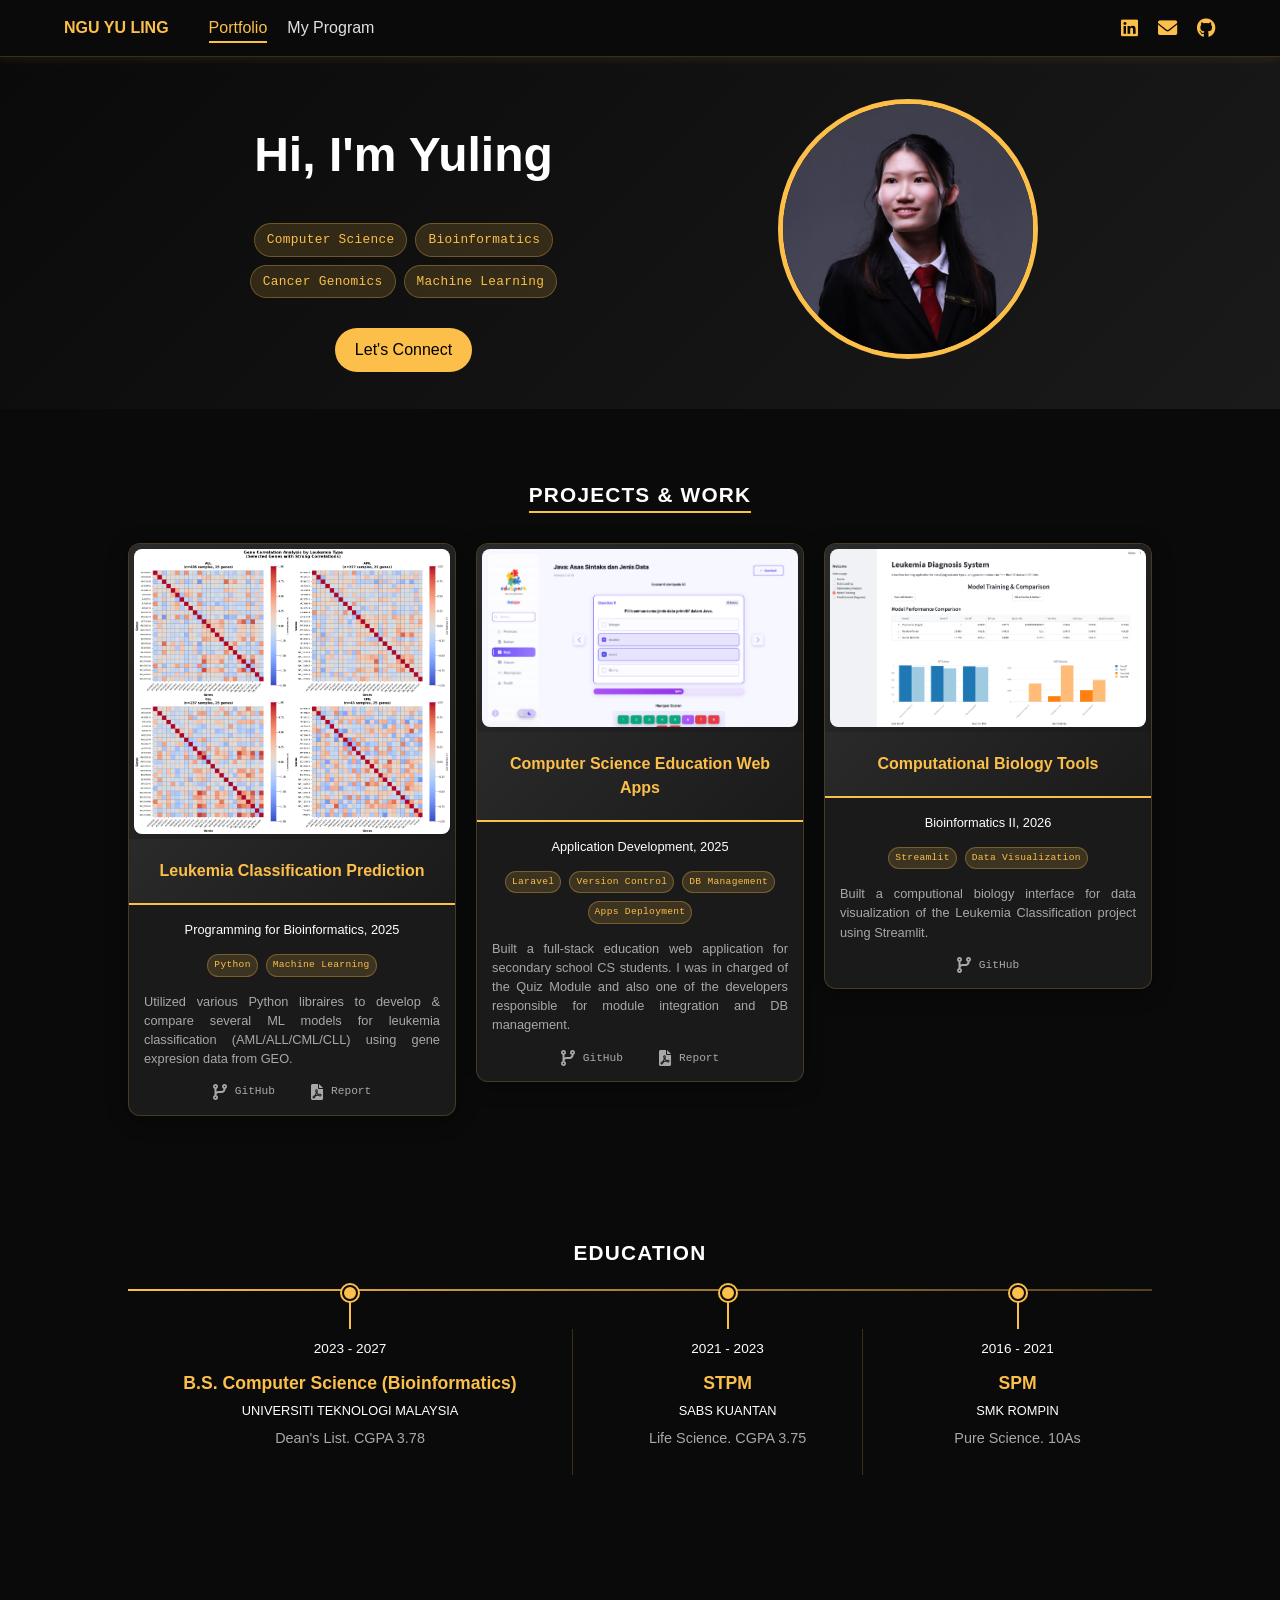
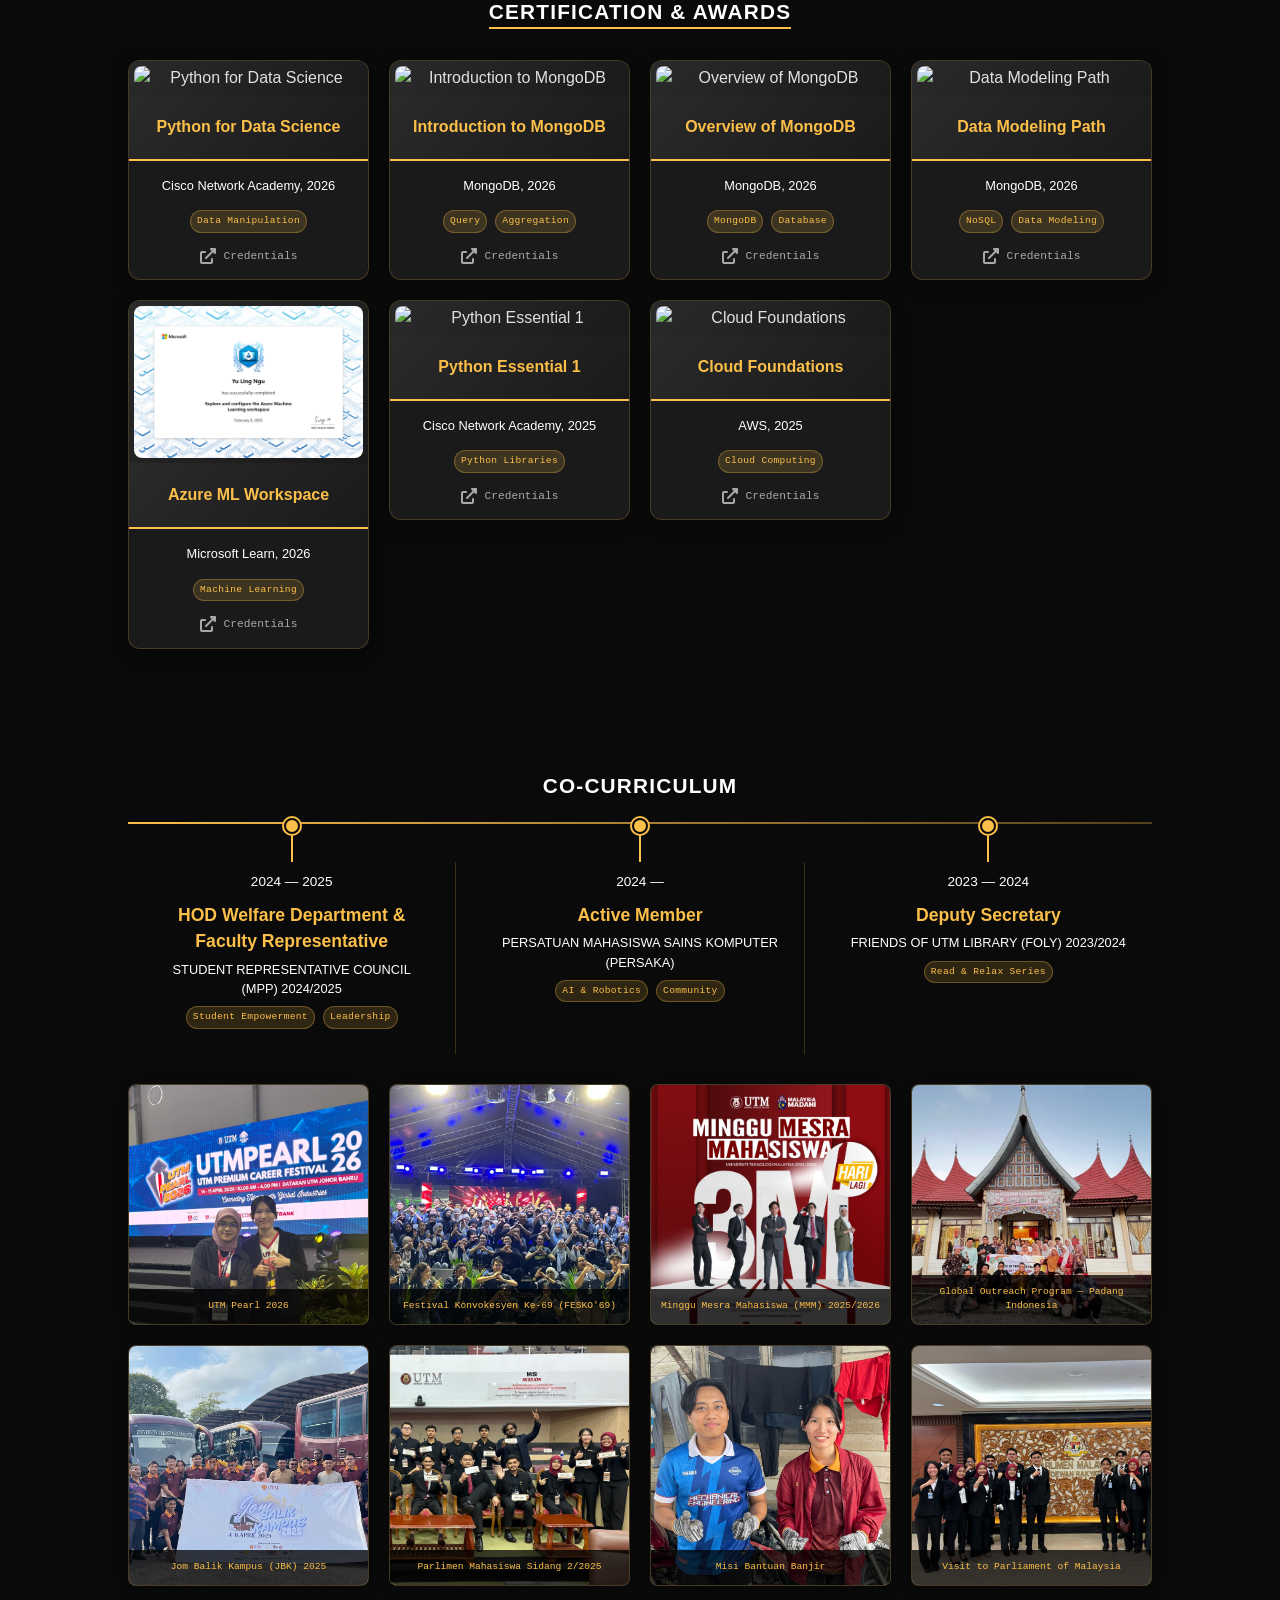
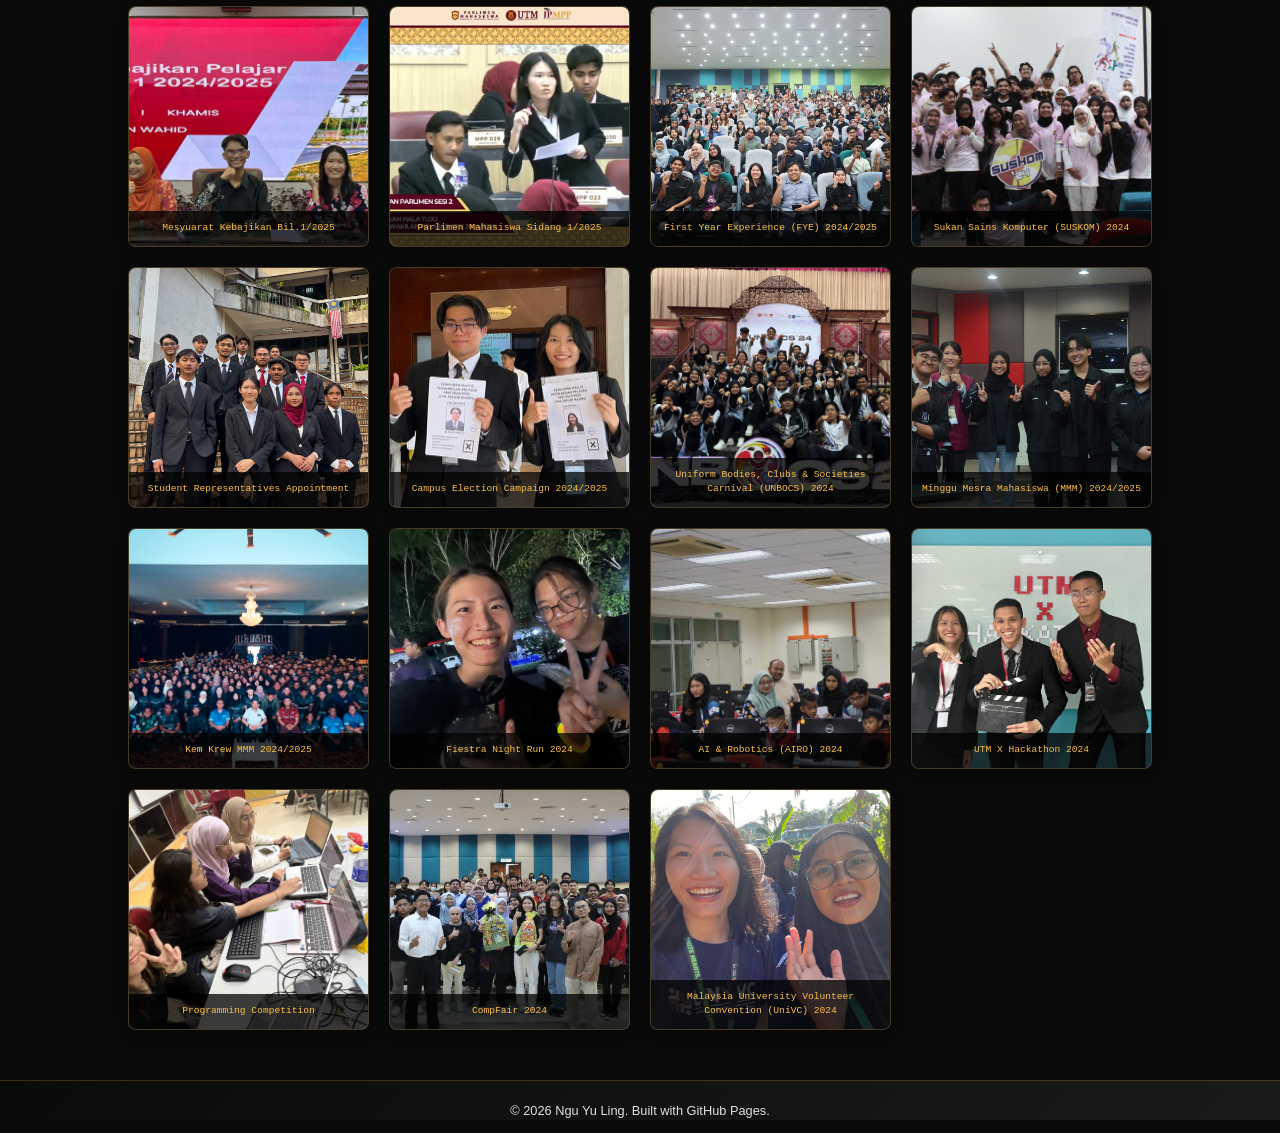
==== index.html @ 607b7ef8 "remove group program from nav" ====
<!DOCTYPE html>
<html lang="en">
<head>
    <meta charset="UTF-8">
    <meta name="viewport" content="width=device-width, initial-scale=1.0">
    <title>Yu Ling</title>
    <link rel="stylesheet" href="https://cdnjs.cloudflare.com/ajax/libs/font-awesome/6.0.0/css/all.min.css">
    <link rel="stylesheet" href="css/global.css">
    <link rel="stylesheet" href="css/navigation.css">
    <link rel="stylesheet" href="css/hero.css">
    <link rel="stylesheet" href="css/item.css">
    <link rel="stylesheet" href="css/card.css">
    <link rel="stylesheet" href="css/experience.css">
    <link rel="stylesheet" href="css/footer.css">
    <link rel="stylesheet" href="css/animation.css">
    <link rel="stylesheet" href="css/mobile.css">
    <script src="https://cdnjs.cloudflare.com/ajax/libs/masonry/4.2.2/masonry.pkgd.min.js"></script>
    <script src="https://cdnjs.cloudflare.com/ajax/libs/jquery.imagesloaded/4.1.4/imagesloaded.pkgd.min.js"></script>
</head>

<body>

<nav>
    <div class="logo">NGU YU LING</div>
    <div class="links">
        <a href="index.html" class="active">Portfolio</a>
        <a href="events.html">My Program</a>
    </div>
    <div class="social-links">
        <a href="https://www.linkedin.com/in/nguyuling/" target="_blank"><i class="fab fa-linkedin"></i></a>
        <a href="mailto:nguyuling@gmail.com"><i class="fas fa-envelope"></i></a>
        <a href="https://github.com/nguyuling" target="_blank"><i class="fab fa-github"></i></a>
    </div>
</nav>

<header class="hero">
    <div class="hero-text">
        <h1>Hi, I'm Yuling</h1>
        <div class="card-tags" style="margin-bottom: 30px;">
            <span class="card-tag">Computer Science</span>
            <span class="card-tag">Bioinformatics</span>
            <span class="card-tag">Cancer Genomics</span>
            <span class="card-tag">Machine Learning</span>
        </div>
        <a href="mailto:nguyuling@gmail.com" style="background: var(--yellow); color: black; padding: 10px 20px; text-decoration: none; border-radius: 30px;">Let's Connect</a>
    </div>
    <div class="hero-img">
        <img src="profile.jpg" alt="Ngu Yu Ling">
    </div>
</header>

<section id="projects">
    <h3 style="border-bottom: 2px solid var(--yellow)";>Projects & Work</h3>
    <div class="card-container">
        <div class="card">
            <div class="card-image">
                <img src="project/leukemia-classification.png" alt="Leukemia Classification Prediction">
            </div>
            <div class="card-header">
                <h4>Leukemia Classification Prediction</h4>
            </div>
            <div class="card-content">
                <div class="card-info">Programming for Bioinformatics, 2025</div>
                <div class="card-tags">
                    <span class="card-tag">Python</span>
                    <span class="card-tag">Machine Learning</span>
                </div>
                <div class="card-description">
                    Utilized various Python libraires to develop & compare several ML models for leukemia classification (AML/ALL/CML/CLL) using gene expresion data from GEO.
                </div>
            </div>
            <div class="card-footer">
                <a href="https://github.com/nguyuling/Leukemia-Diagnosis" class="card-link-button" target="_blank" rel="noopener noreferrer">
                    <i class="fas fa-code-branch"></i> GitHub
                </a>
                <a href="https://docs.google.com/document/d/1lsQDxMilVhyr74wi8-L8z0LFO2RKWmcNqZ0KKySc7UU/edit?usp=sharing" class="card-link-button" target="_blank" rel="noopener noreferrer">
                    <i class="fas fa-file-pdf"></i> Report
                </a>
            </div>
        </div>

        <div class="card">
            <div class="card-image">
                <img src="project/eduspark.png" alt="Computer Science Education Web Apps">
            </div>
            <div class="card-header">
                <h4>Computer Science Education Web Apps</h4>
            </div>
            <div class="card-content">
                <div class="card-info">Application Development, 2025</div>
                <div class="card-tags">
                    <span class="card-tag">Laravel</span>
                    <span class="card-tag">Version Control</span>
                    <span class="card-tag">DB Management</span>
                    <span class="card-tag">Apps Deployment</span>
                </div>
                <div class="card-description">
                    Built a full-stack education web application for secondary school CS students. I was in charged of the Quiz Module and also one of the developers responsible for module integration and DB management.
                </div>
            </div>
            <div class="card-footer">
                <a href="https://github.com/Aplex-Tech/EduSpark" class="card-link-button" target="_blank" rel="noopener noreferrer">
                    <i class="fas fa-code-branch"></i> GitHub
                </a>
                <a href="https://docs.google.com/document/d/1MLoAkz4dnY1n1fW2TwwLTPd924zLVeMF/edit?usp=sharing&ouid=111496140596058989797&rtpof=true&sd=true" class="card-link-button" target="_blank" rel="noopener noreferrer">
                    <i class="fas fa-file-pdf"></i> Report
                </a>
            </div>
        </div>

        <div class="card">
            <div class="card-image">
                <img src="project/bioinfo-streamlit.png" alt="Computational Biology Tools">
            </div>
            <div class="card-header">
                <h4>Computational Biology Tools</h4>
            </div>
            <div class="card-content">
                <div class="card-info">Bioinformatics II, 2026</div>
                <div class="card-tags">
                    <span class="card-tag">Streamlit</span>
                    <span class="card-tag">Data Visualization</span>
                </div>
                <div class="card-description">
                    Built a computional biology interface for data visualization of the Leukemia Classification project using Streamlit.
                </div>
            </div>
            <div class="card-footer">
                <a href="https://github.com/nguyuling/Bioinformatics" class="card-link-button" target="_blank" rel="noopener noreferrer">
                    <i class="fas fa-code-branch"></i> GitHub
                </a>
            </div>
        </div>
    </div>
</section>

<section id="education">
    <h3>Education</h3>
    <div class="items-container">
        <div class="item" style="flex: 1.8;">
            <div class="item-date">2023 - 2027</div>
            <div class="item-title">B.S. Computer Science (Bioinformatics)</div>
            <div class="item-institution">Universiti Teknologi Malaysia</div>
            <div class="item-description">Dean's List. CGPA 3.78</div>
        </div>
        <div class="item">
            <div class="item-date">2021 - 2023</div>
            <div class="item-title">STPM</div>
            <div class="item-institution">SABS Kuantan</div>
            <div class="item-description">Life Science. CGPA 3.75</div>
        </div>
        <div class="item">
            <div class="item-date">2016 - 2021</div>
            <div class="item-title">SPM</div>
            <div class="item-institution">SMK Rompin</div>
            <div class="item-description">Pure Science. 10As</div>
        </div>
    </div>
</section>

<section id="certification">
    <h3 style="border-bottom: 2px solid var(--yellow)";>Certification & Awards</h3>
    <div class="card-container">
        <div class="card">
            <div class="card-image">
                <img src="certification/python-essential-1.pdf" alt="Python for Data Science">
            </div>
            <div class="card-header">
                <h4>Python for Data Science</h4>
            </div>
            <div class="card-content">
                <div class="card-info">Cisco Network Academy, 2026</div>
                <div class="card-tags">
                    <span class="card-tag">Data Manipulation</span>
                </div>
            </div>
            <div class="card-footer">
                <a href="https://www.credly.com/badges/a997150e-7f26-4615-9a62-d79e4c4e8fd7" class="card-link-button" target="_blank" rel="noopener noreferrer">
                    <i class="fas fa-external-link-alt"></i> Credentials
                </a>
            </div>
        </div>

        <div class="card">
            <div class="card-image">
                <img src="certification/introduction-to-mongodb.pdf" alt="Introduction to MongoDB">
            </div>
            <div class="card-header">
                <h4>Introduction to MongoDB</h4>
            </div>
            <div class="card-content">
                <div class="card-info">MongoDB, 2026</div>
                <div class="card-tags">
                    <span class="card-tag">Query</span>
                    <span class="card-tag">Aggregation</span>
                </div>
            </div>
            <div class="card-footer">
                <a href="https://learn.mongodb.com/c/chg8CYPOS7iVPi7MHuerJw" class="card-link-button" target="_blank" rel="noopener noreferrer">
                    <i class="fas fa-external-link-alt"></i> Credentials
                </a>
            </div>
        </div>

        <div class="card">
            <div class="card-image">
                <img src="certification/overview-of-mongodb.pdf" alt="Overview of MongoDB">
            </div>
            <div class="card-header">
                <h4>Overview of MongoDB</h4>
            </div>
            <div class="card-content">
                <div class="card-info">MongoDB, 2026</div>
                <div class="card-tags">
                    <span class="card-tag">MongoDB</span>
                    <span class="card-tag">Database</span>
                </div>
            </div>
            <div class="card-footer">
                <a href="https://www.credly.com/badges/4f2ab076-d5aa-440d-bd3c-58b2b14e6c81/public_url" class="card-link-button" target="_blank" rel="noopener noreferrer">
                    <i class="fas fa-external-link-alt"></i> Credentials
                </a>
            </div>
        </div>

        <div class="card">
            <div class="card-image">
                <img src="certification/data-modeling.pdf" alt="Data Modeling Path">
            </div>
            <div class="card-header">
                <h4>Data Modeling Path</h4>
            </div>
            <div class="card-content">
                <div class="card-info">MongoDB, 2026</div>
                <div class="card-tags">
                    <span class="card-tag">NoSQL</span>
                    <span class="card-tag">Data Modeling</span>
                </div>
            </div>
            <div class="card-footer">
                <a href="https://learn.mongodb.com/c/zmOLSIahQ6-Y0gyMvw11GQ" class="card-link-button" target="_blank" rel="noopener noreferrer">
                    <i class="fas fa-external-link-alt"></i> Credentials
                </a>
            </div>
        </div>

        <div class="card">
            <div class="card-image">
                <img src="certification/ml-workspace.png" alt="Explore & Configure the ML Workspace">
            </div>
            <div class="card-header">
                <h4>Azure ML Workspace</h4>
            </div>
            <div class="card-content">
                <div class="card-info">Microsoft Learn, 2026</div>
                <div class="card-tags">
                    <span class="card-tag">Machine Learning</span>
                </div>
            </div>
            <div class="card-footer">
                <a href="https://learn.microsoft.com/en-us/users/yuling-5495/achievements/xel2at5y?ref=https%3A%2F%2Fwww.linkedin.com%2F" class="card-link-button" target="_blank" rel="noopener noreferrer">
                    <i class="fas fa-external-link-alt"></i> Credentials
                </a>
            </div>
        </div>

        <div class="card">
            <div class="card-image">
                <img src="certification/python-essential-1.pdf" alt="Python Essential 1">
            </div>
            <div class="card-header">
                <h4>Python Essential 1</h4>
            </div>
            <div class="card-content">
                <div class="card-info">Cisco Network Academy, 2025</div>
                <div class="card-tags">
                    <span class="card-tag">Python Libraries</span>
                </div>
            </div>
            <div class="card-footer">
                <a href="https://www.credly.com/badges/a997150e-7f26-4615-9a62-d79e4c4e8fd7" class="card-link-button" target="_blank" rel="noopener noreferrer">
                    <i class="fas fa-external-link-alt"></i> Credentials
                </a>
            </div>
        </div>

        <div class="card">
            <div class="card-image">
                <img src="certification/cloud-foundations.pdf" alt="Cloud Foundations">
            </div>
            <div class="card-header">
                <h4>Cloud Foundations</h4>
            </div>
            <div class="card-content">
                <div class="card-info">AWS, 2025</div>
                <div class="card-tags">
                    <span class="card-tag">Cloud Computing</span>
                </div>
            </div>
            <div class="card-footer">
                <a href="https://www.credly.com/badges/b1c3145a-2db8-4117-ab5a-2d8b26bb0892/public_url" class="card-link-button" target="_blank" rel="noopener noreferrer">
                    <i class="fas fa-external-link-alt"></i> Credentials
                </a>
            </div>
        </div>

    </div>
</section>

<section id="cocurriculum">
    <h3>Co-curriculum</h3>
    <div class="items-container">
        <div class="item">
            <div class="item-date">2024 — 2025</div>
            <div class="item-title">HOD Welfare Department & Faculty Representative</div>
            <div class="item-institution">Student Representative Council (MPP) 2024/2025</div>
            <div class="card-tags">
                <span class="card-tag">Student Empowerment</span>
                <span class="card-tag">Leadership</span>
            </div>
        </div>
        <div class="item">
            <div class="item-date">2024 — </div>
            <div class="item-title">Active Member</div>
            <div class="item-institution">Persatuan Mahasiswa Sains Komputer (PERSAKA)</div>
            <div class="card-tags">
                <span class="card-tag">AI & Robotics</span>
                <span class="card-tag">Community</span>
            </div>
        </div>
        <div class="item">
            <div class="item-date">2023 — 2024</div>
            <div class="item-title">Deputy Secretary</div>
            <div class="item-institution">Friends of UTM Library (FOLY) 2023/2024</div>
            <div class="card-tags">
                <span class="card-tag">Read & Relax Series</span>
            </div>
        </div>
    </div>
    <div class="experience-gallery">
        <div class="experience-item">
            <img src="experience/utmpearl.png" alt="UTM Pearl 2026">
        </div>
        <div class="experience-item">
            <img src="experience/fesko.jpg" alt="Festival Konvokesyen Ke-69 (FESKO'69)">
        </div>
        <div class="experience-item">
            <img src="experience/mmm25.jpg" alt="Minggu Mesra Mahasiswa (MMM) 2025/2026">
        </div>
        <div class="experience-item">
            <img src="experience/gop.jpeg" alt="Global Outreach Program — Padang Indonesia">
        </div>
        <div class="experience-item">
            <img src="experience/jbk.jpeg" alt="Jom Balik Kampus (JBK) 2025">
        </div>
        <div class="experience-item">
            <img src="experience/parlimen-2.jpg" alt="Parlimen Mahasiswa Sidang 2/2025">
        </div>
        <div class="experience-item">
            <img src="experience/misi-banjir.png" alt="Misi Bantuan Banjir">
        </div>
        <div class="experience-item">
            <img src="experience/parlimen.jpg" alt="Visit to Parliament of Malaysia">
        </div>
        <div class="experience-item">
            <img src="experience/mesy-kebajikan.png" alt="Mesyuarat Kebajikan Bil.1/2025">
        </div>
        <div class="experience-item">
            <img src="experience/parlimen-1.jpg" alt="Parlimen Mahasiswa Sidang 1/2025">
        </div>
        <div class="experience-item">
            <img src="experience/fye.jpeg" alt="First Year Experience (FYE) 2024/2025">
        </div>
        <div class="experience-item">
            <img src="experience/suskom.jpg" alt="Sukan Sains Komputer (SUSKOM) 2024">
        </div>
        <div class="experience-item">
            <img src="experience/pelantikan-mpp.jpg" alt="Student Representatives Appointment">
        </div>
        <div class="experience-item">
            <img src="experience/pmpp.jpeg" alt="Campus Election Campaign 2024/2025">
        </div>
        <div class="experience-item">
            <img src="experience/unbocs.jpeg" alt="Uniform Bodies, Clubs & Societies Carnival (UNBOCS) 2024">
        </div>
        <div class="experience-item">
            <img src="experience/mmm24.jpg" alt="Minggu Mesra Mahasiswa (MMM) 2024/2025">
        </div>
        <div class="experience-item">
            <img src="experience/kem-mmm.jpg" alt="Kem Krew MMM 2024/2025">
        </div>
        <div class="experience-item">
            <img src="experience/fiestra-run.jpeg" alt="Fiestra Night Run 2024">
        </div>
        <div class="experience-item">
            <img src="experience/airo.jpg" alt="AI & Robotics (AIRO) 2024">
        </div>
        <div class="experience-item">
            <img src="experience/utmxhackathon.jpeg" alt="UTM X Hackathon 2024">
        </div>
        <div class="experience-item">
            <img src="experience/programming-competition.jpeg" alt="Programming Competition">
        </div>
        <div class="experience-item">
            <img src="experience/compfair.jpg" alt="CompFair 2024">
        </div>
        <div class="experience-item">
            <img src="experience/univc.jpeg" alt="Malaysia University Volunteer Convention (UniVC) 2024">
        </div>
    </div>
</section>

<footer>
    <p style="font-size: 0.8rem; margin-top: 20px;">&copy; 2026 Ngu Yu Ling. Built with GitHub Pages.</p>
</footer>

<script>
    document.addEventListener('DOMContentLoaded', function() {
        var gallery = document.querySelector('.experience-gallery');
        var items = gallery.querySelectorAll('.experience-item');
        
        // Add alt labels to each item
        items.forEach(function(item) {
            var img = item.querySelector('img');
            if (img && img.alt) {
                var label = document.createElement('div');
                label.className = 'alt-label';
                label.textContent = img.alt;
                item.appendChild(label);
            }
        });
        // Gallery uses CSS Grid - no Masonry needed
    });
</script>

</body>
</html>
---- css/global.css ----
:root {
    --yellow: #FCBF49;
    --dark-bg: #0a0a0a;
    --card-bg: #1a1a1a;
    --text-light: #e0e0e0;
    --text-light-gray: #a8a8a8;
    --white: #ffffff;
    --accent: #FCBF49;
}

body {
    font-family:'Trebuchet MS', 'Lucida Sans Unicode', 'Lucida Grande', 'Lucida Sans', Arial, sans-serif;
    line-height: 1.5;
    color: var(--text-light);
    margin: 0;
    background-color: var(--dark-bg);
}

/* Section */
section { 
    padding: 50px 10%; 
    background: var(--dark-bg);
    text-align: center;
}

h3 {
    text-transform: uppercase;
    display: inline-block; 
    transition: all 0.3s ease;
    cursor: default;
    color: var(--white);
    font-size: 1.3rem;
    letter-spacing: 1.2px;
}

h3:hover {
    border-bottom-width: 4px;
    padding-bottom: 5px;
}
---- css/navigation.css ----
/* Navigation */
nav {
    background: var(--dark-bg);
    padding: 1rem 5%;
    display: flex;
    justify-content: center;
    align-items: center;
    gap: 40px;
    box-shadow: 0 2px 10px rgba(252, 191, 73, 0.1);
    position: sticky;
    top: 0;
    z-index: 1000;
    border-bottom: 0.5px solid rgba(252, 191, 73, 0.2);
}

.logo {
    font-weight: bold;
    font-size: 1rem;
    color: var(--yellow);
    transition: all 0.3s ease;
    cursor: pointer;
}

.logo:hover {
    transform: scale(1.1);
}

.links {
    display: flex;
    gap: 20px;
}

nav a {
    text-decoration: none;
    color: var(--text-light);
    margin-left: 0;
    font-weight: 500;
    transition: all 0.3s ease;
    position: relative;
}

nav a:hover {
    color: var(--yellow);
}

nav a::after {
    content: '';
    position: absolute;
    bottom: -3px;
    left: 0;
    width: 0;
    height: 2px;
    background: var(--yellow);
    transition: width 0.3s ease;
}

nav a:hover::after {
    width: 100%;
}

nav a.active {
    color: var(--yellow);
}

nav a.active::after {
    width: 100%;
}

nav .social-links {
    margin-left: auto;
    display: flex;
    gap: 20px;
}

nav .social-links a {
    color: var(--yellow);
    font-size: 1.2rem;
    margin-left: 0;
    transition: all 0.3s ease;
    display: inline-flex;
    align-items: center;
    text-decoration: none;
}

nav .social-links a:hover {
    transform: scale(1.3);
    filter: brightness(1.2);
}
---- css/hero.css ----
/* Hero Section */
.hero {
    display: flex;
    align-items: center;
    padding: 30px 15%;
    background: linear-gradient(135deg, #0a0a0a 0%, #1a1a1a 100%);
}

.hero-text { flex: 1; text-align: center; }

.hero-img { flex: 1; margin-right: 50px; text-align: right; }

.hero-img img {
    width: 250px;
    height: 250px;
    border-radius: 50%;
    border: 5px solid var(--yellow);
    object-fit: cover;
    transition: all 0.3s ease;
}

.hero-img img:hover {
    transform: scale(1.08) rotate(5deg);
    box-shadow: 0 10px 30px rgba(252, 191, 73, 0.3);
}

.hero h1 { 
    font-size: 3rem; 
    color: var(--white);
}

.hero .card-tag {
    font-size: 0.8rem;
    padding: 6px 12px;
}

.hero a {
    display: inline-block;
    transition: all 0.3s ease;
    position: relative;
    overflow: hidden;
}

.hero a::before {
    content: '';
    position: absolute;
    top: 0;
    left: -100%;
    width: 100%;
    height: 100%;
    background: rgba(0, 0, 0, 0.1);
    transition: left 0.3s ease;
    z-index: -1;
    border-radius: 5px;
}

.hero a:hover::before {
    left: 0;
}

.hero a:hover {
    transform: translateY(-3px);
    box-shadow: 0 10px 25px rgba(252, 191, 73, 0.3);
}
---- css/item.css ----
/* Education & Co-curriculum Sections */
.items-container {
    display: flex;
    gap: 20px;
    flex-direction: row;
    position: relative;
    padding-top: 40px;
}

.items-container::before {
    content: '';
    position: absolute;
    top: 0;
    left: 0;
    right: 0;
    height: 2px;
    background: linear-gradient(90deg, var(--yellow) 0%, rgba(252, 191, 73, 0.3) 100%);
}

.item { 
    margin-bottom: 0;
    transition: all 0.3s ease;
    padding: 25px;
    padding-left: 25px;
    border-radius: 0;
    background: transparent;
    border: none;
    border-right: 1px solid rgba(252, 191, 73, 0.2);
    box-shadow: none;
    position: relative;
    flex: 1;
    text-align: center;
}

.item::before, .item::after {
    left: 50%;
    transform: translateX(-50%);
    content: '';
    position: absolute;
    background: var(--yellow);
}

.item::before {
    top: -40px;
    width: 2px;
    height: 40px;
}

.item::after {
    top: -44px;
    width: 12px;
    height: 12px;
    border-radius: 50%;
    border: 2px solid var(--dark-bg);
    box-shadow: 0 0 0 2px var(--yellow);
}

.item:last-child {
    border-right: none;
}

.item:hover {
    transform: translateY(-15px);
}

.item-date { 
    font-size: 0.85rem; 
    color: var(--text-light-gray);
    margin-top: -15px;
    margin-bottom: 10px;
    font-weight: 500;
    color: #FFFFFF;
}

.item-title { 
    font-weight: 700; 
    color: var(--yellow); 
    font-size: 1.1rem;
    margin-bottom: 5px;
}

.item-description { 
    font-size: 0.9rem; 
    color: var(--text-light-gray); 
}

.item-institution { 
    font-size: 0.8rem; 
    color: var(--white);
    margin-bottom: 8px;
    text-transform: uppercase;
}

.item:hover .item-institution {
    color: var(--yellow);
}
---- css/card.css ----
/* Projects & Certification Section */
.card-container {
    display: grid;
    gap: 20px;
    margin-top: 10px;
    opacity: 0;
    animation: scaleIn 0.6s ease-out forwards;
}

#projects .card-container {
    grid-template-columns: repeat(3, 1fr);
}

#certification .card-container {
    grid-template-columns: repeat(4, 1fr);
}

.card {
    background: var(--card-bg);
    border-radius: 12px;
    overflow: hidden;
    box-shadow: 0 4px 20px rgba(0,0,0,0.4);
    transition: all 0.3s ease;
    cursor: pointer;
    border: 1px solid rgba(252, 191, 73, 0.2);
    display: flex;
    flex-direction: column;
    height: fit-content;
}

.card:hover {
    transform: translateY(-15px);
    box-shadow: 0 15px 40px rgba(252, 191, 73, 0.25);
    border-color: var(--yellow);
}

.card:hover .card-header {
    background: linear-gradient(135deg, #3a3a3a 0%, #2a2a2a 100%);
}

.card-header {
    background: linear-gradient(135deg, #2a2a2a 0%, #1a1a1a 100%);
    padding: 20px;
    border-bottom: 2px solid var(--yellow);
    display: flex;
    align-items: center;
    justify-content: center;
}

.card-header h4 {
    color: var(--yellow);
    font-size: 0.8rem;
    font-weight: 700;
    margin: 0;
    text-align: center;
    font-size: 1rem;
}

.card-content {
    padding: 15px;
    text-align: justify;
    flex-direction: column;
    display: flex;
}

.card-tags {
    display: flex;
    flex-wrap: wrap;
    gap: 8px;
    justify-content: center;
}

.card-tag {
    background: rgba(252, 191, 73, 0.15);
    color: var(--yellow);
    padding: 3px 6px;
    border-radius: 20px;
    font-size: 0.6rem;
    border: 1px solid rgba(252, 191, 73, 0.3);
    letter-spacing: 0.3px;
    white-space: nowrap;
    display: inline-block;
    font-family: JetBrains Mono, monospace;
}

.card-info {
    font-size: 0.8rem;
    color: var(--white);
    text-align: center;
    margin-bottom: 15px;
}

.card-description {
    color: var(--text-light-gray);
    line-height: 1.5;
    font-size: 0.8rem;
    margin-top: 15px;
}

.card-image {
    background: linear-gradient(135deg, #2a2a2a 0%, #1a1a1a 100%);
    display: flex;
    align-items: center;
    justify-content: center;
    padding: 5px;
    overflow: hidden;
}

.card-image img {
    width: 100%;
    height: auto;
    object-fit: contain;
    border-radius: 8px;
    transition: transform 0.3s ease;
}

.card:hover .card-image img {
    transform: scale(1.08);
}

.card-footer {
    display: flex;
    gap: 8px;
    padding-bottom: 15px;
    justify-content: center;
    flex-wrap: wrap;
}

.card-link-button {
    display: inline-flex;
    align-items: center;
    gap: 8px;
    padding: 0px 14px;
    background: transparent;
    color: var(--text-light-gray);
    transition: all 0.3s ease;
    font-size: 0.7rem;
    font-family: JetBrains Mono, monospace;
    text-decoration: none;
}

.card-link-button:hover {
    border-color: #FFD700;
    color: #FFD700;
}

.card-link-button i {
    font-size: 1rem;
}
---- css/experience.css ----
/* Experience Gallery */
.experience-gallery {
    display: grid;
    grid-template-columns: repeat(4, 1fr);
    grid-auto-rows: auto;
    gap: 20px;
    margin-top: 30px;
    width: 100%;
}

.experience-item {
    box-sizing: border-box;
    border-radius: 8px;
    overflow: hidden;
    cursor: pointer;
    transition: all 0.3s ease;
    background: var(--card-bg);
    border: 1px solid rgba(252, 191, 73, 0.2);
    box-shadow: 0 4px 15px rgba(0, 0, 0, 0.3);
    position: relative;
    aspect-ratio: 1 / 1;
}

.experience-item .alt-label {
    position: absolute;
    bottom: 0;
    left: 0;
    right: 0;
    background: rgba(0, 0, 0, 0.75);
    color: var(--yellow);
    padding: 10px;
    font-size: 0.6rem;
    text-align: center;
    opacity: 1;
    transition: opacity 0.3s ease;
    font-family: JetBrains Mono, monospace;
    z-index: 2;
}

.experience-item:hover .alt-label {
    opacity: 0;
}

.experience-item img {
    width: 100%;
    height: 100%;
    display: block;
    object-fit: cover;
    transition: transform 0.3s ease;
}

.experience-item:hover {
    transform: translateY(-10px);
    box-shadow: 0 10px 30px rgba(252, 191, 73, 0.2);
    border-color: var(--yellow);
}

.experience-item:hover img {
    transform: scale(1.05);
}
---- css/footer.css ----
footer {
    background: linear-gradient(135deg, #0a0a0a 0%, #1a1a1a 100%);
    color: var(--text-light);
    text-align: center;
    transition: all 0.3s ease;
    border-top: 1px solid rgba(252, 191, 73, 0.2);
}

footer p {
    color: var(--text-light);
}
---- css/animation.css ----
/* On Load Animations */
html {
    scroll-behavior: smooth;
}

@keyframes pageLoad {
    from {
        opacity: 0;
    }
    to {
        opacity: 1;
    }
}

@keyframes heroSlideInLeft {
    from {
        opacity: 0;
        transform: translateX(-50px);
    }
    to {
        opacity: 1;
        transform: translateX(0);
    }
}

@keyframes heroSlideInRight {
    from {
        opacity: 0;
        transform: translateX(50px);
    }
    to {
        opacity: 1;
        transform: translateX(0);
    }
}

@keyframes fadeInUp {
    from {
        opacity: 0;
        transform: translateY(30px);
    }
    to {
        opacity: 1;
        transform: translateY(0);
    }
}

@keyframes scaleIn {
    from {
        opacity: 0;
        transform: scale(0.95);
    }
    to {
        opacity: 1;
        transform: scale(1);
    }
}

@keyframes slideUp {
    from {
        opacity: 0;
        transform: translateY(50px);
    }
    to {
        opacity: 1;
        transform: translateY(0);
    }
}

@keyframes fadeIn {
    from {
        opacity: 0;
    }
    to {
        opacity: 1;
    }
}

body {
    animation: pageLoad 0.5s ease-out forwards;
}

nav {
    animation: fadeInUp 0.6s ease-out forwards;
}

.hero {
    animation: pageLoad 0.8s ease-out 0.2s both;
}

.hero-text {
    animation: heroSlideInLeft 0.8s ease-out 0.3s both;
}

.hero-img {
    animation: heroSlideInRight 0.8s ease-out 0.4s both;
}

.hero-img img {
    animation: scaleIn 0.8s ease-out 0.5s both;
}

section {
    animation: fadeInUp 0.8s ease-out forwards;
    opacity: 0;
}

section:nth-child(2) {
    animation-delay: 0.1s;
}
section:nth-child(3) {
    animation-delay: 0.2s;
}
section:nth-child(4) {
    animation-delay: 0.3s;
}
section:nth-child(5) {
    animation-delay: 0.4s;
}

section:nth-child(6) {
    animation-delay: 0.5s;
}

.card {
    opacity: 0;
    animation: scaleIn 0.6s ease-out forwards;
    cursor: pointer;
}

.item {
    opacity: 0;
    animation: fadeInUp 0.6s ease-out forwards;
}

.items-container > .item:nth-child(1) { animation-delay: 0.3s; }
.items-container > .item:nth-child(2) { animation-delay: 0.4s; }
.items-container > .item:nth-child(3) { animation-delay: 0.5s; }

footer {
    animation: fadeInUp 0.8s ease-out 0.5s both;
}
---- css/mobile.css ----
/* Mobile Responsiveness */
/* Tablet: 768px and below */
@media (max-width: 768px) {
    nav {
        flex-wrap: wrap;
        gap: 1rem;
        padding: 1rem 3%;
        justify-content: center;
    }

    .logo {
        margin-bottom: 0.5rem;
        font-size: 1.2rem;
        flex-basis: 100%;
        text-align: center;
    }

    .links {
        flex-basis: 100%;
        justify-content: center;
    }

    nav a {
        margin-left: 0;
        font-size: 0.9rem;
    }

    nav .social-links {
        flex-basis: 100%;
        margin-left: 0;
        justify-content: center;
    }

    nav .social-links a { font-size: 1rem; }

    .hero {
        flex-direction: column-reverse;
        padding: 40px 5%;
    }

    .hero-img { margin-right: 0px; }


    .hero-img img {
        width: 200px;
        height: 200px;
    }

    section { padding: 40px 5%; }

    h3 {
        font-size: 1.3rem;
        letter-spacing: 0.8px;
    }

    .card-container {
        grid-template-columns: repeat(3, 1fr);
        gap: 15px;
    }

    .experience-gallery {
        grid-template-columns: repeat(3, 1fr);
        gap: 15px;
    }

    #education .items-container,
    #cocurriculum .items-container {
        flex-direction: column;
        padding-top: 0;
    }

    #education .items-container::before,
    #cocurriculum .items-container::before {
        display: none;
    }

    #education .item,
    #cocurriculum .item {
        border-right: none;
        border-bottom: 1px solid rgba(252, 191, 73, 0.2);
        padding: 20px;
        text-align: left;
    }

    #education .item:last-child,
    #cocurriculum .item:last-child {
        border-bottom: none;
    }

    #education .item::before,
    #education .item::after,
    #cocurriculum .item::before,
    #cocurriculum .item::after {
        display: none;
    }

    .card-description { font-size: 0.75rem; }

    .social-links a {
        font-size: 1.2rem;
        margin: 0 5px;
    }

    footer { padding: 30px 20px; }
}

/* Mobile: 480px and below */
@media (max-width: 480px) {
    body {
        font-size: 14px;
    }

    nav {
        padding: 0.8rem 2%;
        gap: 0.5rem;
        flex-wrap: wrap;
    }

    .logo {
        font-size: 1rem;
        margin-bottom: 0.5rem;
        flex-basis: 100%;
        text-align: center;
    }

    .links {
        flex-basis: 100%;
        justify-content: center;
        gap: 10px;
    }

    nav a {
        margin-left: 0;
        font-size: 0.85rem;
    }

    nav .social-links {
        flex-basis: 100%;
        margin-left: 0;
        justify-content: center;
        gap: 8px;
    }

    nav .social-links a {
        font-size: 0.9rem;
    }

    .hero {
        padding: 30px 4%;
    }

    .hero p {
        font-size: 0.85rem;
    }

    .hero a {
        font-size: 0.8rem;
        padding: 8px 16px;
    }

    .hero-img { margin-right: 0px; }

    .hero-img img {
        width: 150px;
        height: 150px;
        border-width: 3px;
    }

    section {
        padding: 30px 4%;
    }

    h3 {
        font-size: 1rem;
        letter-spacing: 0.5px;
    }

    #projects .card-container {
        grid-template-columns: 1fr;
        gap: 12px;
    }

    #certification .card-container {
        grid-template-columns: repeat(2, 1fr);
        gap: 12px;
    }

    .experience-gallery {
        grid-template-columns: repeat(2, 1fr);
        gap: 12px;
    }

    .experience-item {
        aspect-ratio: 16 / 9;
    }

    .card-info {
        font-size: 0.7rem;
        margin-bottom: 10px;
    }

    .card-tag {
        font-size: 0.5rem;
        padding: 4px 8px;
    }

    .card-description {
        font-size: 0.7rem;
    }

    .item {
        padding: 15px;
        margin-bottom: 15px;
    }

    .item-title {
        font-size: 1rem;
    }

    .item-institution {
        font-size: 0.7rem;
    }

    .item-date {
        font-size: 0.75rem;
        margin-top: -10px;
        margin-bottom: 8px;
    }

    .project-modal-body {
        gap: 10px;
    }

    .project-modal-image {
        max-height: 200px;
    }

    .card-link-button {
        padding: 10px 20px;
        font-size: 0.65rem;
        gap: 5px;
    }

    .card-link-button i {
        font-size: 0.8rem;
    }

    .social-links a {
        font-size: 1rem;
        margin: 0 3px;
    }

    footer {
        padding: 20px 15px;
    }

    footer p {
        font-size: 0.75rem;
    }

    .alt-label {
        font-size: 0.5rem;
        padding: 5px;
    }
}

/* Landscape mobile: 480px width, 800px height (usually landscape phone) */
@media (max-width: 800px) and (max-height: 500px) {
    .hero {
        padding: 20px 4%;
    }

    .hero-img {
        display: none;
    }

    section {
        padding: 25px 4%;
    }

    h3 {
        font-size: 0.95rem;
    }
}
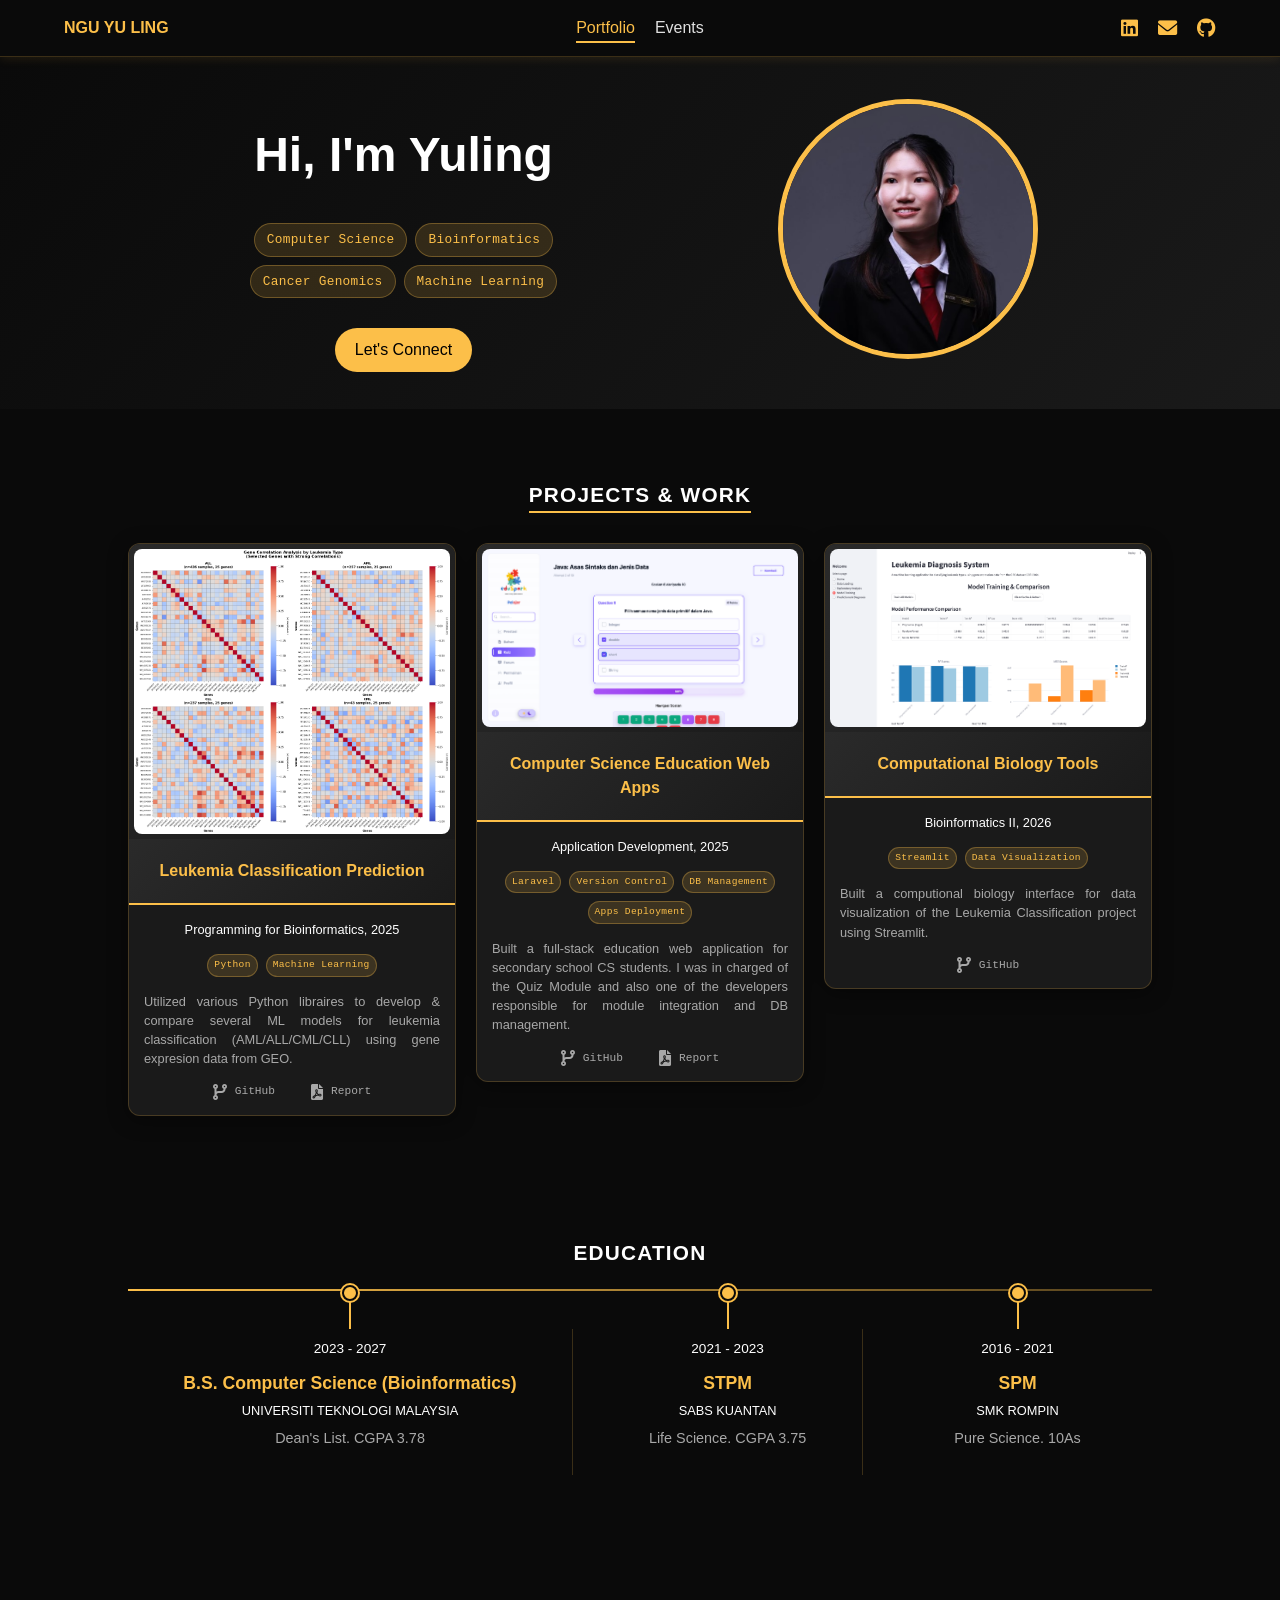
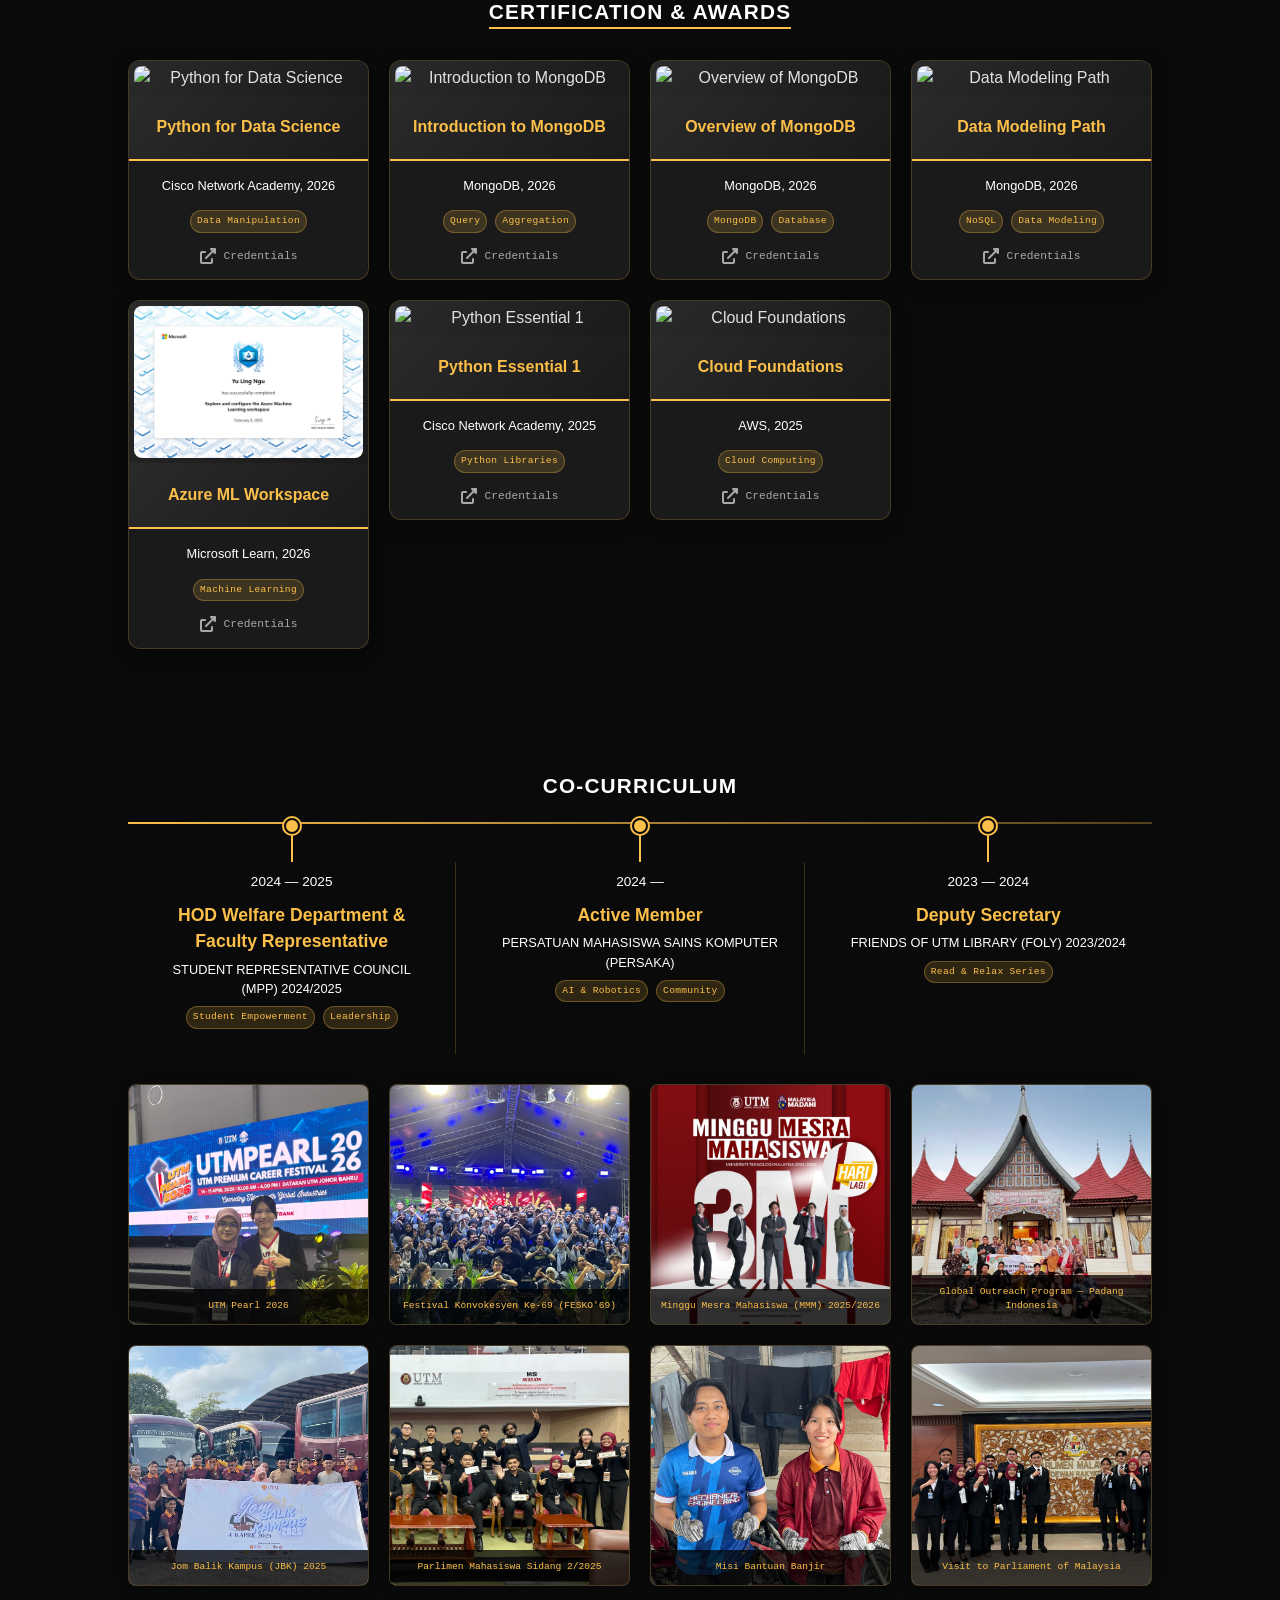
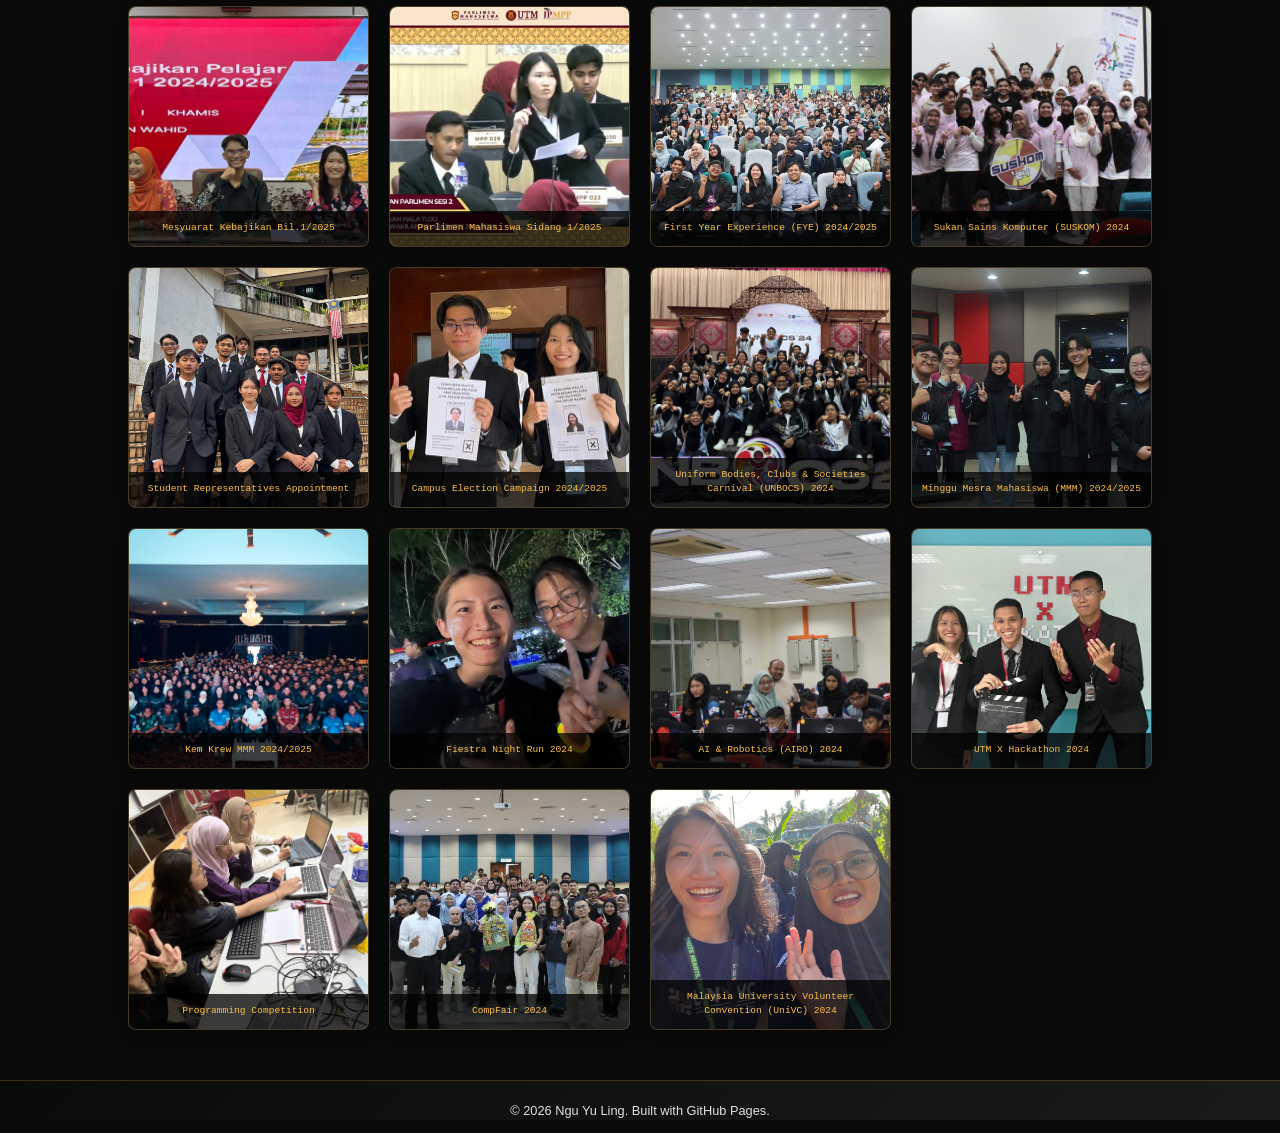
==== commit 37521585: "rename page from my program to events" ====
--- a/index.html
+++ b/index.html
@@ -24,7 +24,7 @@
     <div class="logo">NGU YU LING</div>
     <div class="links">
         <a href="index.html" class="active">Portfolio</a>
-        <a href="events.html">My Program</a>
+        <a href="events.html">Events</a>
     </div>
     <div class="social-links">
         <a href="https://www.linkedin.com/in/nguyuling/" target="_blank"><i class="fab fa-linkedin"></i></a>
--- a/css/navigation.css
+++ b/css/navigation.css
@@ -2,8 +2,8 @@
 nav {
     background: var(--dark-bg);
     padding: 1rem 5%;
-    display: flex;
-    justify-content: center;
+    display: grid;
+    grid-template-columns: 1fr 1fr 1fr;
     align-items: center;
     gap: 40px;
     box-shadow: 0 2px 10px rgba(252, 191, 73, 0.1);
@@ -19,6 +19,7 @@
     color: var(--yellow);
     transition: all 0.3s ease;
     cursor: pointer;
+    justify-self: start;
 }
 
 .logo:hover {
@@ -28,6 +29,7 @@
 .links {
     display: flex;
     gap: 20px;
+    justify-self: center;
 }
 
 nav a {
@@ -67,9 +69,9 @@
 }
 
 nav .social-links {
-    margin-left: auto;
     display: flex;
     gap: 20px;
+    justify-self: end;
 }
 
 nav .social-links a {
--- a/css/mobile.css
+++ b/css/mobile.css
@@ -2,22 +2,24 @@
 /* Tablet: 768px and below */
 @media (max-width: 768px) {
     nav {
-        flex-wrap: wrap;
+        grid-template-columns: 1fr 1fr;
+        grid-template-rows: auto auto;
         gap: 1rem;
         padding: 1rem 3%;
-        justify-content: center;
+        justify-content: start;
     }
 
     .logo {
-        margin-bottom: 0.5rem;
         font-size: 1.2rem;
-        flex-basis: 100%;
-        text-align: center;
+        grid-column: 1;
+        grid-row: 1;
+        justify-self: start;
     }
 
     .links {
-        flex-basis: 100%;
-        justify-content: center;
+        grid-column: 1 / -1;
+        grid-row: 2;
+        justify-self: center;
     }
 
     nav a {
@@ -26,9 +28,10 @@
     }
 
     nav .social-links {
-        flex-basis: 100%;
-        margin-left: 0;
-        justify-content: center;
+        gap: 10px;
+        grid-column: 2;
+        grid-row: 1;
+        justify-self: end;
     }
 
     nav .social-links a { font-size: 1rem; }
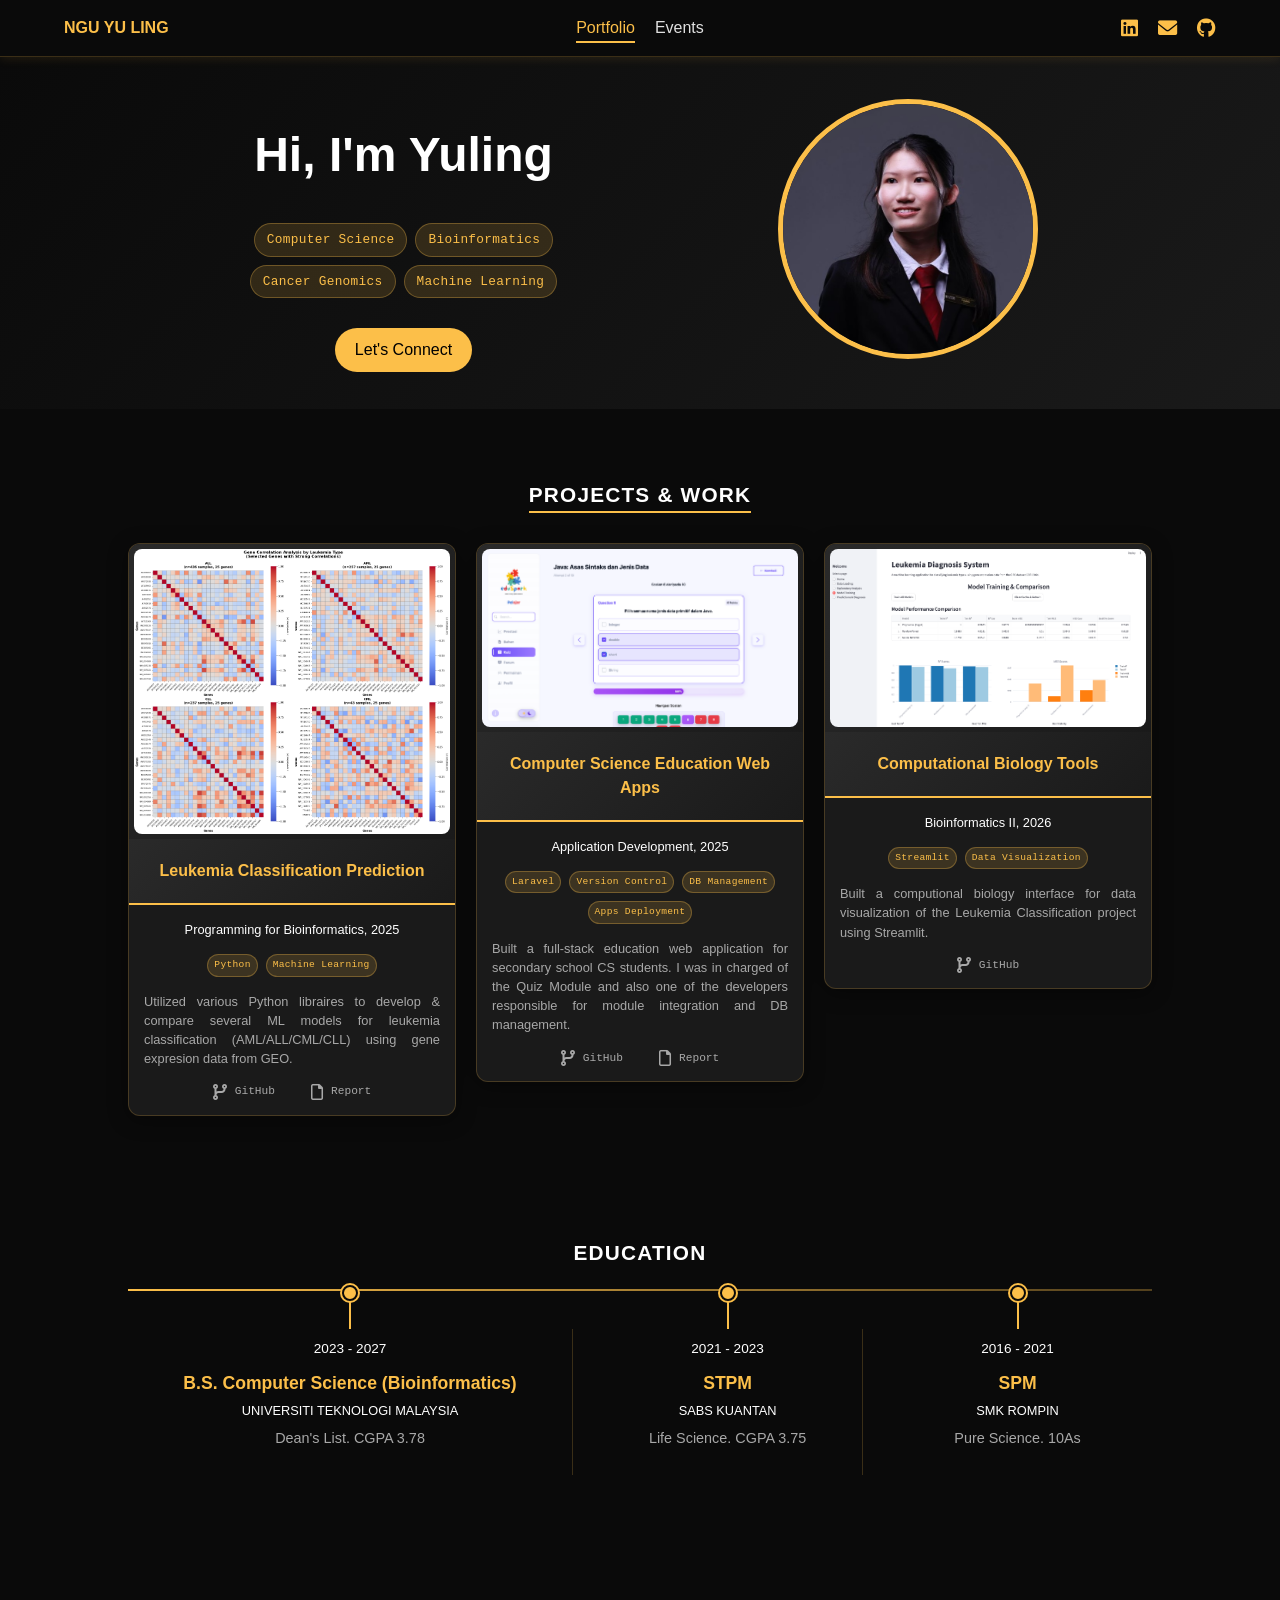
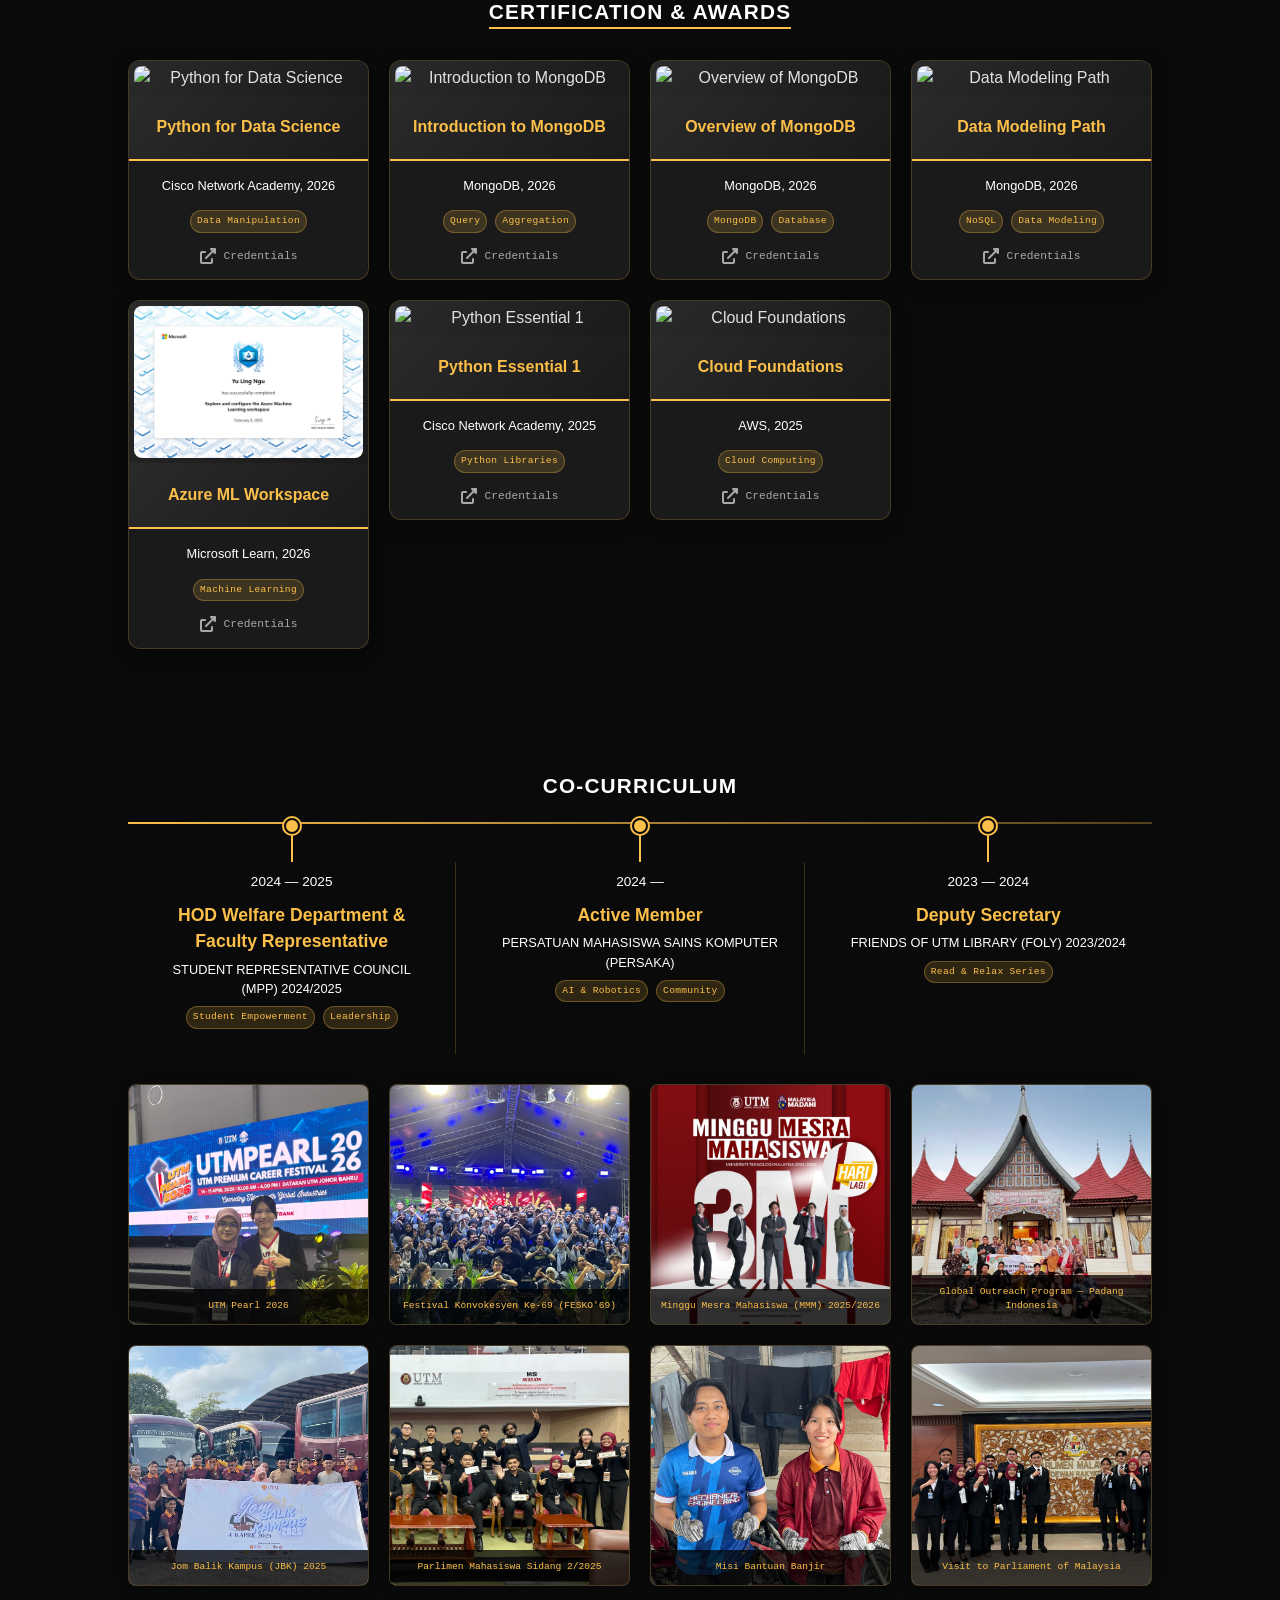
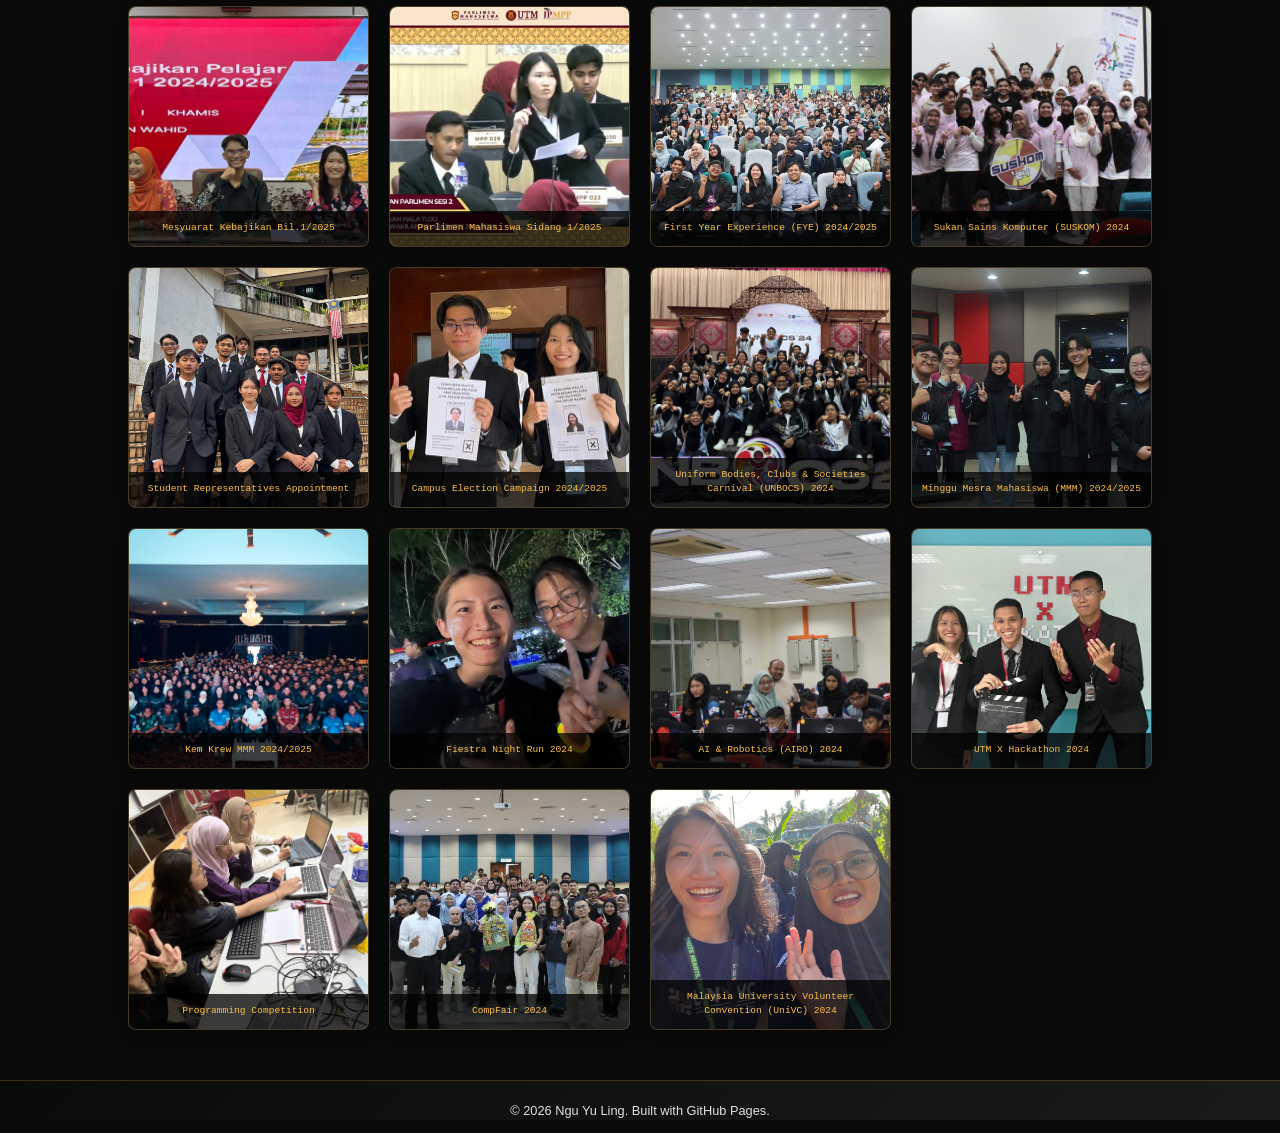
==== commit 6b54f891: "change icon for porject report" ====
--- a/index.html
+++ b/index.html
@@ -74,7 +74,7 @@
                     <i class="fas fa-code-branch"></i> GitHub
                 </a>
                 <a href="https://docs.google.com/document/d/1lsQDxMilVhyr74wi8-L8z0LFO2RKWmcNqZ0KKySc7UU/edit?usp=sharing" class="card-link-button" target="_blank" rel="noopener noreferrer">
-                    <i class="fas fa-file-pdf"></i> Report
+                    <i class="far fa-file"></i> Report
                 </a>
             </div>
         </div>
@@ -103,7 +103,7 @@
                     <i class="fas fa-code-branch"></i> GitHub
                 </a>
                 <a href="https://docs.google.com/document/d/1MLoAkz4dnY1n1fW2TwwLTPd924zLVeMF/edit?usp=sharing&ouid=111496140596058989797&rtpof=true&sd=true" class="card-link-button" target="_blank" rel="noopener noreferrer">
-                    <i class="fas fa-file-pdf"></i> Report
+                    <i class="far fa-file"></i> Report
                 </a>
             </div>
         </div>
--- a/css/mobile.css
+++ b/css/mobile.css
@@ -10,7 +10,8 @@
     }
 
     .logo {
-        font-size: 1.2rem;
+        font-size: 1rem;
+        padding: 5px;
         grid-column: 1;
         grid-row: 1;
         justify-self: start;
@@ -54,6 +55,7 @@
     h3 {
         font-size: 1.3rem;
         letter-spacing: 0.8px;
+        border-bottom: 2px solid var(--yellow)
     }
 
     .card-container {
@@ -66,34 +68,28 @@
         gap: 15px;
     }
 
-    #education .items-container,
-    #cocurriculum .items-container {
+    .items-container {
         flex-direction: column;
         padding-top: 0;
     }
 
-    #education .items-container::before,
-    #cocurriculum .items-container::before {
+    .items-container::before {
         display: none;
     }
 
-    #education .item,
-    #cocurriculum .item {
+    .item {
         border-right: none;
         border-bottom: 1px solid rgba(252, 191, 73, 0.2);
         padding: 20px;
-        text-align: left;
-    }
-
-    #education .item:last-child,
-    #cocurriculum .item:last-child {
+        text-align: center;
+    }
+
+    .item:last-child {
         border-bottom: none;
     }
 
-    #education .item::before,
-    #education .item::after,
-    #cocurriculum .item::before,
-    #cocurriculum .item::after {
+   .item::before,
+    .item::after {
         display: none;
     }
 
@@ -121,7 +117,6 @@
 
     .logo {
         font-size: 1rem;
-        margin-bottom: 0.5rem;
         flex-basis: 100%;
         text-align: center;
     }
@@ -176,6 +171,7 @@
     h3 {
         font-size: 1rem;
         letter-spacing: 0.5px;
+        border-bottom: 2px solid var(--yellow)
     }
 
     #projects .card-container {
@@ -213,7 +209,7 @@
 
     .item {
         padding: 15px;
-        margin-bottom: 15px;
+        text-align: center;
     }
 
     .item-title {
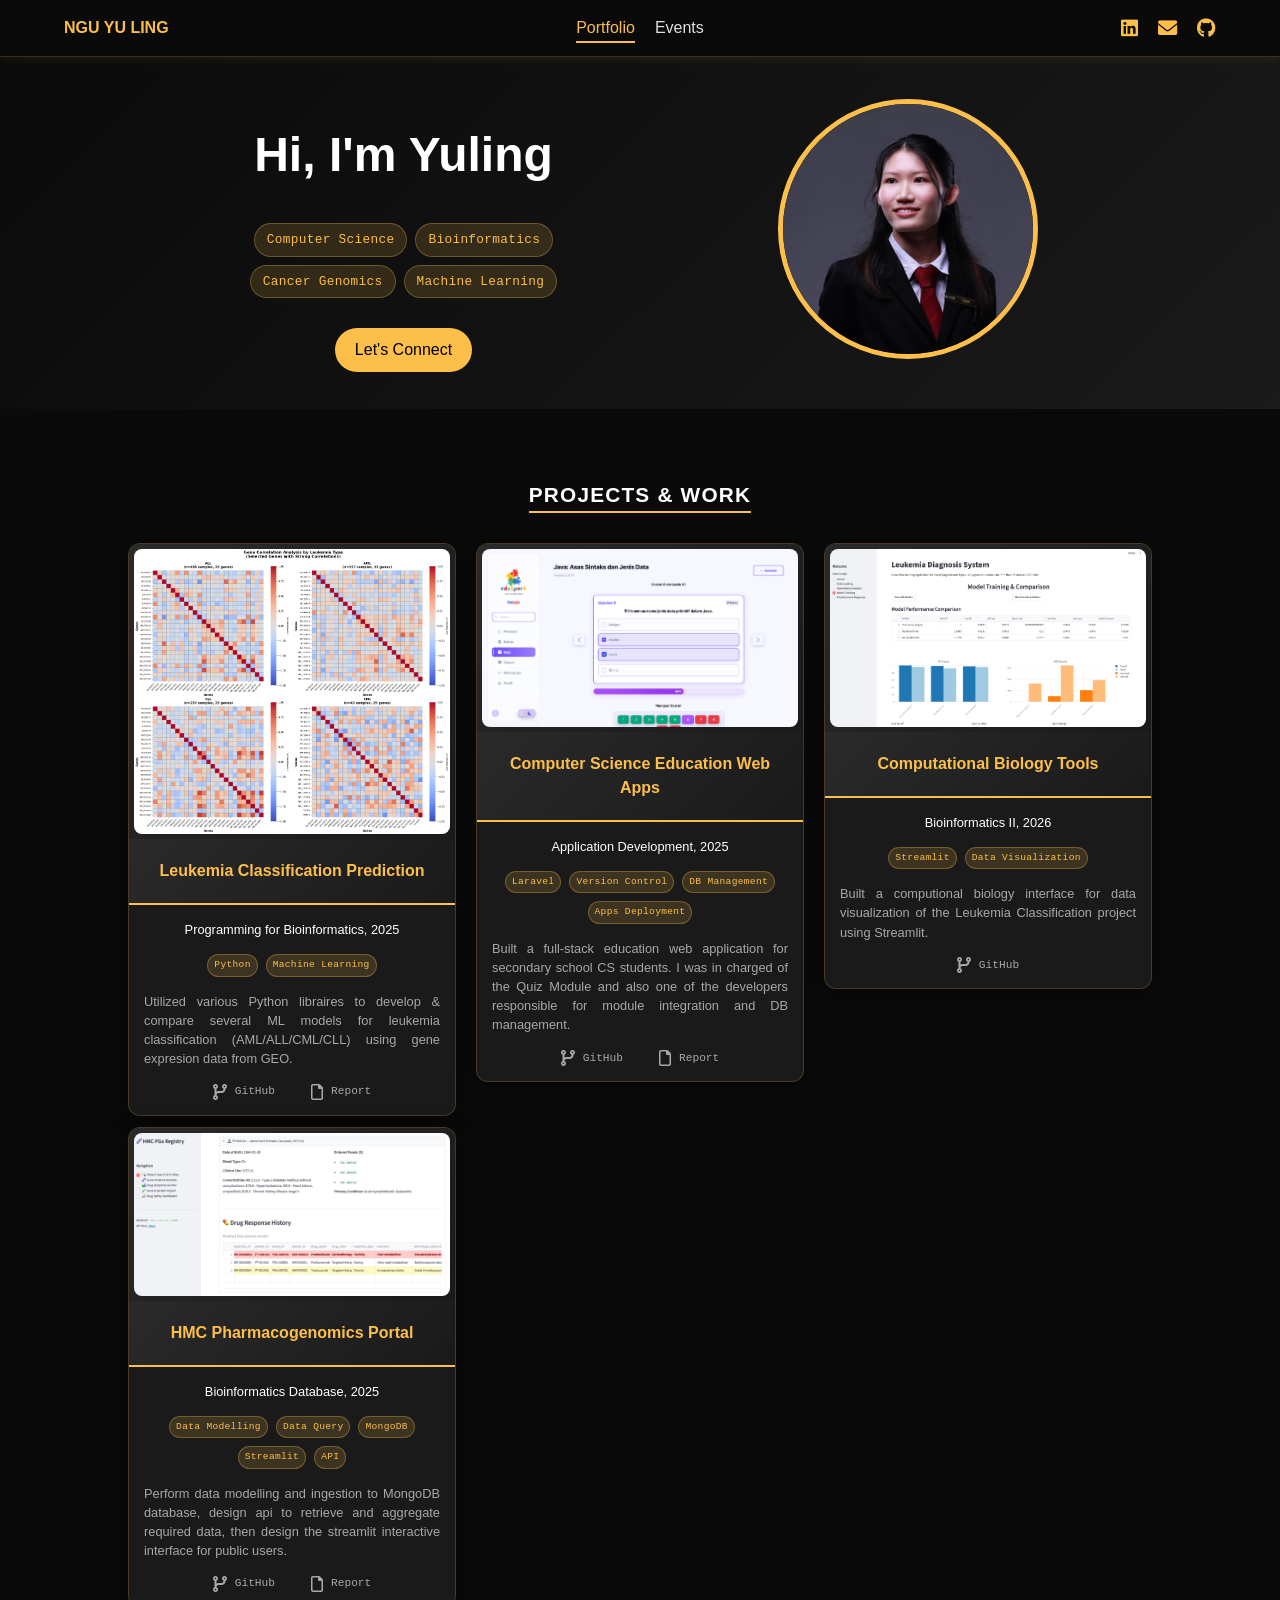
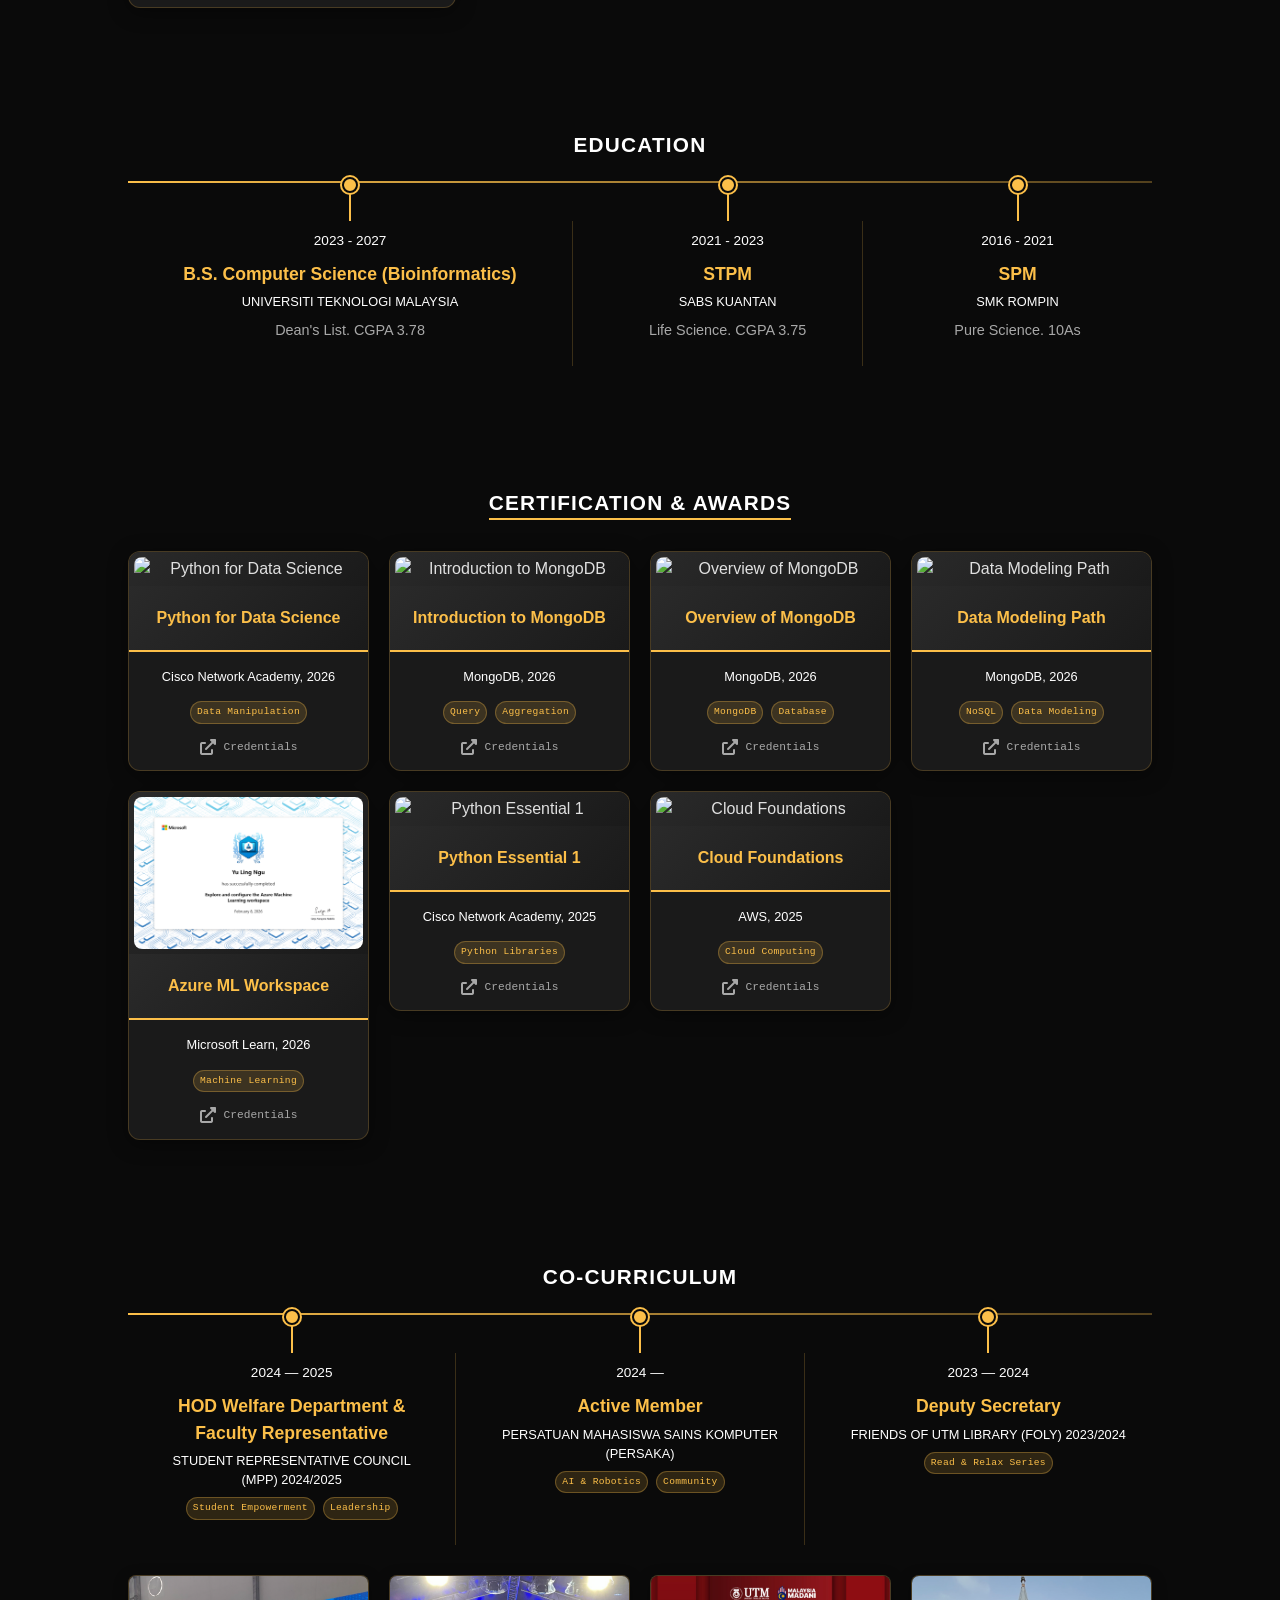
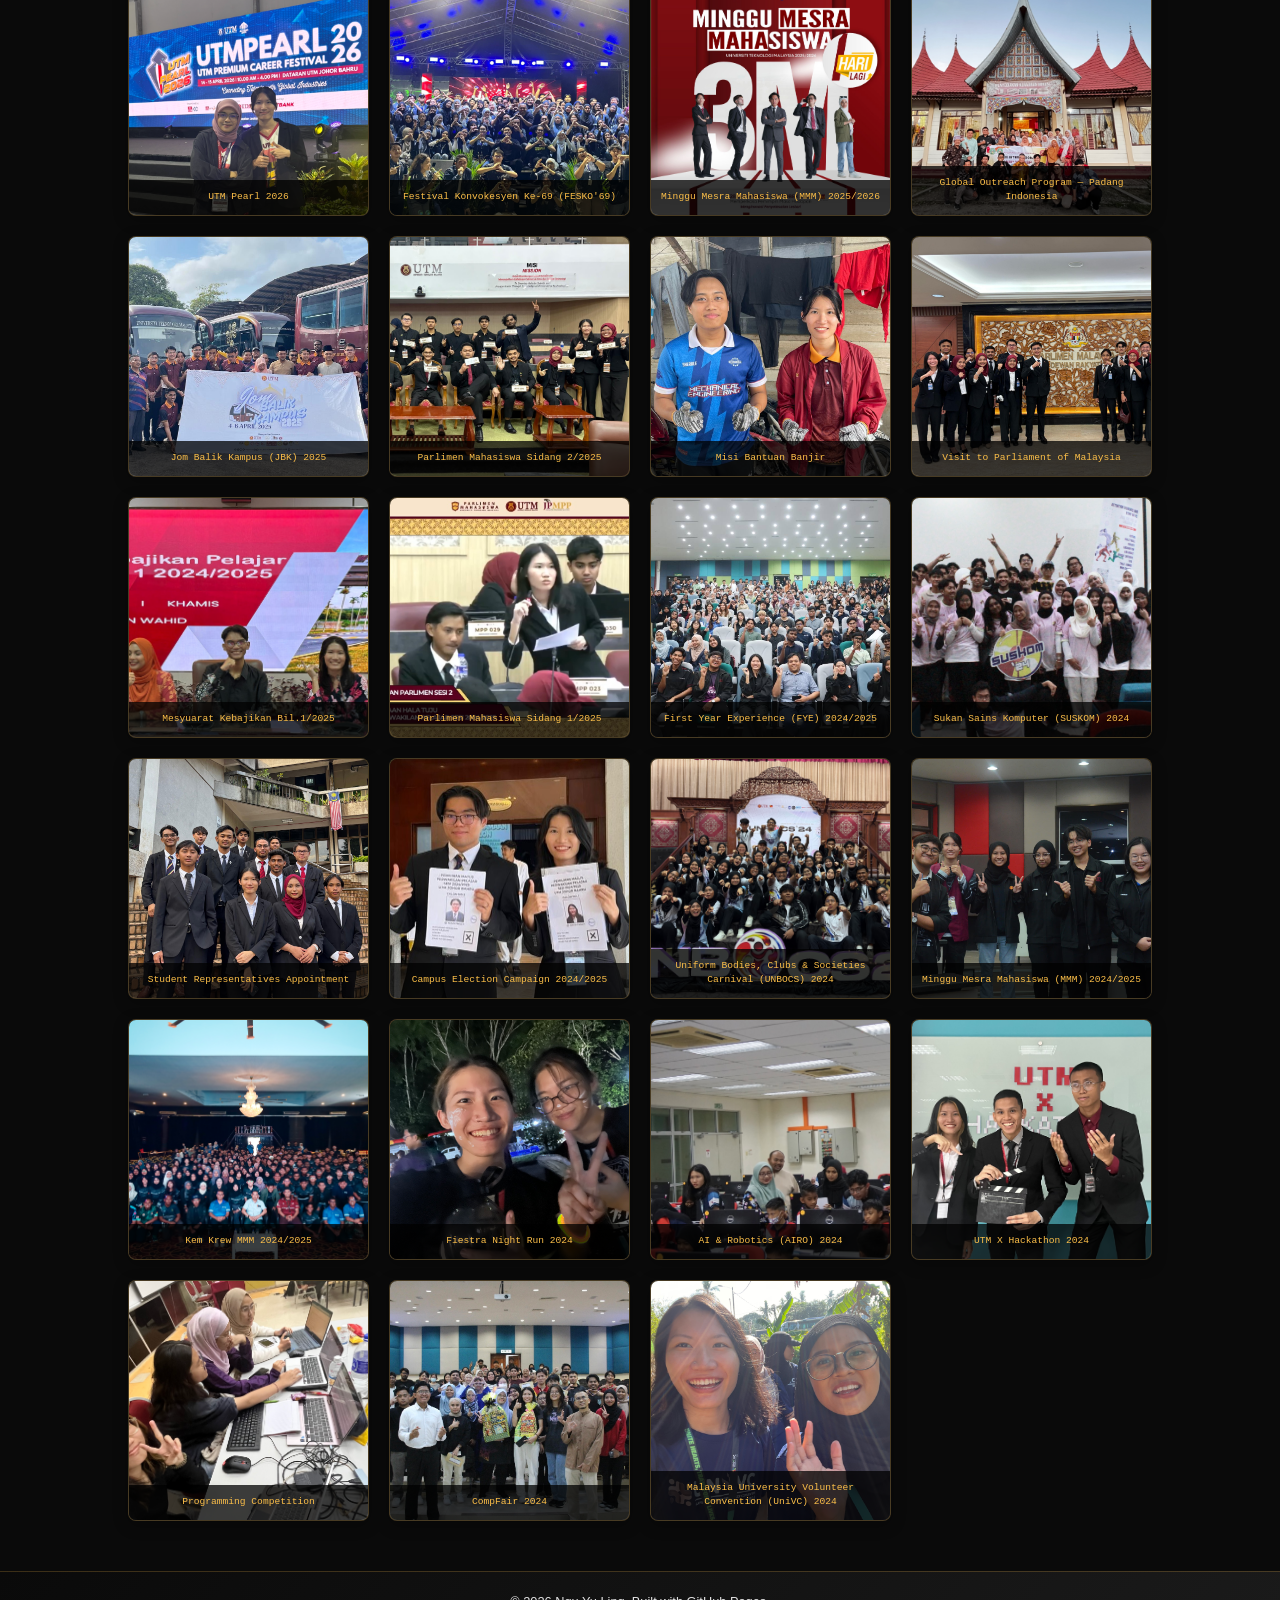
==== commit 8d46b9a0: "add hmc pgx project" ====
--- a/index.html
+++ b/index.html
@@ -132,6 +132,37 @@
             </div>
         </div>
     </div>
+        <div class="card-container">
+        <div class="card">
+            <div class="card-image">
+                <img src="project/hmc.png" alt="HMC Pharmacogenomics Portal">
+            </div>
+            <div class="card-header">
+                <h4>HMC Pharmacogenomics Portal</h4>
+            </div>
+            <div class="card-content">
+                <div class="card-info">Bioinformatics Database, 2025</div>
+                <div class="card-tags">
+                    <span class="card-tag">Data Modelling</span>
+                    <span class="card-tag">Data Query</span>
+                    <span class="card-tag">MongoDB</span>
+                    <span class="card-tag">Streamlit</span>
+                    <span class="card-tag">API</span>
+                </div>
+                <div class="card-description">
+                    Perform data modelling and ingestion to MongoDB database, design api to retrieve and aggregate required data, then design the streamlit interactive interface for public users.
+                </div>
+            </div>
+            <div class="card-footer">
+                <a href="https://github.com/nguyuling/HMC-Pharmacogenomics.git" class="card-link-button" target="_blank" rel="noopener noreferrer">
+                    <i class="fas fa-code-branch"></i> GitHub
+                </a>
+                <a href="https://github.com/nguyuling/HMC-Pharmacogenomics/tree/main/D7_report" class="card-link-button" target="_blank" rel="noopener noreferrer">
+                    <i class="far fa-file"></i> Report
+                </a>
+            </div>
+        </div>
+    </div>
 </section>
 
 <section id="education">
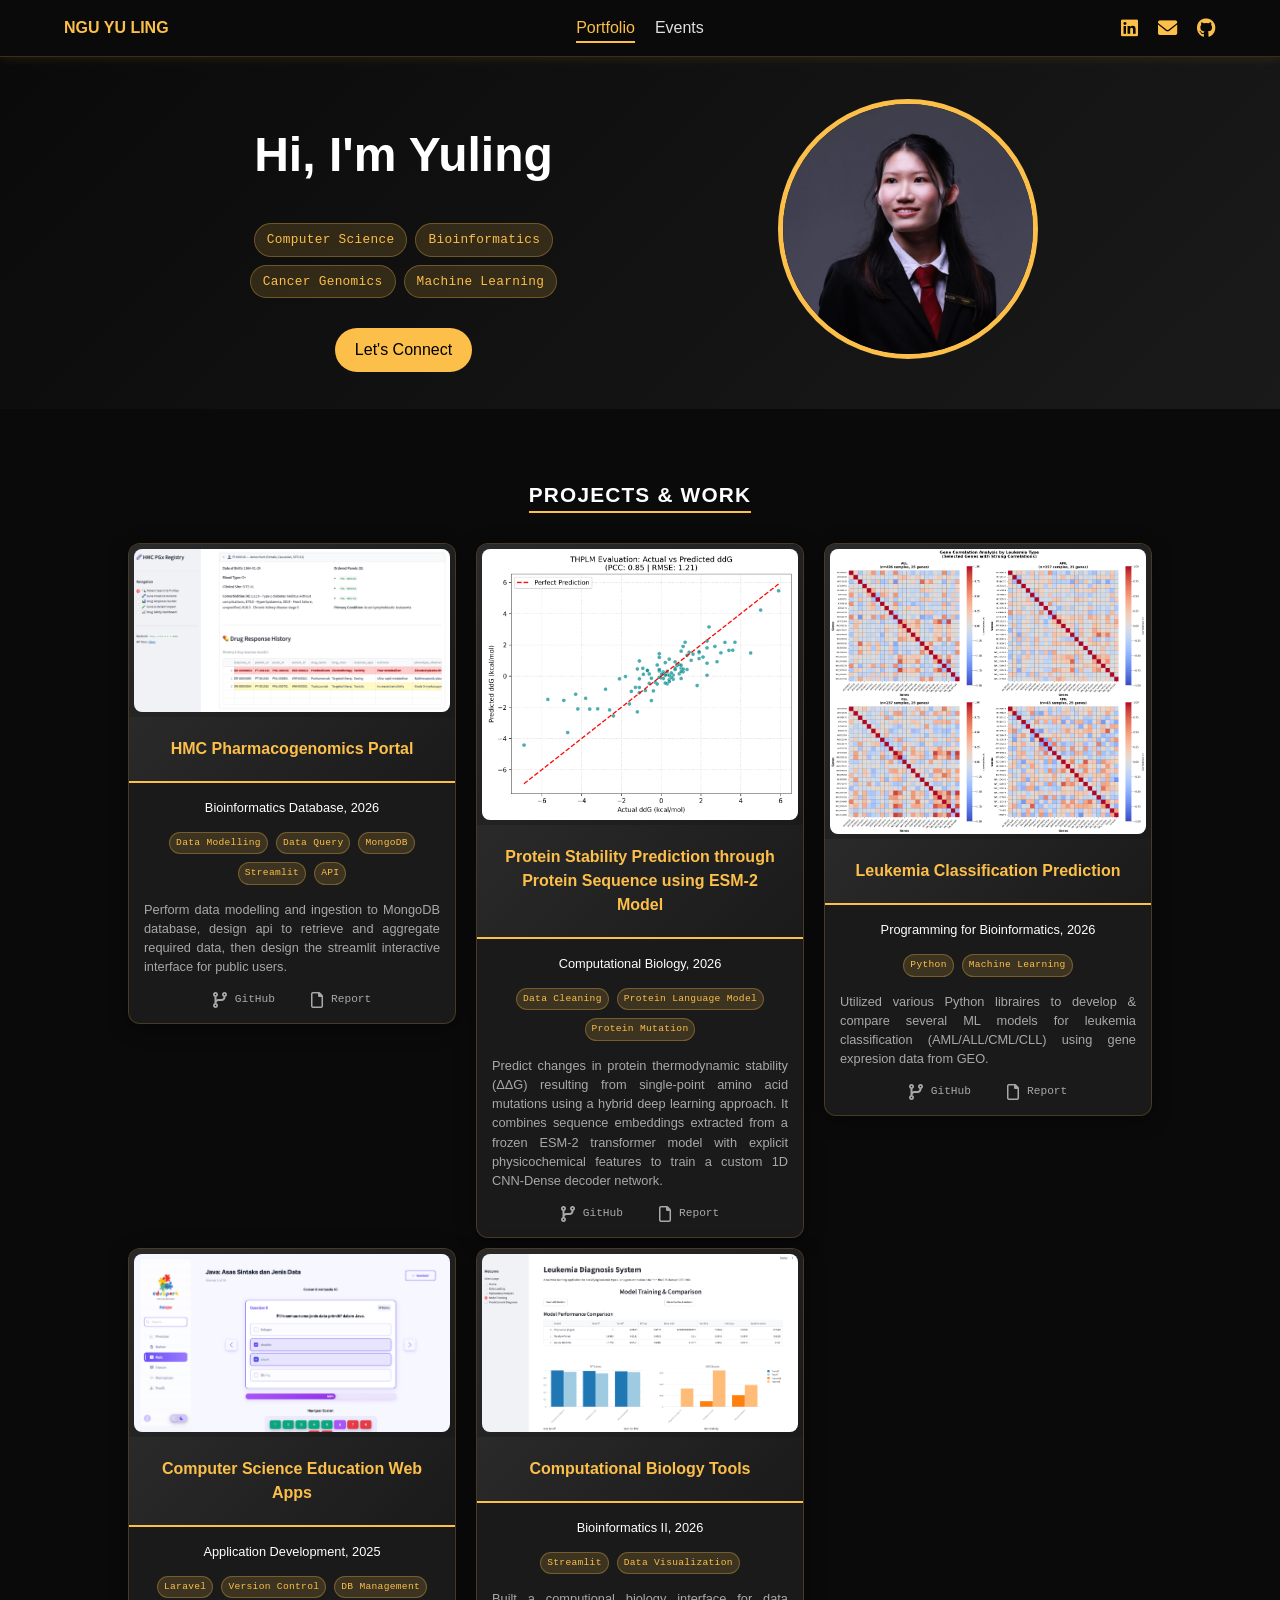
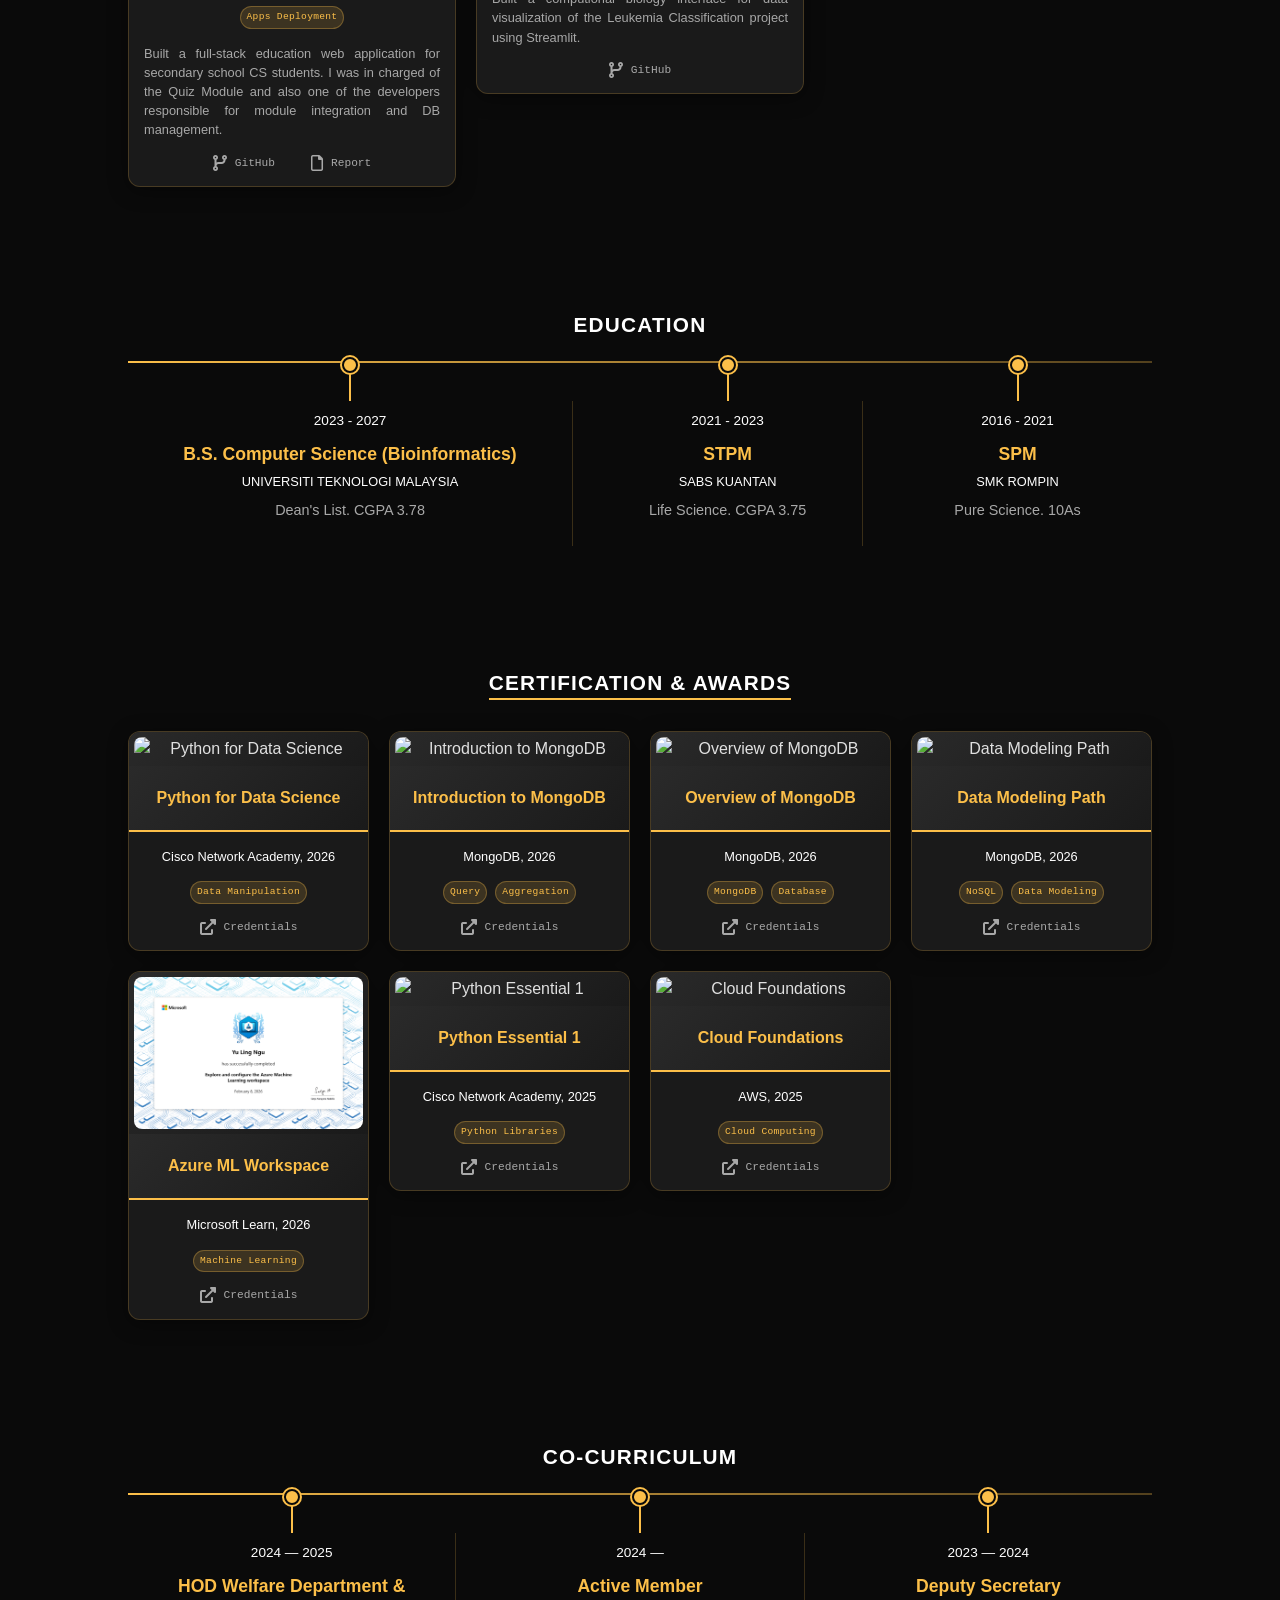
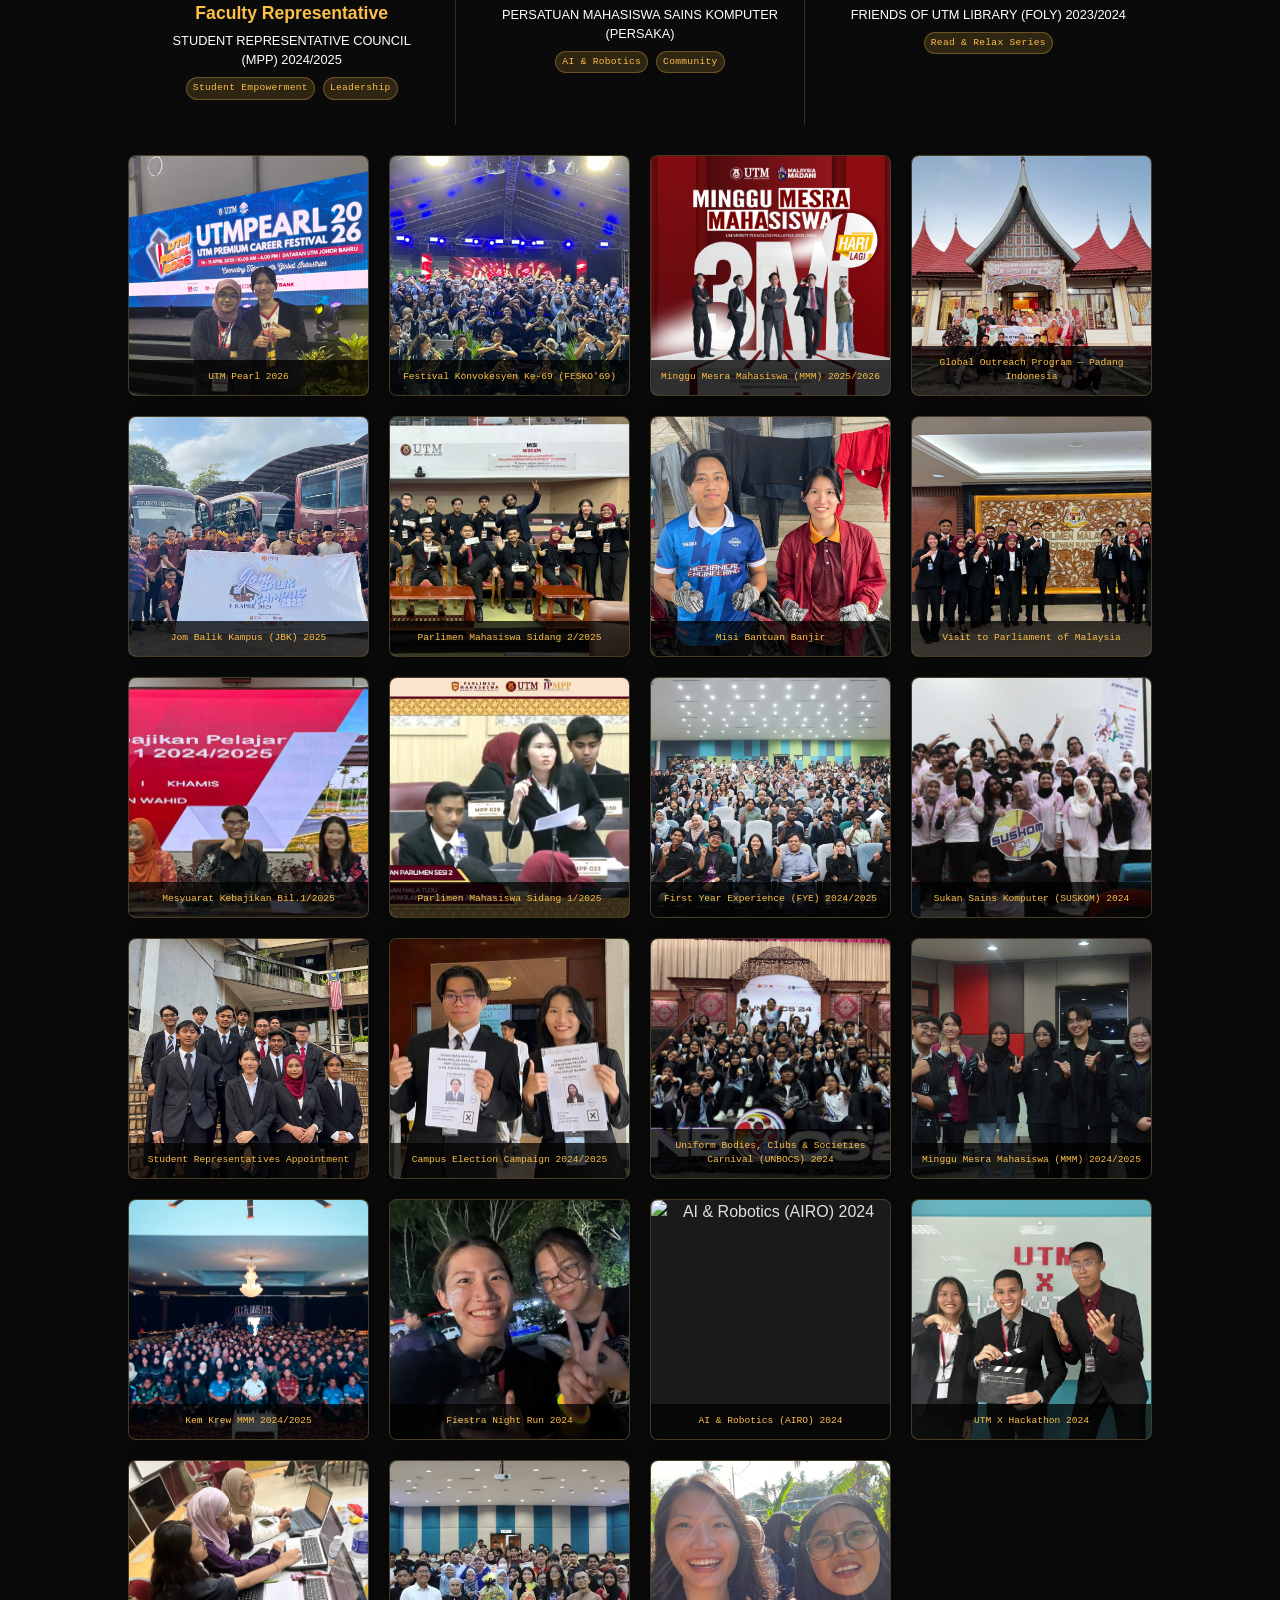
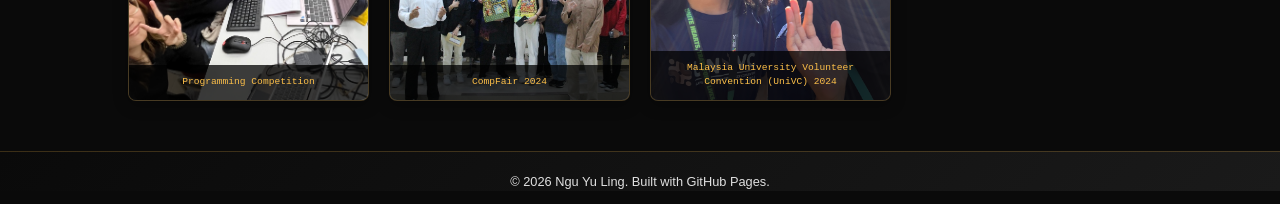
==== commit 40e23082: "add project" ====
--- a/index.html
+++ b/index.html
@@ -54,94 +54,13 @@
     <div class="card-container">
         <div class="card">
             <div class="card-image">
-                <img src="project/leukemia-classification.png" alt="Leukemia Classification Prediction">
-            </div>
-            <div class="card-header">
-                <h4>Leukemia Classification Prediction</h4>
-            </div>
-            <div class="card-content">
-                <div class="card-info">Programming for Bioinformatics, 2025</div>
-                <div class="card-tags">
-                    <span class="card-tag">Python</span>
-                    <span class="card-tag">Machine Learning</span>
-                </div>
-                <div class="card-description">
-                    Utilized various Python libraires to develop & compare several ML models for leukemia classification (AML/ALL/CML/CLL) using gene expresion data from GEO.
-                </div>
-            </div>
-            <div class="card-footer">
-                <a href="https://github.com/nguyuling/Leukemia-Diagnosis" class="card-link-button" target="_blank" rel="noopener noreferrer">
-                    <i class="fas fa-code-branch"></i> GitHub
-                </a>
-                <a href="https://docs.google.com/document/d/1lsQDxMilVhyr74wi8-L8z0LFO2RKWmcNqZ0KKySc7UU/edit?usp=sharing" class="card-link-button" target="_blank" rel="noopener noreferrer">
-                    <i class="far fa-file"></i> Report
-                </a>
-            </div>
-        </div>
-
-        <div class="card">
-            <div class="card-image">
-                <img src="project/eduspark.png" alt="Computer Science Education Web Apps">
-            </div>
-            <div class="card-header">
-                <h4>Computer Science Education Web Apps</h4>
-            </div>
-            <div class="card-content">
-                <div class="card-info">Application Development, 2025</div>
-                <div class="card-tags">
-                    <span class="card-tag">Laravel</span>
-                    <span class="card-tag">Version Control</span>
-                    <span class="card-tag">DB Management</span>
-                    <span class="card-tag">Apps Deployment</span>
-                </div>
-                <div class="card-description">
-                    Built a full-stack education web application for secondary school CS students. I was in charged of the Quiz Module and also one of the developers responsible for module integration and DB management.
-                </div>
-            </div>
-            <div class="card-footer">
-                <a href="https://github.com/Aplex-Tech/EduSpark" class="card-link-button" target="_blank" rel="noopener noreferrer">
-                    <i class="fas fa-code-branch"></i> GitHub
-                </a>
-                <a href="https://docs.google.com/document/d/1MLoAkz4dnY1n1fW2TwwLTPd924zLVeMF/edit?usp=sharing&ouid=111496140596058989797&rtpof=true&sd=true" class="card-link-button" target="_blank" rel="noopener noreferrer">
-                    <i class="far fa-file"></i> Report
-                </a>
-            </div>
-        </div>
-
-        <div class="card">
-            <div class="card-image">
-                <img src="project/bioinfo-streamlit.png" alt="Computational Biology Tools">
-            </div>
-            <div class="card-header">
-                <h4>Computational Biology Tools</h4>
-            </div>
-            <div class="card-content">
-                <div class="card-info">Bioinformatics II, 2026</div>
-                <div class="card-tags">
-                    <span class="card-tag">Streamlit</span>
-                    <span class="card-tag">Data Visualization</span>
-                </div>
-                <div class="card-description">
-                    Built a computional biology interface for data visualization of the Leukemia Classification project using Streamlit.
-                </div>
-            </div>
-            <div class="card-footer">
-                <a href="https://github.com/nguyuling/Bioinformatics" class="card-link-button" target="_blank" rel="noopener noreferrer">
-                    <i class="fas fa-code-branch"></i> GitHub
-                </a>
-            </div>
-        </div>
-    </div>
-        <div class="card-container">
-        <div class="card">
-            <div class="card-image">
                 <img src="project/hmc.png" alt="HMC Pharmacogenomics Portal">
             </div>
             <div class="card-header">
                 <h4>HMC Pharmacogenomics Portal</h4>
             </div>
             <div class="card-content">
-                <div class="card-info">Bioinformatics Database, 2025</div>
+                <div class="card-info">Bioinformatics Database, 2026</div>
                 <div class="card-tags">
                     <span class="card-tag">Data Modelling</span>
                     <span class="card-tag">Data Query</span>
@@ -162,6 +81,116 @@
                 </a>
             </div>
         </div>
+        
+        <div class="card">
+            <div class="card-image">
+                <img src="project/prostab_seq.png" alt="ProStabPrediction">
+            </div>
+            <div class="card-header">
+                <h4>Protein Stability Prediction through Protein Sequence using ESM-2 Model</h4>
+            </div>
+            <div class="card-content">
+                <div class="card-info">Computational Biology, 2026</div>
+                <div class="card-tags">
+                    <span class="card-tag">Data Cleaning</span>
+                    <span class="card-tag">Protein Language Model</span>
+                    <span class="card-tag">Protein Mutation</span>
+                </div>
+                <div class="card-description">
+                    Predict changes in protein thermodynamic stability (ΔΔG) resulting from single-point amino acid mutations using a hybrid deep learning approach. It combines sequence embeddings extracted from a frozen ESM-2 transformer model with explicit physicochemical features to train a custom 1D CNN-Dense decoder network.
+                </div>
+            </div>
+            <div class="card-footer">
+                <a href="https://github.com/nguyuling/Protein-Stability-Prediction.git" class="card-link-button" target="_blank" rel="noopener noreferrer">
+                    <i class="fas fa-code-branch"></i> GitHub
+                </a>
+                <a href="https://github.com/nguyuling/Protein-Stability-Prediction/blob/main/Report.pdf" class="card-link-button" target="_blank" rel="noopener noreferrer">
+                    <i class="far fa-file"></i> Report
+                </a>
+            </div>
+        </div>
+
+        <div class="card">
+            <div class="card-image">
+                <img src="project/leukemia-classification.png" alt="Leukemia Classification Prediction">
+            </div>
+            <div class="card-header">
+                <h4>Leukemia Classification Prediction</h4>
+            </div>
+            <div class="card-content">
+                <div class="card-info">Programming for Bioinformatics, 2026</div>
+                <div class="card-tags">
+                    <span class="card-tag">Python</span>
+                    <span class="card-tag">Machine Learning</span>
+                </div>
+                <div class="card-description">
+                    Utilized various Python libraires to develop & compare several ML models for leukemia classification (AML/ALL/CML/CLL) using gene expresion data from GEO.
+                </div>
+            </div>
+            <div class="card-footer">
+                <a href="https://github.com/nguyuling/Leukemia-Diagnosis" class="card-link-button" target="_blank" rel="noopener noreferrer">
+                    <i class="fas fa-code-branch"></i> GitHub
+                </a>
+                <a href="https://docs.google.com/document/d/1lsQDxMilVhyr74wi8-L8z0LFO2RKWmcNqZ0KKySc7UU/edit?usp=sharing" class="card-link-button" target="_blank" rel="noopener noreferrer">
+                    <i class="far fa-file"></i> Report
+                </a>
+            </div>
+        </div>
+    </div>
+
+    <div class="card-container">
+        <div class="card">
+            <div class="card-image">
+                <img src="project/eduspark.png" alt="Computer Science Education Web Apps">
+            </div>
+            <div class="card-header">
+                <h4>Computer Science Education Web Apps</h4>
+            </div>
+            <div class="card-content">
+                <div class="card-info">Application Development, 2025</div>
+                <div class="card-tags">
+                    <span class="card-tag">Laravel</span>
+                    <span class="card-tag">Version Control</span>
+                    <span class="card-tag">DB Management</span>
+                    <span class="card-tag">Apps Deployment</span>
+                </div>
+                <div class="card-description">
+                    Built a full-stack education web application for secondary school CS students. I was in charged of the Quiz Module and also one of the developers responsible for module integration and DB management.
+                </div>
+            </div>
+            <div class="card-footer">
+                <a href="https://github.com/Aplex-Tech/EduSpark" class="card-link-button" target="_blank" rel="noopener noreferrer">
+                    <i class="fas fa-code-branch"></i> GitHub
+                </a>
+                <a href="https://docs.google.com/document/d/1MLoAkz4dnY1n1fW2TwwLTPd924zLVeMF/edit?usp=sharing&ouid=111496140596058989797&rtpof=true&sd=true" class="card-link-button" target="_blank" rel="noopener noreferrer">
+                    <i class="far fa-file"></i> Report
+                </a>
+            </div>
+        </div>
+
+        <div class="card">
+            <div class="card-image">
+                <img src="project/bioinfo-streamlit.png" alt="Computational Biology Tools">
+            </div>
+            <div class="card-header">
+                <h4>Computational Biology Tools</h4>
+            </div>
+            <div class="card-content">
+                <div class="card-info">Bioinformatics II, 2026</div>
+                <div class="card-tags">
+                    <span class="card-tag">Streamlit</span>
+                    <span class="card-tag">Data Visualization</span>
+                </div>
+                <div class="card-description">
+                    Built a computional biology interface for data visualization of the Leukemia Classification project using Streamlit.
+                </div>
+            </div>
+            <div class="card-footer">
+                <a href="https://github.com/nguyuling/Bioinformatics" class="card-link-button" target="_blank" rel="noopener noreferrer">
+                    <i class="fas fa-code-branch"></i> GitHub
+                </a>
+            </div>
+        </div>        
     </div>
 </section>
 
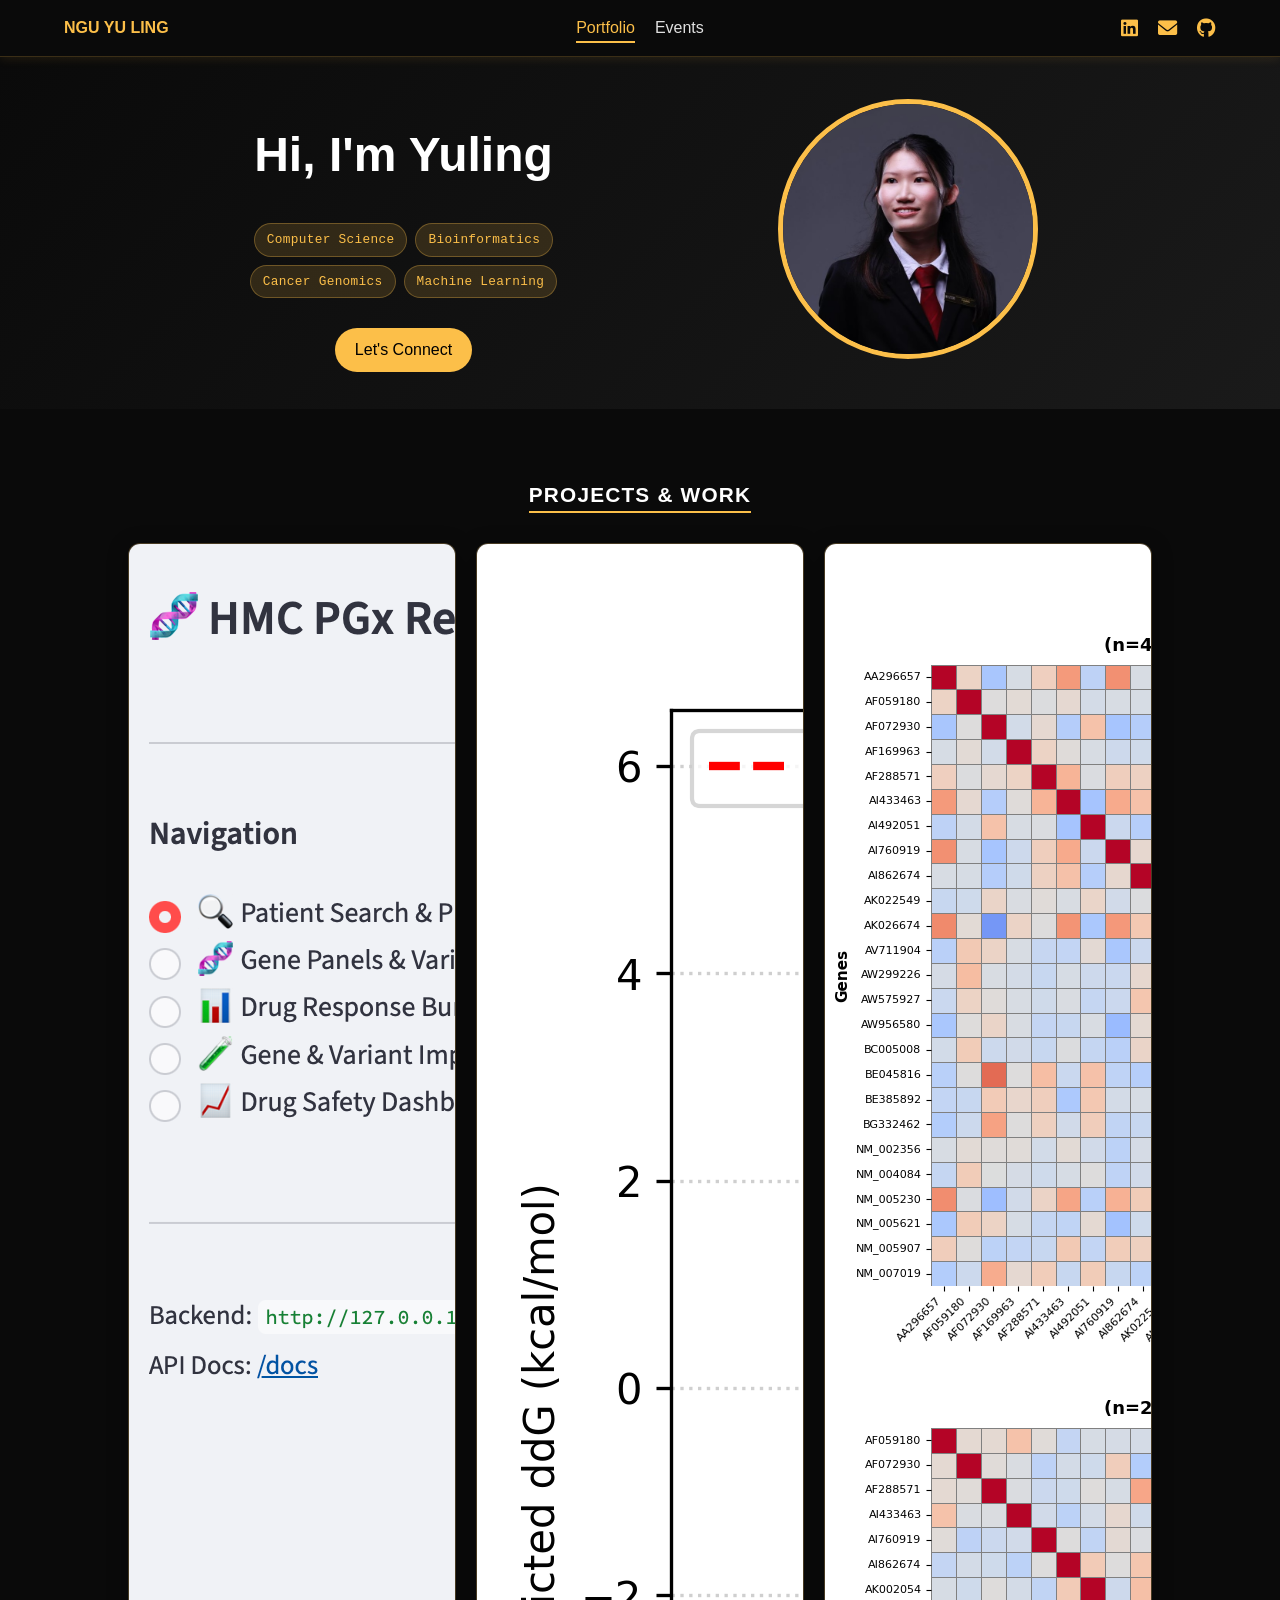
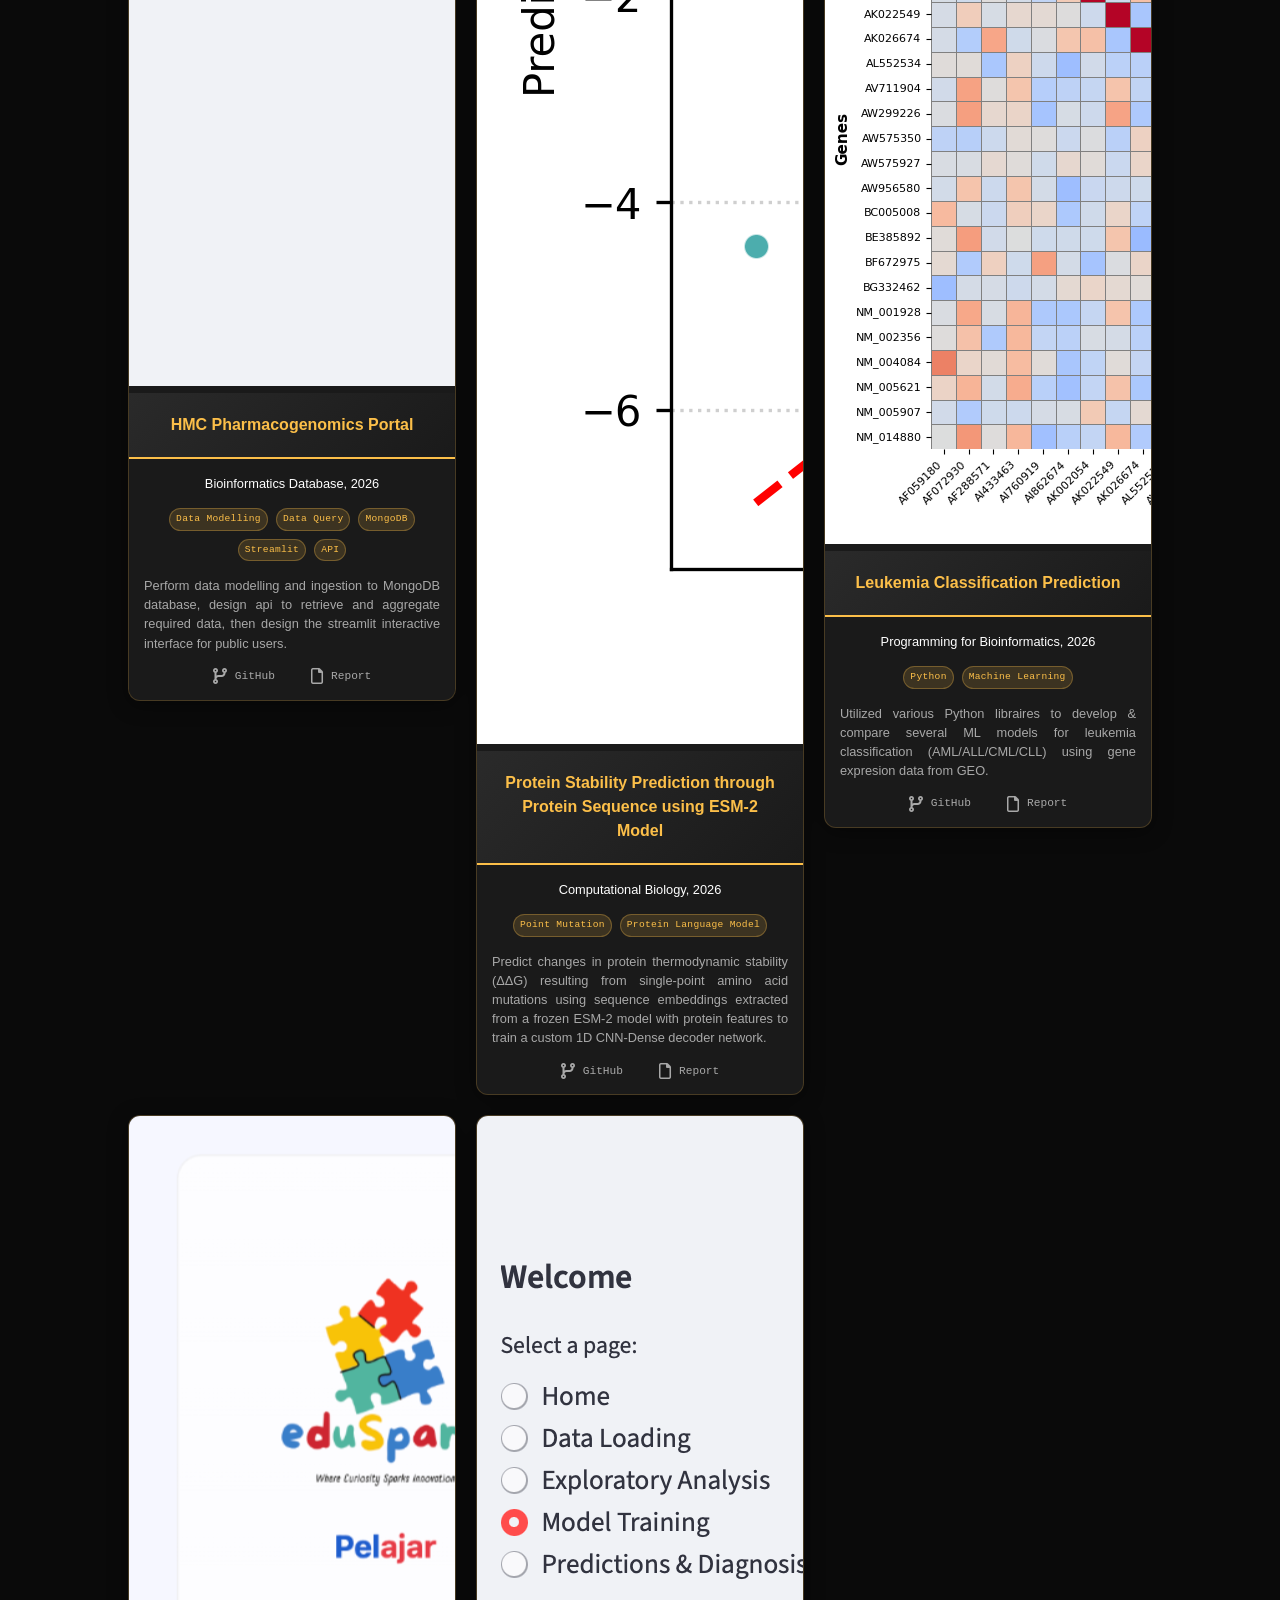
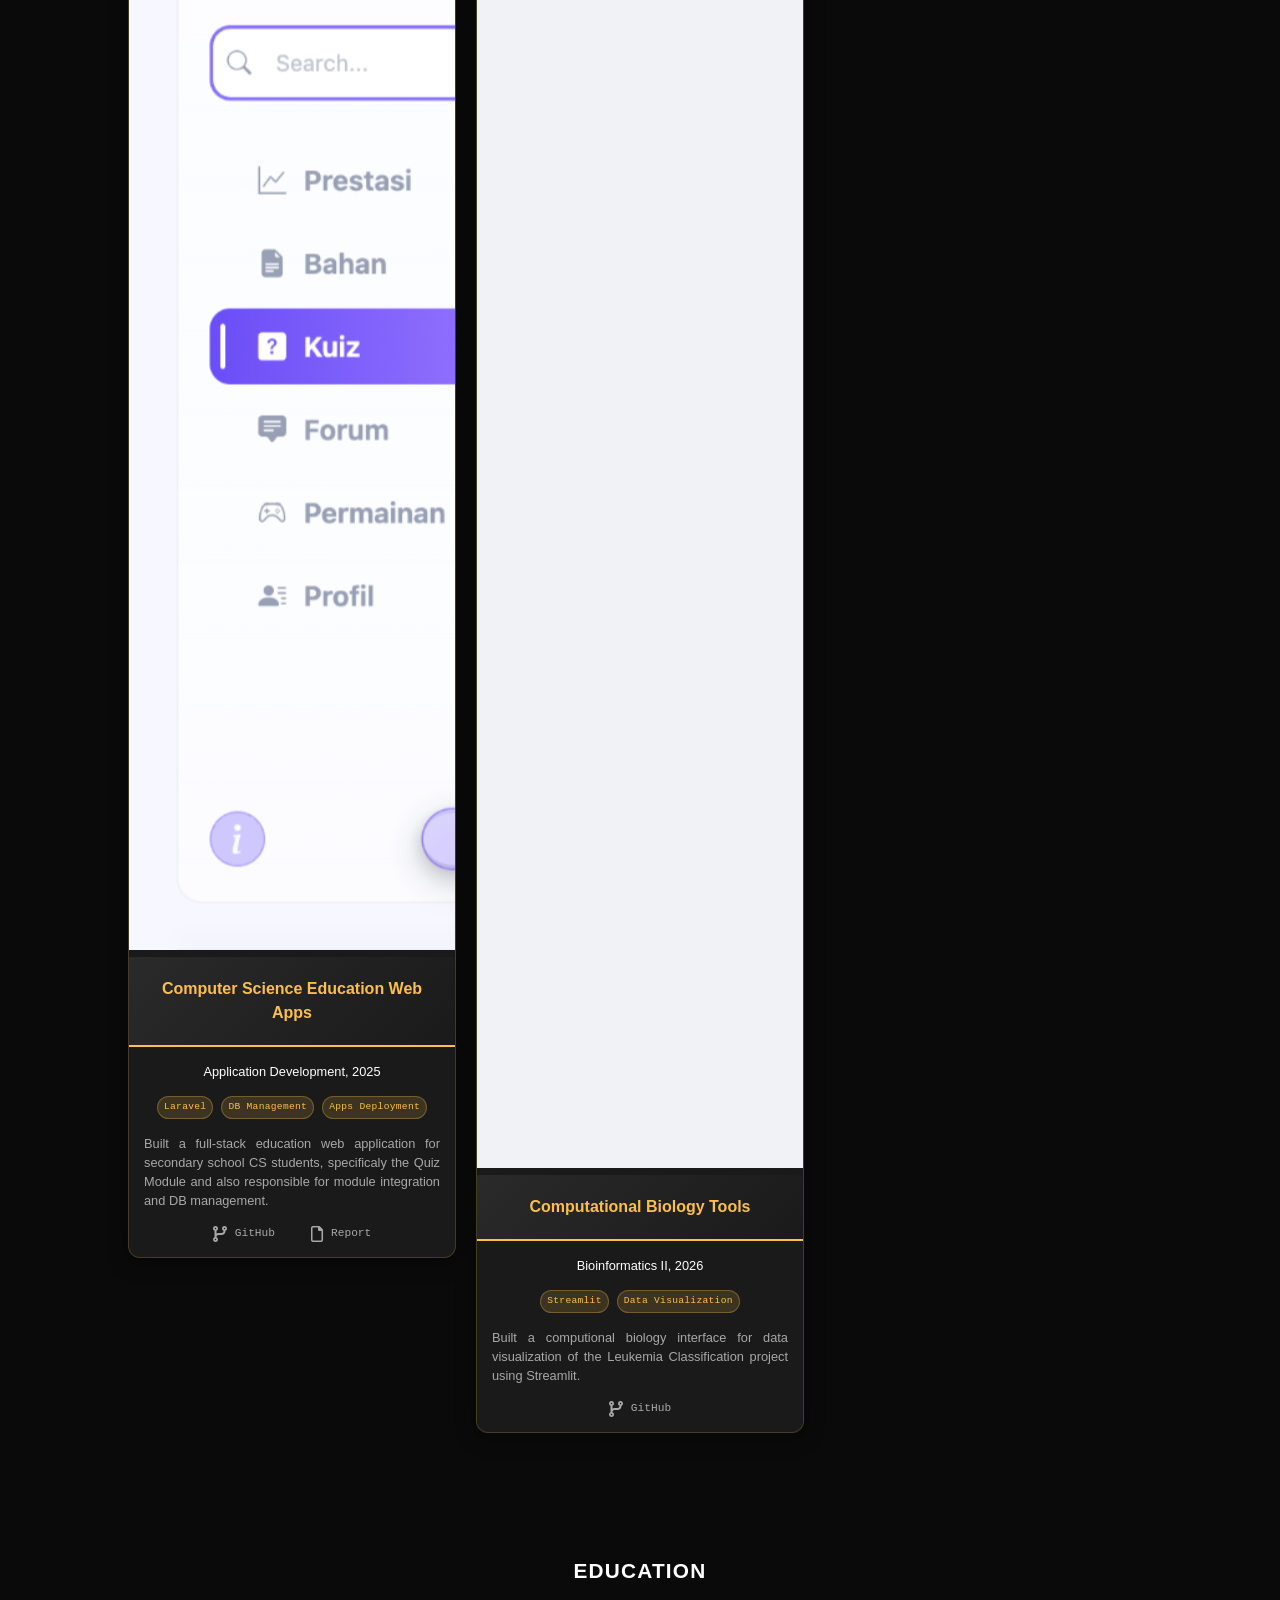
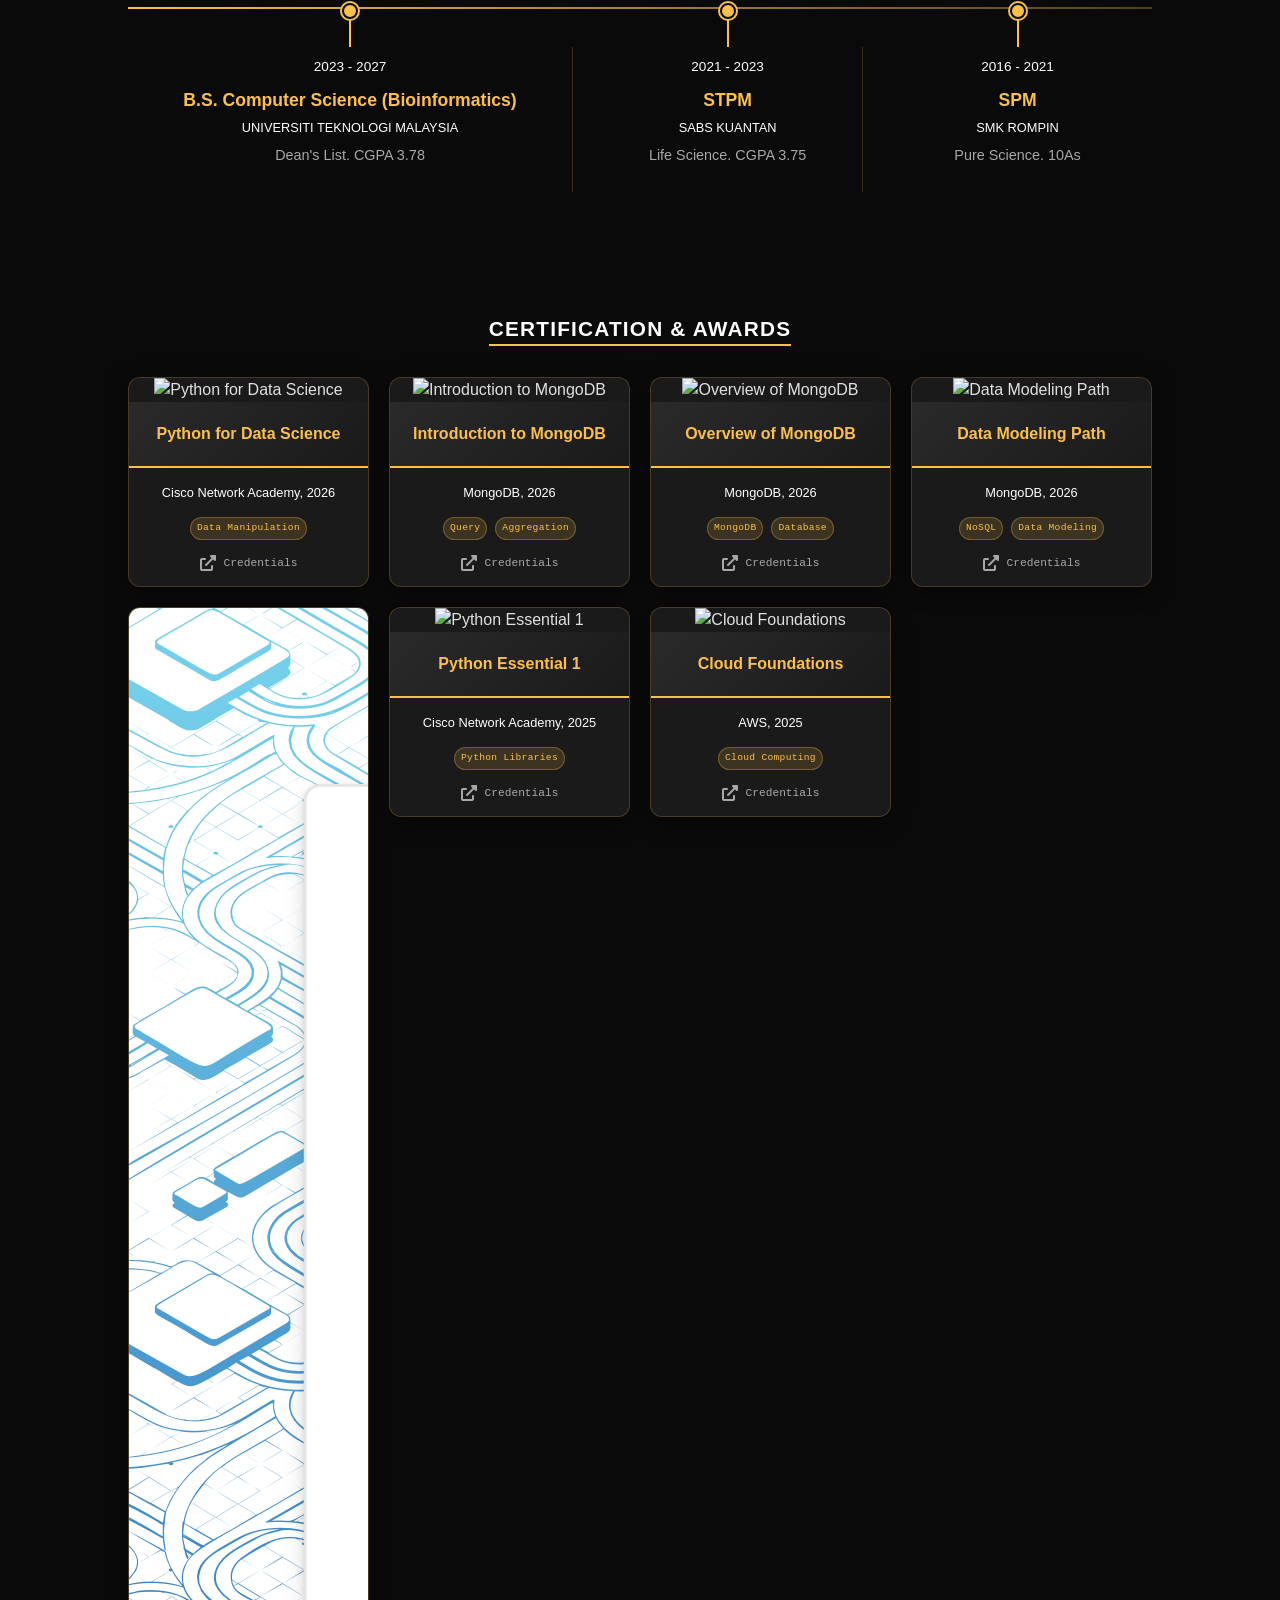
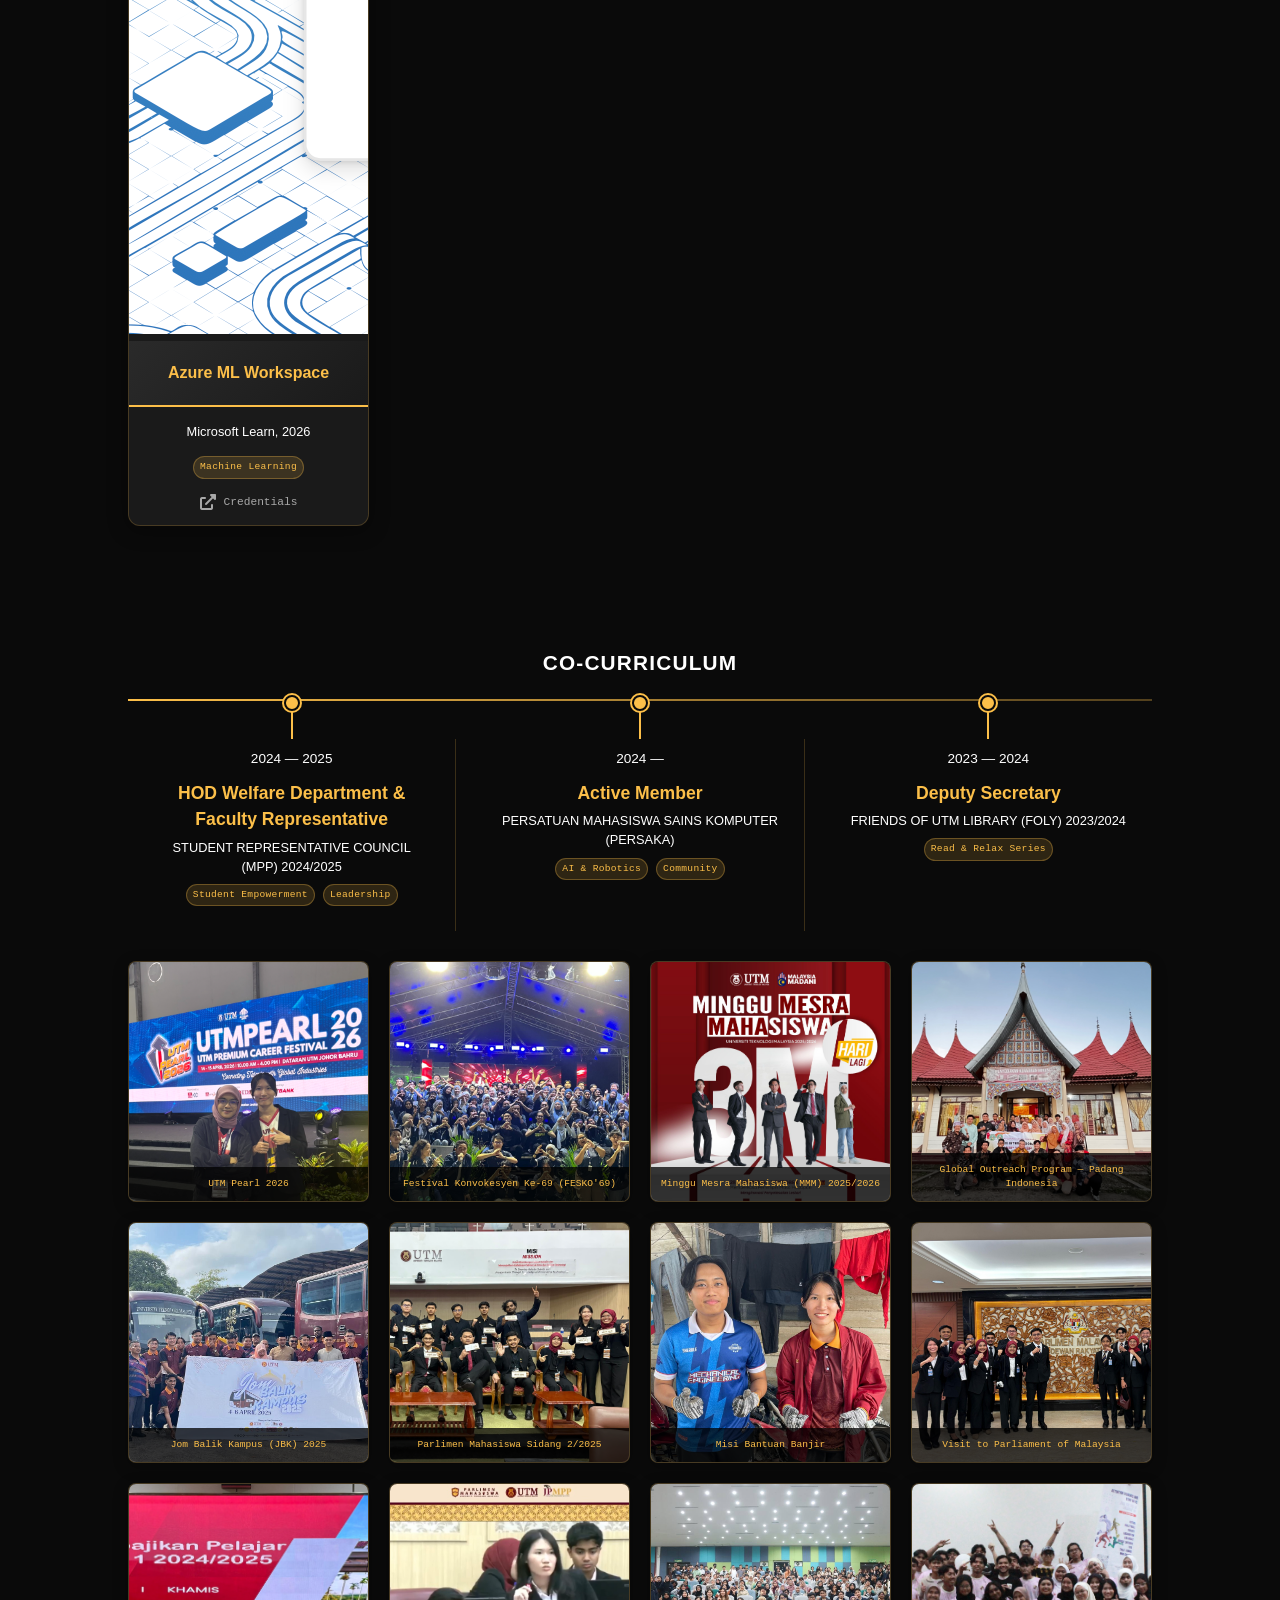
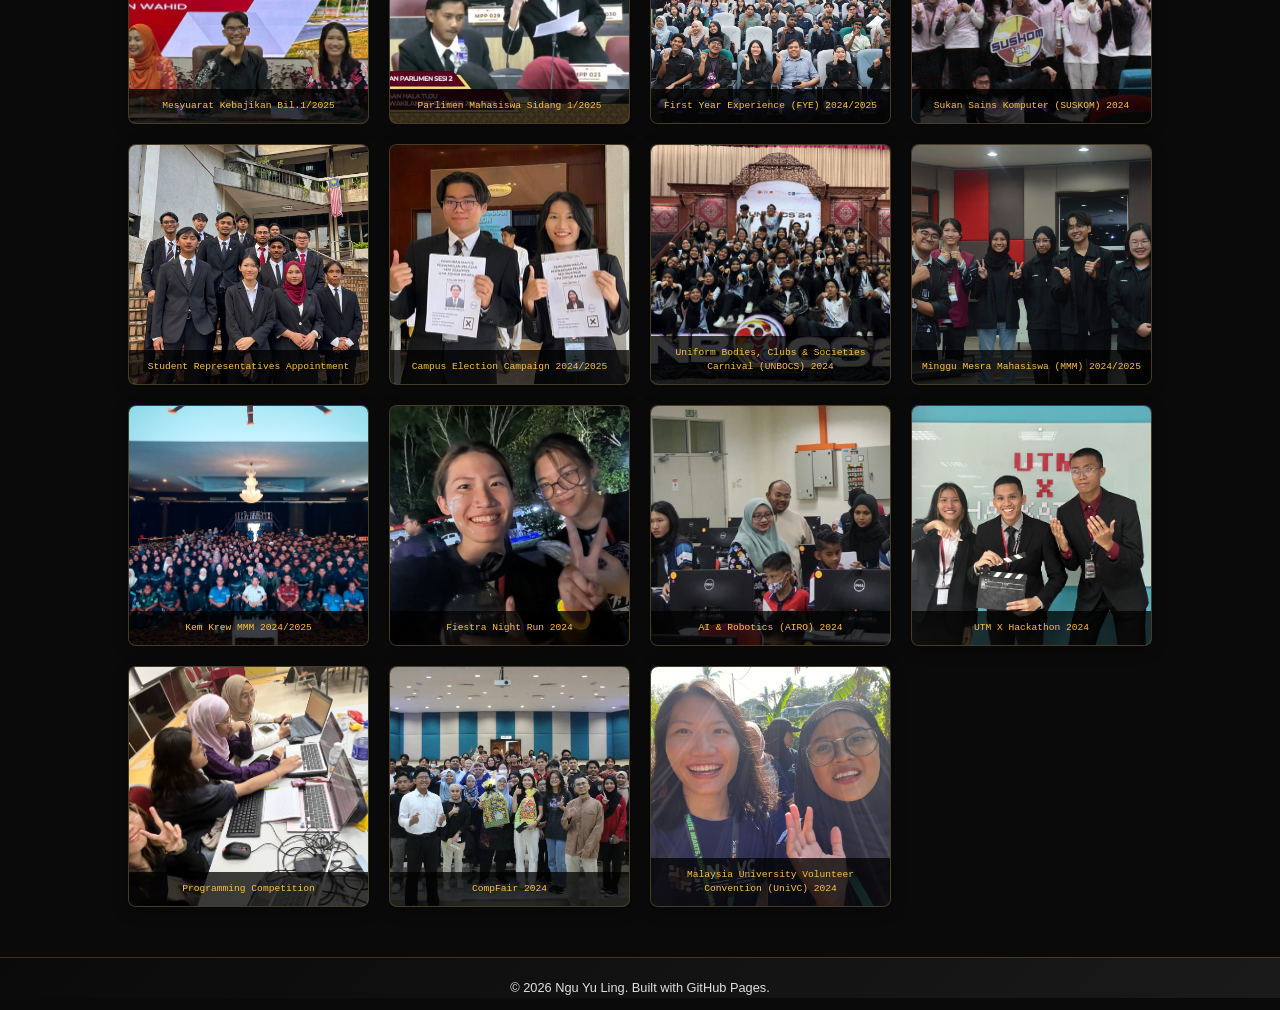
==== commit 474493a1: "separate each section to their own files for scalability" ====
--- a/index.html
+++ b/index.html
@@ -49,447 +49,46 @@
     </div>
 </header>
 
-<section id="projects">
-    <h3 style="border-bottom: 2px solid var(--yellow)";>Projects & Work</h3>
-    <div class="card-container">
-        <div class="card">
-            <div class="card-image">
-                <img src="project/hmc.png" alt="HMC Pharmacogenomics Portal">
-            </div>
-            <div class="card-header">
-                <h4>HMC Pharmacogenomics Portal</h4>
-            </div>
-            <div class="card-content">
-                <div class="card-info">Bioinformatics Database, 2026</div>
-                <div class="card-tags">
-                    <span class="card-tag">Data Modelling</span>
-                    <span class="card-tag">Data Query</span>
-                    <span class="card-tag">MongoDB</span>
-                    <span class="card-tag">Streamlit</span>
-                    <span class="card-tag">API</span>
-                </div>
-                <div class="card-description">
-                    Perform data modelling and ingestion to MongoDB database, design api to retrieve and aggregate required data, then design the streamlit interactive interface for public users.
-                </div>
-            </div>
-            <div class="card-footer">
-                <a href="https://github.com/nguyuling/HMC-Pharmacogenomics.git" class="card-link-button" target="_blank" rel="noopener noreferrer">
-                    <i class="fas fa-code-branch"></i> GitHub
-                </a>
-                <a href="https://github.com/nguyuling/HMC-Pharmacogenomics/tree/main/D7_report" class="card-link-button" target="_blank" rel="noopener noreferrer">
-                    <i class="far fa-file"></i> Report
-                </a>
-            </div>
-        </div>
-        
-        <div class="card">
-            <div class="card-image">
-                <img src="project/prostab_seq.png" alt="ProStabPrediction">
-            </div>
-            <div class="card-header">
-                <h4>Protein Stability Prediction through Protein Sequence using ESM-2 Model</h4>
-            </div>
-            <div class="card-content">
-                <div class="card-info">Computational Biology, 2026</div>
-                <div class="card-tags">
-                    <span class="card-tag">Data Cleaning</span>
-                    <span class="card-tag">Protein Language Model</span>
-                    <span class="card-tag">Protein Mutation</span>
-                </div>
-                <div class="card-description">
-                    Predict changes in protein thermodynamic stability (ΔΔG) resulting from single-point amino acid mutations using a hybrid deep learning approach. It combines sequence embeddings extracted from a frozen ESM-2 transformer model with explicit physicochemical features to train a custom 1D CNN-Dense decoder network.
-                </div>
-            </div>
-            <div class="card-footer">
-                <a href="https://github.com/nguyuling/Protein-Stability-Prediction.git" class="card-link-button" target="_blank" rel="noopener noreferrer">
-                    <i class="fas fa-code-branch"></i> GitHub
-                </a>
-                <a href="https://github.com/nguyuling/Protein-Stability-Prediction/blob/main/Report.pdf" class="card-link-button" target="_blank" rel="noopener noreferrer">
-                    <i class="far fa-file"></i> Report
-                </a>
-            </div>
-        </div>
-
-        <div class="card">
-            <div class="card-image">
-                <img src="project/leukemia-classification.png" alt="Leukemia Classification Prediction">
-            </div>
-            <div class="card-header">
-                <h4>Leukemia Classification Prediction</h4>
-            </div>
-            <div class="card-content">
-                <div class="card-info">Programming for Bioinformatics, 2026</div>
-                <div class="card-tags">
-                    <span class="card-tag">Python</span>
-                    <span class="card-tag">Machine Learning</span>
-                </div>
-                <div class="card-description">
-                    Utilized various Python libraires to develop & compare several ML models for leukemia classification (AML/ALL/CML/CLL) using gene expresion data from GEO.
-                </div>
-            </div>
-            <div class="card-footer">
-                <a href="https://github.com/nguyuling/Leukemia-Diagnosis" class="card-link-button" target="_blank" rel="noopener noreferrer">
-                    <i class="fas fa-code-branch"></i> GitHub
-                </a>
-                <a href="https://docs.google.com/document/d/1lsQDxMilVhyr74wi8-L8z0LFO2RKWmcNqZ0KKySc7UU/edit?usp=sharing" class="card-link-button" target="_blank" rel="noopener noreferrer">
-                    <i class="far fa-file"></i> Report
-                </a>
-            </div>
-        </div>
-    </div>
-
-    <div class="card-container">
-        <div class="card">
-            <div class="card-image">
-                <img src="project/eduspark.png" alt="Computer Science Education Web Apps">
-            </div>
-            <div class="card-header">
-                <h4>Computer Science Education Web Apps</h4>
-            </div>
-            <div class="card-content">
-                <div class="card-info">Application Development, 2025</div>
-                <div class="card-tags">
-                    <span class="card-tag">Laravel</span>
-                    <span class="card-tag">Version Control</span>
-                    <span class="card-tag">DB Management</span>
-                    <span class="card-tag">Apps Deployment</span>
-                </div>
-                <div class="card-description">
-                    Built a full-stack education web application for secondary school CS students. I was in charged of the Quiz Module and also one of the developers responsible for module integration and DB management.
-                </div>
-            </div>
-            <div class="card-footer">
-                <a href="https://github.com/Aplex-Tech/EduSpark" class="card-link-button" target="_blank" rel="noopener noreferrer">
-                    <i class="fas fa-code-branch"></i> GitHub
-                </a>
-                <a href="https://docs.google.com/document/d/1MLoAkz4dnY1n1fW2TwwLTPd924zLVeMF/edit?usp=sharing&ouid=111496140596058989797&rtpof=true&sd=true" class="card-link-button" target="_blank" rel="noopener noreferrer">
-                    <i class="far fa-file"></i> Report
-                </a>
-            </div>
-        </div>
-
-        <div class="card">
-            <div class="card-image">
-                <img src="project/bioinfo-streamlit.png" alt="Computational Biology Tools">
-            </div>
-            <div class="card-header">
-                <h4>Computational Biology Tools</h4>
-            </div>
-            <div class="card-content">
-                <div class="card-info">Bioinformatics II, 2026</div>
-                <div class="card-tags">
-                    <span class="card-tag">Streamlit</span>
-                    <span class="card-tag">Data Visualization</span>
-                </div>
-                <div class="card-description">
-                    Built a computional biology interface for data visualization of the Leukemia Classification project using Streamlit.
-                </div>
-            </div>
-            <div class="card-footer">
-                <a href="https://github.com/nguyuling/Bioinformatics" class="card-link-button" target="_blank" rel="noopener noreferrer">
-                    <i class="fas fa-code-branch"></i> GitHub
-                </a>
-            </div>
-        </div>        
-    </div>
-</section>
-
-<section id="education">
-    <h3>Education</h3>
-    <div class="items-container">
-        <div class="item" style="flex: 1.8;">
-            <div class="item-date">2023 - 2027</div>
-            <div class="item-title">B.S. Computer Science (Bioinformatics)</div>
-            <div class="item-institution">Universiti Teknologi Malaysia</div>
-            <div class="item-description">Dean's List. CGPA 3.78</div>
-        </div>
-        <div class="item">
-            <div class="item-date">2021 - 2023</div>
-            <div class="item-title">STPM</div>
-            <div class="item-institution">SABS Kuantan</div>
-            <div class="item-description">Life Science. CGPA 3.75</div>
-        </div>
-        <div class="item">
-            <div class="item-date">2016 - 2021</div>
-            <div class="item-title">SPM</div>
-            <div class="item-institution">SMK Rompin</div>
-            <div class="item-description">Pure Science. 10As</div>
-        </div>
-    </div>
-</section>
-
-<section id="certification">
-    <h3 style="border-bottom: 2px solid var(--yellow)";>Certification & Awards</h3>
-    <div class="card-container">
-        <div class="card">
-            <div class="card-image">
-                <img src="certification/python-essential-1.pdf" alt="Python for Data Science">
-            </div>
-            <div class="card-header">
-                <h4>Python for Data Science</h4>
-            </div>
-            <div class="card-content">
-                <div class="card-info">Cisco Network Academy, 2026</div>
-                <div class="card-tags">
-                    <span class="card-tag">Data Manipulation</span>
-                </div>
-            </div>
-            <div class="card-footer">
-                <a href="https://www.credly.com/badges/a997150e-7f26-4615-9a62-d79e4c4e8fd7" class="card-link-button" target="_blank" rel="noopener noreferrer">
-                    <i class="fas fa-external-link-alt"></i> Credentials
-                </a>
-            </div>
-        </div>
-
-        <div class="card">
-            <div class="card-image">
-                <img src="certification/introduction-to-mongodb.pdf" alt="Introduction to MongoDB">
-            </div>
-            <div class="card-header">
-                <h4>Introduction to MongoDB</h4>
-            </div>
-            <div class="card-content">
-                <div class="card-info">MongoDB, 2026</div>
-                <div class="card-tags">
-                    <span class="card-tag">Query</span>
-                    <span class="card-tag">Aggregation</span>
-                </div>
-            </div>
-            <div class="card-footer">
-                <a href="https://learn.mongodb.com/c/chg8CYPOS7iVPi7MHuerJw" class="card-link-button" target="_blank" rel="noopener noreferrer">
-                    <i class="fas fa-external-link-alt"></i> Credentials
-                </a>
-            </div>
-        </div>
-
-        <div class="card">
-            <div class="card-image">
-                <img src="certification/overview-of-mongodb.pdf" alt="Overview of MongoDB">
-            </div>
-            <div class="card-header">
-                <h4>Overview of MongoDB</h4>
-            </div>
-            <div class="card-content">
-                <div class="card-info">MongoDB, 2026</div>
-                <div class="card-tags">
-                    <span class="card-tag">MongoDB</span>
-                    <span class="card-tag">Database</span>
-                </div>
-            </div>
-            <div class="card-footer">
-                <a href="https://www.credly.com/badges/4f2ab076-d5aa-440d-bd3c-58b2b14e6c81/public_url" class="card-link-button" target="_blank" rel="noopener noreferrer">
-                    <i class="fas fa-external-link-alt"></i> Credentials
-                </a>
-            </div>
-        </div>
-
-        <div class="card">
-            <div class="card-image">
-                <img src="certification/data-modeling.pdf" alt="Data Modeling Path">
-            </div>
-            <div class="card-header">
-                <h4>Data Modeling Path</h4>
-            </div>
-            <div class="card-content">
-                <div class="card-info">MongoDB, 2026</div>
-                <div class="card-tags">
-                    <span class="card-tag">NoSQL</span>
-                    <span class="card-tag">Data Modeling</span>
-                </div>
-            </div>
-            <div class="card-footer">
-                <a href="https://learn.mongodb.com/c/zmOLSIahQ6-Y0gyMvw11GQ" class="card-link-button" target="_blank" rel="noopener noreferrer">
-                    <i class="fas fa-external-link-alt"></i> Credentials
-                </a>
-            </div>
-        </div>
-
-        <div class="card">
-            <div class="card-image">
-                <img src="certification/ml-workspace.png" alt="Explore & Configure the ML Workspace">
-            </div>
-            <div class="card-header">
-                <h4>Azure ML Workspace</h4>
-            </div>
-            <div class="card-content">
-                <div class="card-info">Microsoft Learn, 2026</div>
-                <div class="card-tags">
-                    <span class="card-tag">Machine Learning</span>
-                </div>
-            </div>
-            <div class="card-footer">
-                <a href="https://learn.microsoft.com/en-us/users/yuling-5495/achievements/xel2at5y?ref=https%3A%2F%2Fwww.linkedin.com%2F" class="card-link-button" target="_blank" rel="noopener noreferrer">
-                    <i class="fas fa-external-link-alt"></i> Credentials
-                </a>
-            </div>
-        </div>
-
-        <div class="card">
-            <div class="card-image">
-                <img src="certification/python-essential-1.pdf" alt="Python Essential 1">
-            </div>
-            <div class="card-header">
-                <h4>Python Essential 1</h4>
-            </div>
-            <div class="card-content">
-                <div class="card-info">Cisco Network Academy, 2025</div>
-                <div class="card-tags">
-                    <span class="card-tag">Python Libraries</span>
-                </div>
-            </div>
-            <div class="card-footer">
-                <a href="https://www.credly.com/badges/a997150e-7f26-4615-9a62-d79e4c4e8fd7" class="card-link-button" target="_blank" rel="noopener noreferrer">
-                    <i class="fas fa-external-link-alt"></i> Credentials
-                </a>
-            </div>
-        </div>
-
-        <div class="card">
-            <div class="card-image">
-                <img src="certification/cloud-foundations.pdf" alt="Cloud Foundations">
-            </div>
-            <div class="card-header">
-                <h4>Cloud Foundations</h4>
-            </div>
-            <div class="card-content">
-                <div class="card-info">AWS, 2025</div>
-                <div class="card-tags">
-                    <span class="card-tag">Cloud Computing</span>
-                </div>
-            </div>
-            <div class="card-footer">
-                <a href="https://www.credly.com/badges/b1c3145a-2db8-4117-ab5a-2d8b26bb0892/public_url" class="card-link-button" target="_blank" rel="noopener noreferrer">
-                    <i class="fas fa-external-link-alt"></i> Credentials
-                </a>
-            </div>
-        </div>
-
-    </div>
-</section>
-
-<section id="cocurriculum">
-    <h3>Co-curriculum</h3>
-    <div class="items-container">
-        <div class="item">
-            <div class="item-date">2024 — 2025</div>
-            <div class="item-title">HOD Welfare Department & Faculty Representative</div>
-            <div class="item-institution">Student Representative Council (MPP) 2024/2025</div>
-            <div class="card-tags">
-                <span class="card-tag">Student Empowerment</span>
-                <span class="card-tag">Leadership</span>
-            </div>
-        </div>
-        <div class="item">
-            <div class="item-date">2024 — </div>
-            <div class="item-title">Active Member</div>
-            <div class="item-institution">Persatuan Mahasiswa Sains Komputer (PERSAKA)</div>
-            <div class="card-tags">
-                <span class="card-tag">AI & Robotics</span>
-                <span class="card-tag">Community</span>
-            </div>
-        </div>
-        <div class="item">
-            <div class="item-date">2023 — 2024</div>
-            <div class="item-title">Deputy Secretary</div>
-            <div class="item-institution">Friends of UTM Library (FOLY) 2023/2024</div>
-            <div class="card-tags">
-                <span class="card-tag">Read & Relax Series</span>
-            </div>
-        </div>
-    </div>
-    <div class="experience-gallery">
-        <div class="experience-item">
-            <img src="experience/utmpearl.png" alt="UTM Pearl 2026">
-        </div>
-        <div class="experience-item">
-            <img src="experience/fesko.jpg" alt="Festival Konvokesyen Ke-69 (FESKO'69)">
-        </div>
-        <div class="experience-item">
-            <img src="experience/mmm25.jpg" alt="Minggu Mesra Mahasiswa (MMM) 2025/2026">
-        </div>
-        <div class="experience-item">
-            <img src="experience/gop.jpeg" alt="Global Outreach Program — Padang Indonesia">
-        </div>
-        <div class="experience-item">
-            <img src="experience/jbk.jpeg" alt="Jom Balik Kampus (JBK) 2025">
-        </div>
-        <div class="experience-item">
-            <img src="experience/parlimen-2.jpg" alt="Parlimen Mahasiswa Sidang 2/2025">
-        </div>
-        <div class="experience-item">
-            <img src="experience/misi-banjir.png" alt="Misi Bantuan Banjir">
-        </div>
-        <div class="experience-item">
-            <img src="experience/parlimen.jpg" alt="Visit to Parliament of Malaysia">
-        </div>
-        <div class="experience-item">
-            <img src="experience/mesy-kebajikan.png" alt="Mesyuarat Kebajikan Bil.1/2025">
-        </div>
-        <div class="experience-item">
-            <img src="experience/parlimen-1.jpg" alt="Parlimen Mahasiswa Sidang 1/2025">
-        </div>
-        <div class="experience-item">
-            <img src="experience/fye.jpeg" alt="First Year Experience (FYE) 2024/2025">
-        </div>
-        <div class="experience-item">
-            <img src="experience/suskom.jpg" alt="Sukan Sains Komputer (SUSKOM) 2024">
-        </div>
-        <div class="experience-item">
-            <img src="experience/pelantikan-mpp.jpg" alt="Student Representatives Appointment">
-        </div>
-        <div class="experience-item">
-            <img src="experience/pmpp.jpeg" alt="Campus Election Campaign 2024/2025">
-        </div>
-        <div class="experience-item">
-            <img src="experience/unbocs.jpeg" alt="Uniform Bodies, Clubs & Societies Carnival (UNBOCS) 2024">
-        </div>
-        <div class="experience-item">
-            <img src="experience/mmm24.jpg" alt="Minggu Mesra Mahasiswa (MMM) 2024/2025">
-        </div>
-        <div class="experience-item">
-            <img src="experience/kem-mmm.jpg" alt="Kem Krew MMM 2024/2025">
-        </div>
-        <div class="experience-item">
-            <img src="experience/fiestra-run.jpeg" alt="Fiestra Night Run 2024">
-        </div>
-        <div class="experience-item">
-            <img src="experience/airo.jpg" alt="AI & Robotics (AIRO) 2024">
-        </div>
-        <div class="experience-item">
-            <img src="experience/utmxhackathon.jpeg" alt="UTM X Hackathon 2024">
-        </div>
-        <div class="experience-item">
-            <img src="experience/programming-competition.jpeg" alt="Programming Competition">
-        </div>
-        <div class="experience-item">
-            <img src="experience/compfair.jpg" alt="CompFair 2024">
-        </div>
-        <div class="experience-item">
-            <img src="experience/univc.jpeg" alt="Malaysia University Volunteer Convention (UniVC) 2024">
-        </div>
-    </div>
-</section>
+<div id="projects-container"></div>
+<div id="education-container"></div>
+<div id="certs-container"></div>
+<div id="cocurriculum-container"></div>
 
 <footer>
     <p style="font-size: 0.8rem; margin-top: 20px;">&copy; 2026 Ngu Yu Ling. Built with GitHub Pages.</p>
 </footer>
 
 <script>
-    document.addEventListener('DOMContentLoaded', function() {
-        var gallery = document.querySelector('.experience-gallery');
-        var items = gallery.querySelectorAll('.experience-item');
-        
-        // Add alt labels to each item
-        items.forEach(function(item) {
-            var img = item.querySelector('img');
-            if (img && img.alt) {
-                var label = document.createElement('div');
-                label.className = 'alt-label';
-                label.textContent = img.alt;
-                item.appendChild(label);
-            }
-        });
-        // Gallery uses CSS Grid - no Masonry needed
+    async function loadSection(file, containerId) {
+        try {
+            const response = await fetch(file);
+            if (!response.ok) throw new Error(`HTTP error! status: ${response.status}`);
+            const html = await response.text();
+            document.getElementById(containerId).innerHTML = html;
+        } catch (error) {
+            console.error(`Failed to load ${file}:`, error);
+        }
+    }
+
+    document.addEventListener('DOMContentLoaded', async function() {
+        await loadSection('projects.html', 'projects-container');
+        await loadSection('education.html', 'education-container');
+        await loadSection('certs.html', 'certs-container');
+        await loadSection('cocurriculum.html', 'cocurriculum-container');
+
+        const gallery = document.querySelector('.experience-gallery');
+        if (gallery) {
+            const items = gallery.querySelectorAll('.experience-item');
+            items.forEach(function(item) {
+                const img = item.querySelector('img');
+                if (img && img.alt) {
+                    const label = document.createElement('div');
+                    label.className = 'alt-label';
+                    label.textContent = img.alt;
+                    item.appendChild(label);
+                }
+            });
+        }
     });
 </script>
 
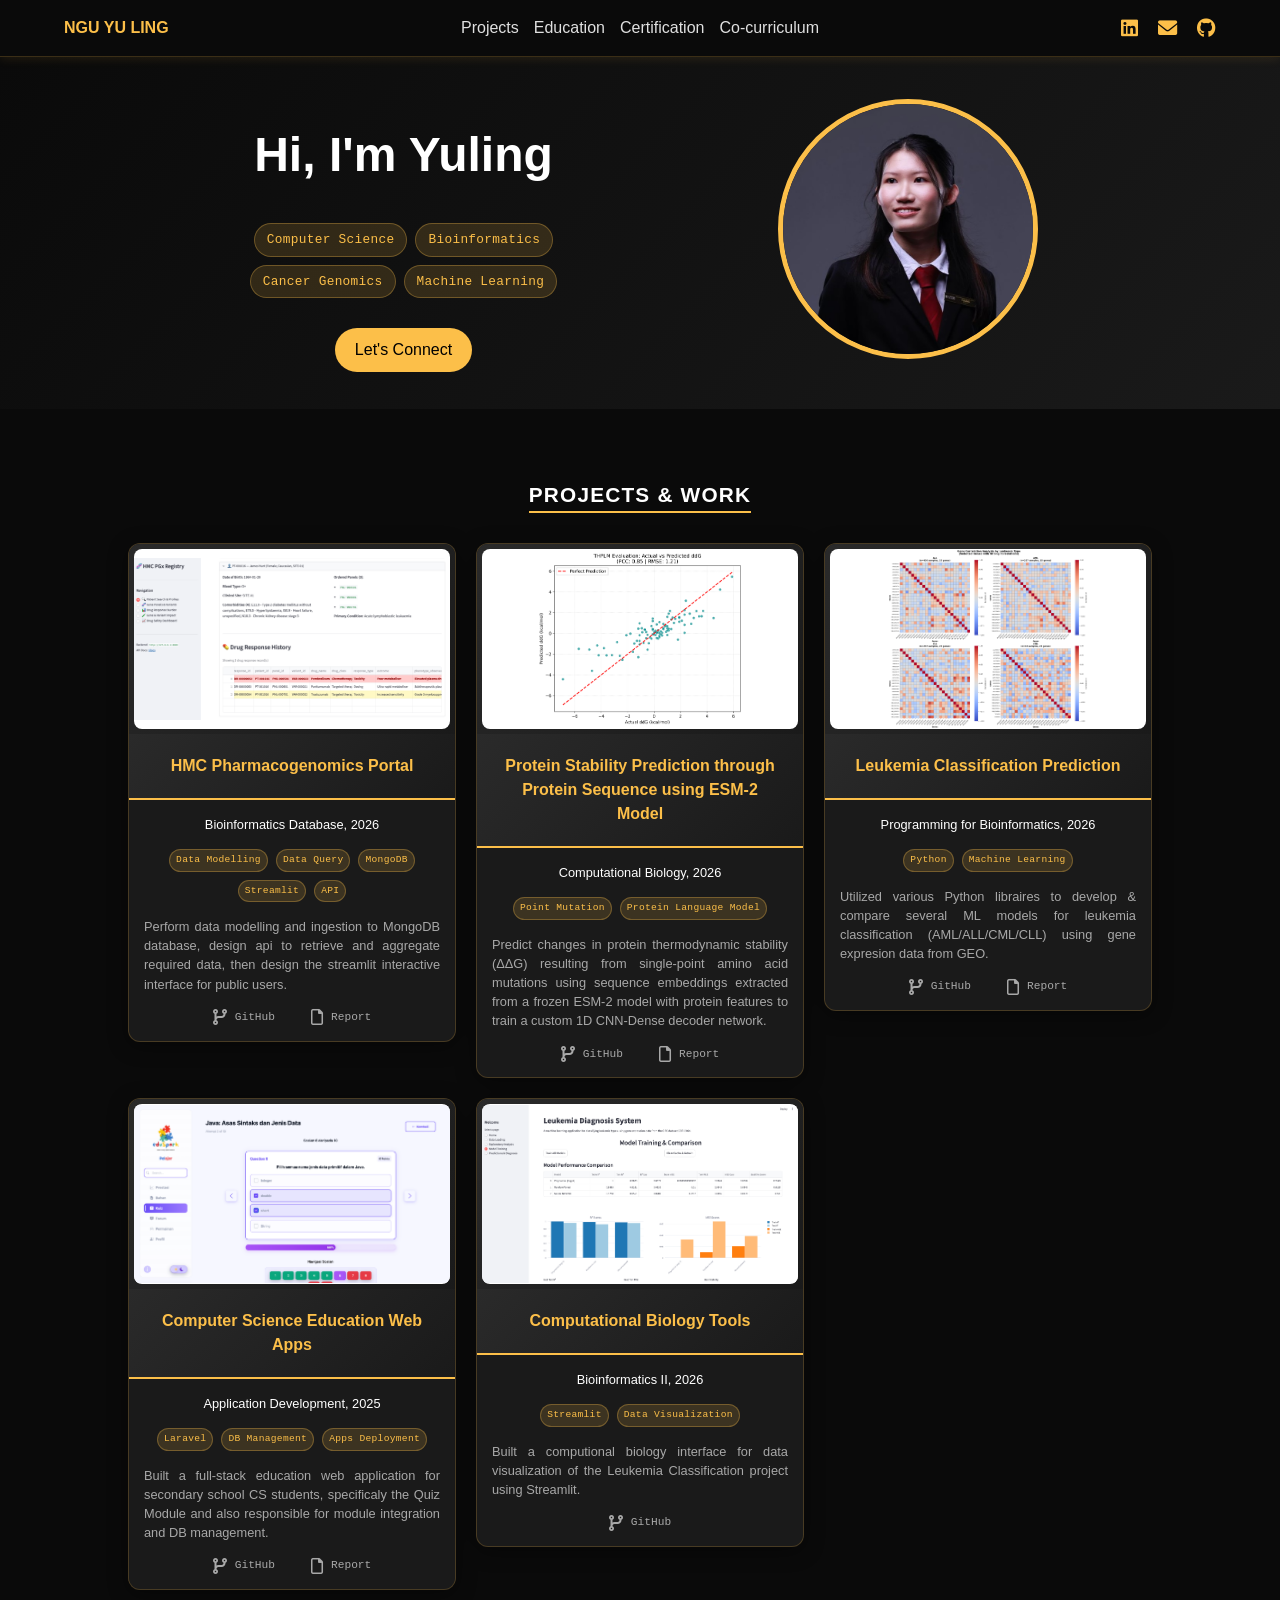
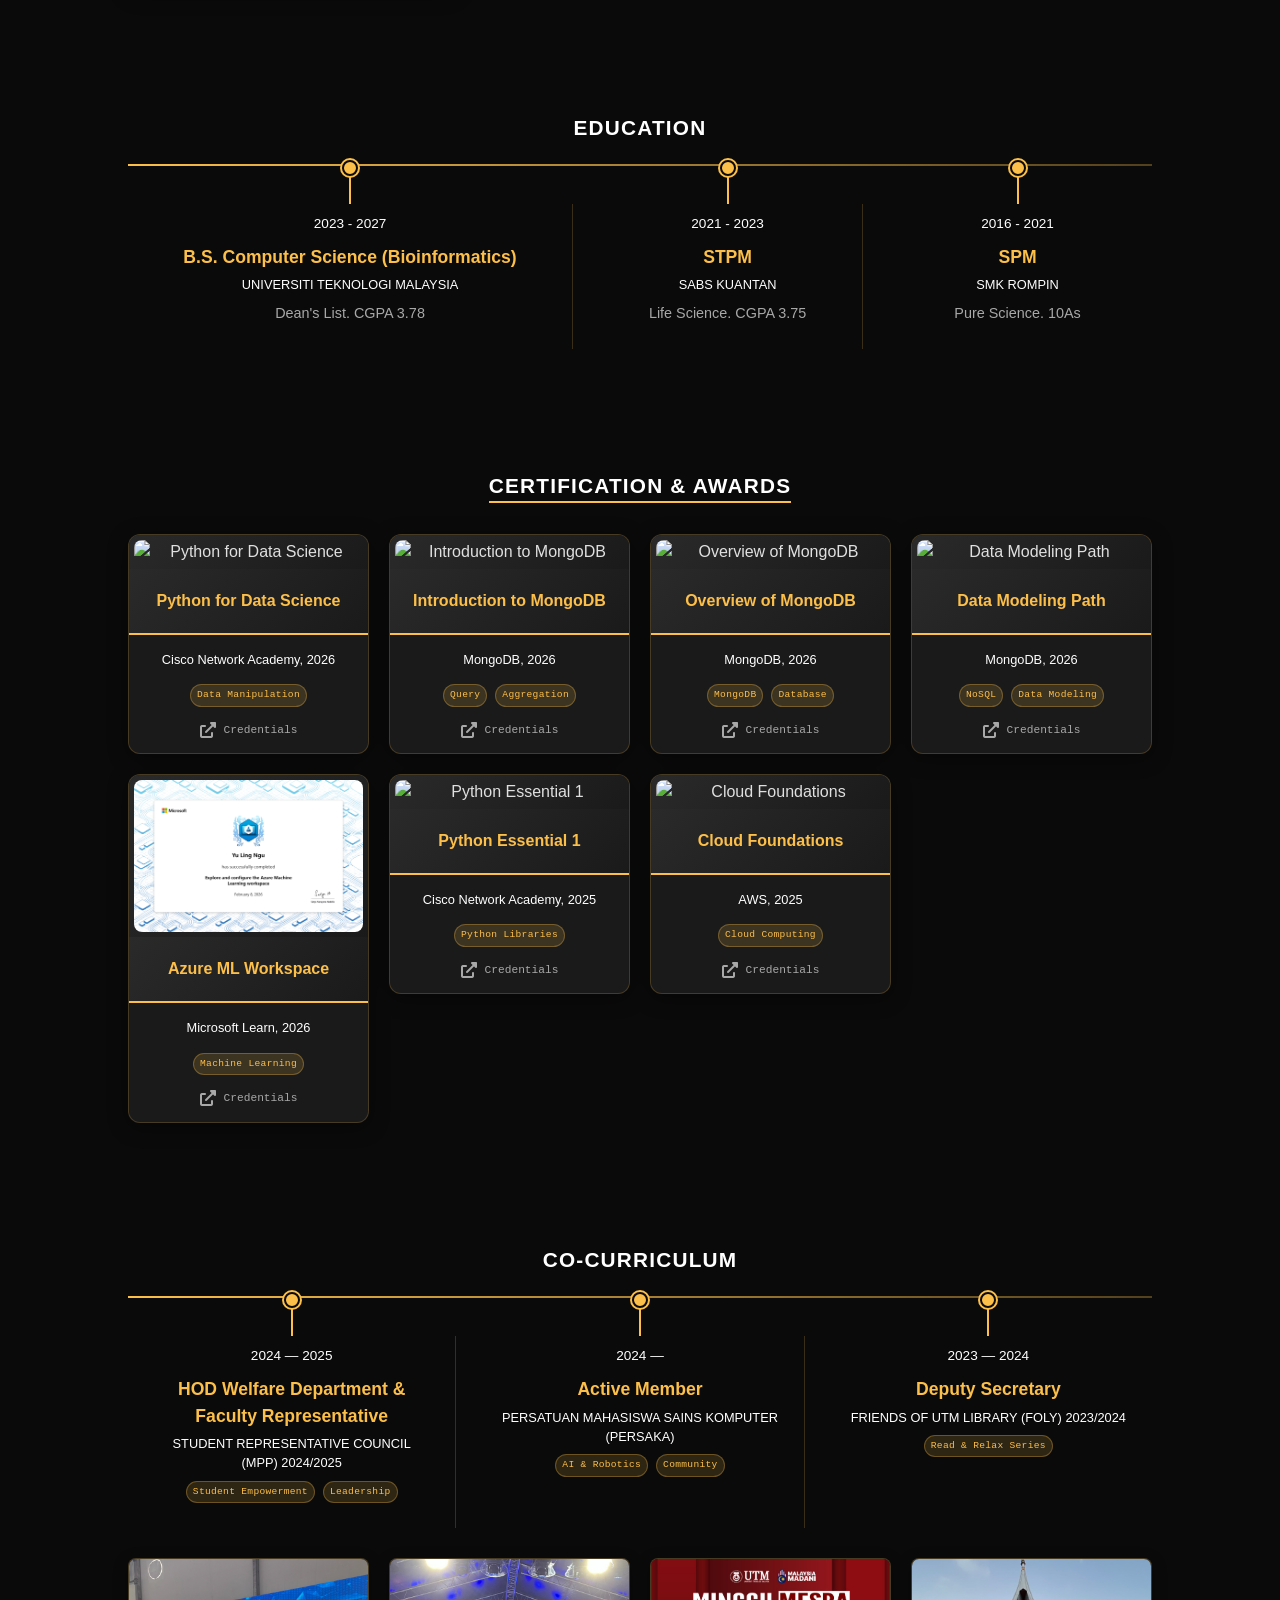
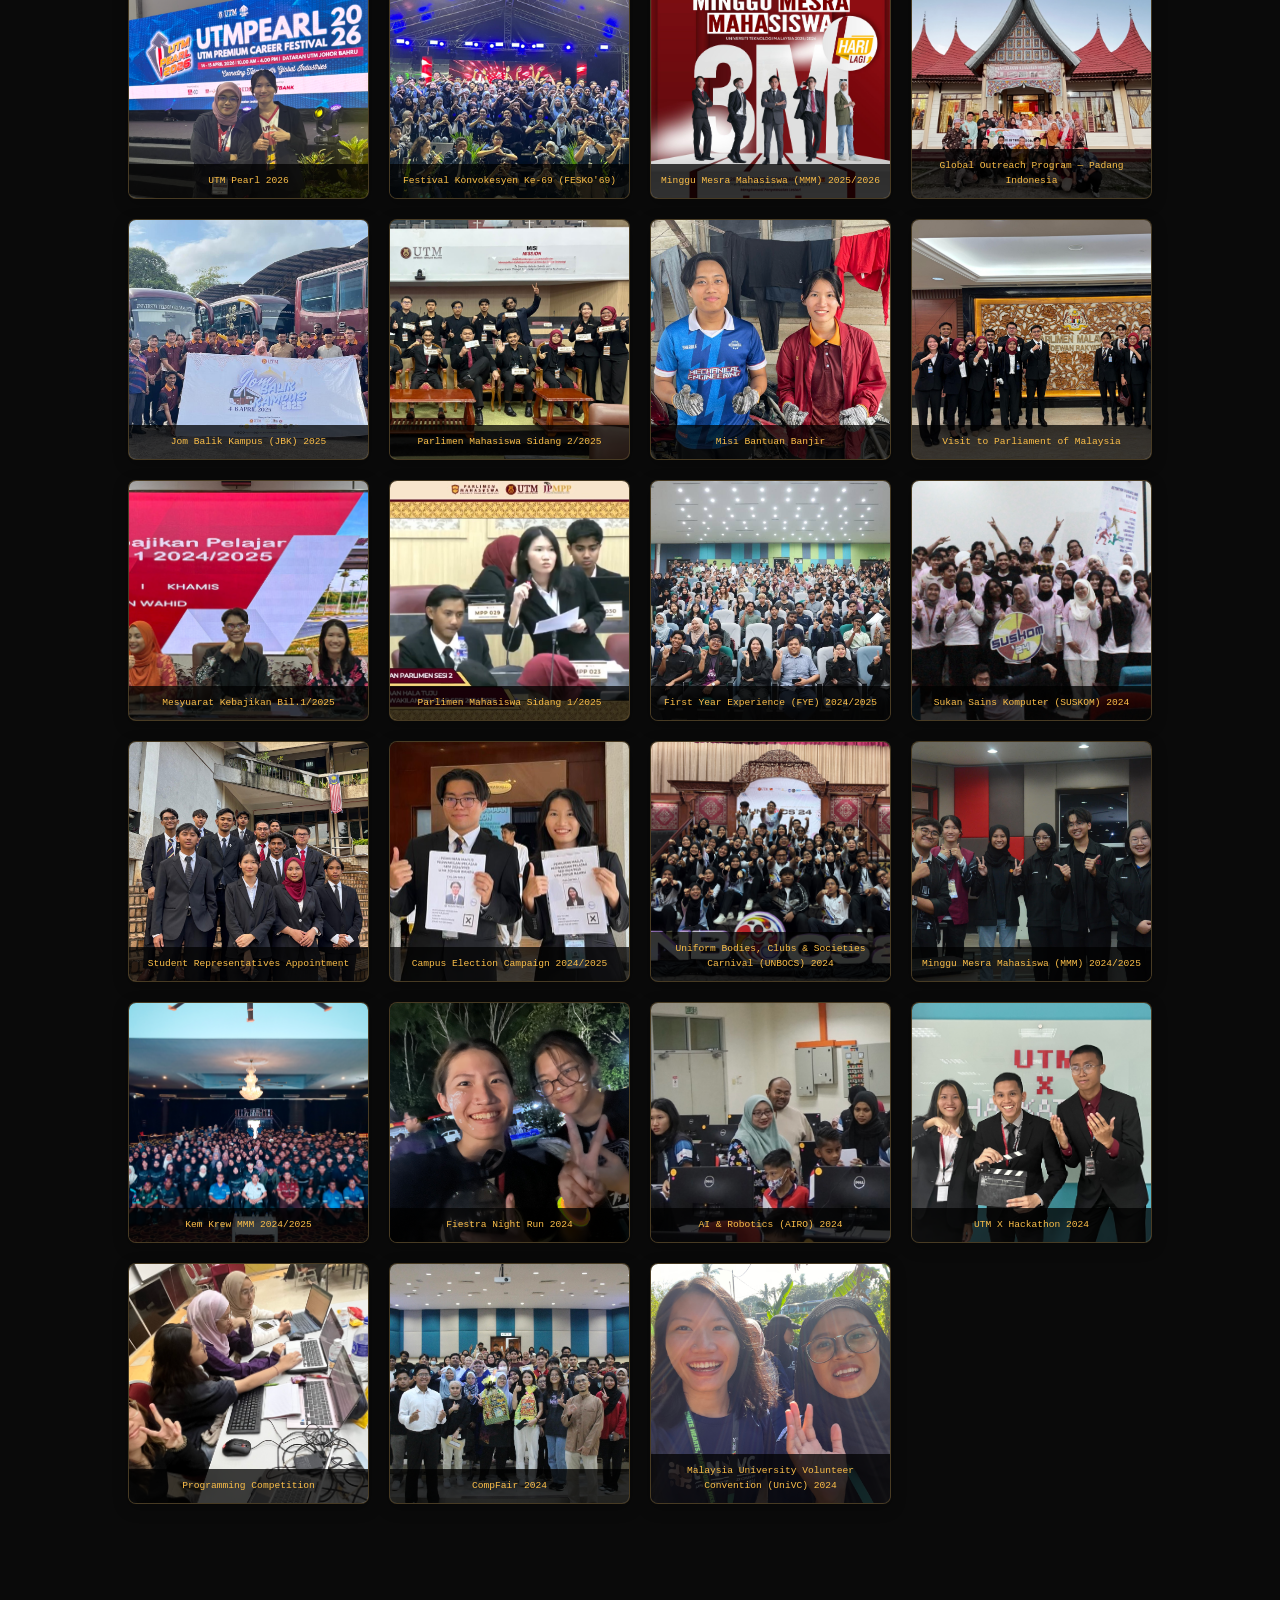
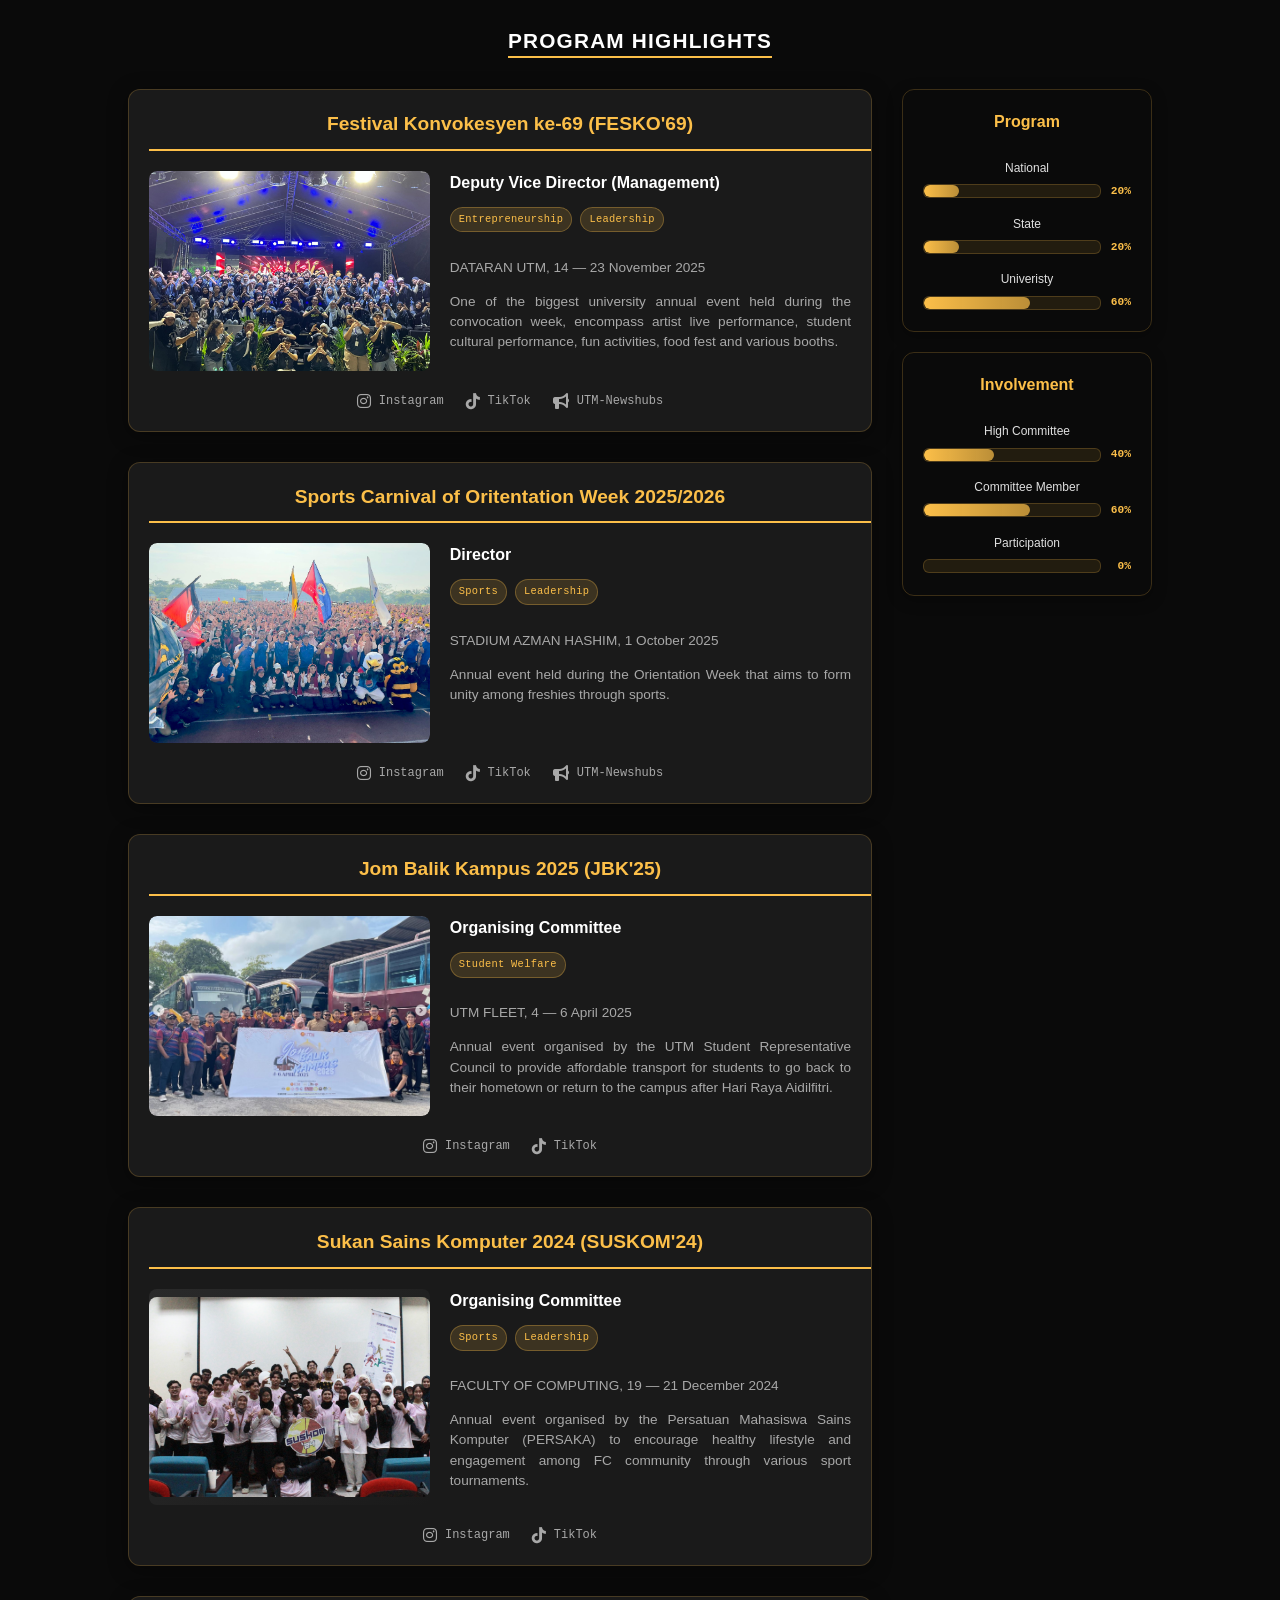
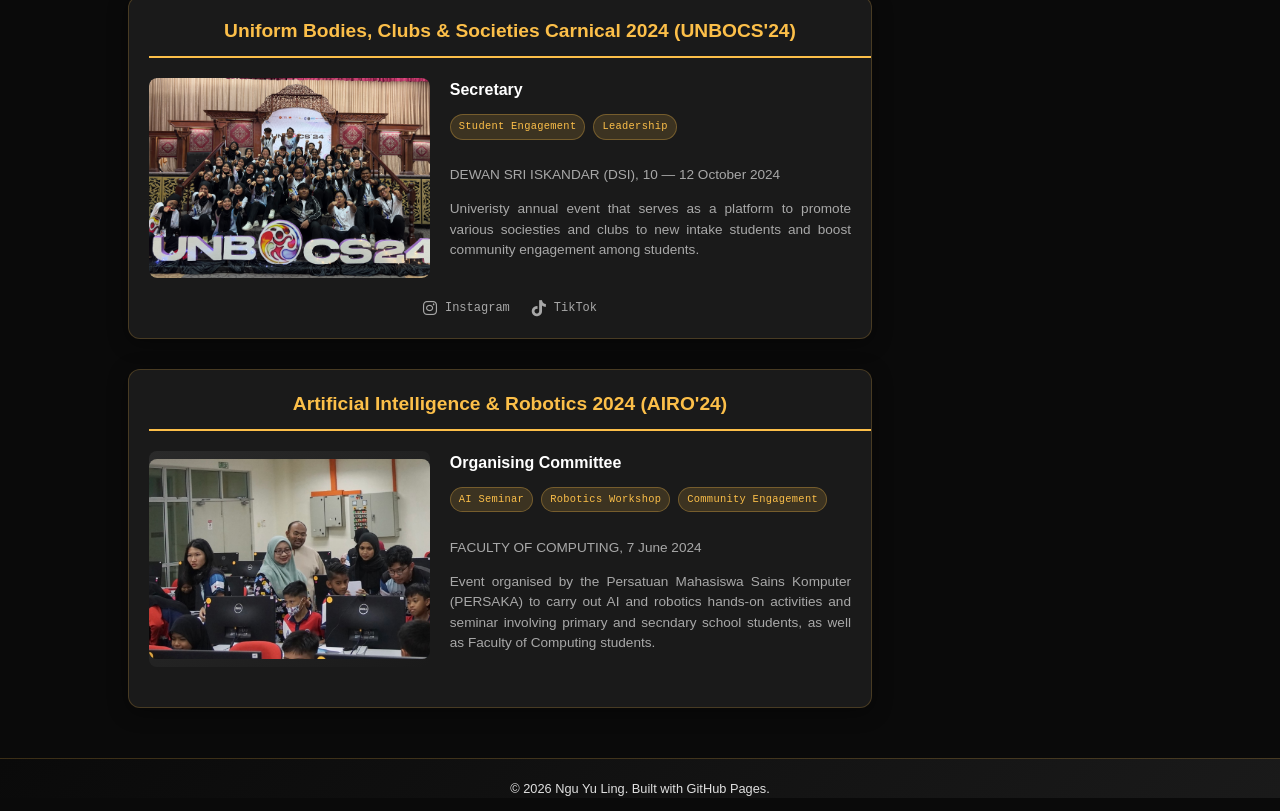
==== commit 73407c6e: "edit nav" ====
--- a/index.html
+++ b/index.html
@@ -11,6 +11,7 @@
     <link rel="stylesheet" href="css/item.css">
     <link rel="stylesheet" href="css/card.css">
     <link rel="stylesheet" href="css/experience.css">
+    <link rel="stylesheet" href="css/event.css">
     <link rel="stylesheet" href="css/footer.css">
     <link rel="stylesheet" href="css/animation.css">
     <link rel="stylesheet" href="css/mobile.css">
@@ -23,8 +24,10 @@
 <nav>
     <div class="logo">NGU YU LING</div>
     <div class="links">
-        <a href="index.html" class="active">Portfolio</a>
-        <a href="events.html">Events</a>
+        <a href="#projects">Projects</a>
+        <a href="#education">Education</a>
+        <a href="#certification">Certification</a>
+        <a href="#cocurriculum">Co-curriculum</a>
     </div>
     <div class="social-links">
         <a href="https://www.linkedin.com/in/nguyuling/" target="_blank"><i class="fab fa-linkedin"></i></a>
@@ -49,10 +52,11 @@
     </div>
 </header>
 
-<div id="projects-container"></div>
+<div id="project-container"></div>
 <div id="education-container"></div>
-<div id="certs-container"></div>
+<div id="cert-container"></div>
 <div id="cocurriculum-container"></div>
+<div id="event-container"></div>
 
 <footer>
     <p style="font-size: 0.8rem; margin-top: 20px;">&copy; 2026 Ngu Yu Ling. Built with GitHub Pages.</p>
@@ -71,10 +75,11 @@
     }
 
     document.addEventListener('DOMContentLoaded', async function() {
-        await loadSection('projects.html', 'projects-container');
+        await loadSection('project.html', 'project-container');
         await loadSection('education.html', 'education-container');
-        await loadSection('certs.html', 'certs-container');
+        await loadSection('cert.html', 'cert-container');
         await loadSection('cocurriculum.html', 'cocurriculum-container');
+        await loadSection('event.html', 'event-container');
 
         const gallery = document.querySelector('.experience-gallery');
         if (gallery) {
--- a/css/navigation.css
+++ b/css/navigation.css
@@ -28,8 +28,12 @@
 
 .links {
     display: flex;
-    gap: 20px;
-    justify-self: center;
+    gap: 15px;
+    flex-wrap: nowrap;
+}
+
+.links a {
+    white-space: nowrap; 
 }
 
 nav a {
--- a/css/card.css
+++ b/css/card.css
@@ -97,7 +97,32 @@
     margin-top: 15px;
 }
 
-.card-image {
+.project-image {
+    width: 100%;
+    height: 190px;
+    background: linear-gradient(135deg, #2a2a2a 0%, #1a1a1a 100%);
+    display: flex;
+    align-items: center;
+    justify-content: center;
+    padding: 5px;
+    overflow: hidden;
+    box-sizing: border-box; /* Ensures padding stays within fixed bounds */
+}
+
+.project-image img {
+    width: 100%;
+    height: 100%;
+    background-color: #ffffff; 
+    object-fit: contain; 
+    border-radius: 8px;
+    transition: transform 0.3s ease;
+}
+
+.card:hover .project-image img {
+    transform: scale(1.08);
+}
+
+.cert-image {
     background: linear-gradient(135deg, #2a2a2a 0%, #1a1a1a 100%);
     display: flex;
     align-items: center;
@@ -106,7 +131,7 @@
     overflow: hidden;
 }
 
-.card-image img {
+.cert-image img {
     width: 100%;
     height: auto;
     object-fit: contain;
@@ -114,7 +139,7 @@
     transition: transform 0.3s ease;
 }
 
-.card:hover .card-image img {
+.card:hover .cert-image img {
     transform: scale(1.08);
 }
 
--- a/css/event.css
+++ b/css/event.css
@@ -0,0 +1,296 @@
+/* Events Page Custom Styling */
+
+.events-wrapper {
+    display: grid;
+    grid-template-columns: 1fr 250px;
+    gap: 30px;
+    margin-top: 10px;
+}
+
+.events-container {
+    display: grid;
+    gap: 30px;
+}
+
+.event {
+    display: grid;
+    padding: 20px;
+    grid-template-columns: 40% 60%;
+    grid-template-rows: auto auto auto;
+    gap: 20px;
+    background: var(--card-bg);
+    border-radius: 12px;
+    overflow: hidden;
+    box-shadow: 0 4px 20px rgba(0,0,0,0.4);
+    transition: all 0.3s ease;
+    border: 1px solid rgba(252, 191, 73, 0.2);
+}
+
+.event:hover {
+    transform: translateY(-15px);
+    box-shadow: 0 15px 40px rgba(252, 191, 73, 0.25);
+    border-color: var(--yellow);
+}
+
+.event-header {
+    grid-column: 1 / -1;
+    padding-bottom: 10px;
+    border-bottom: 2px solid var(--yellow);
+}
+
+.event-header h4 {
+    color: var(--yellow);
+    font-size: 1.2rem;
+    font-weight: 700;
+    margin: 0;
+    text-align: center;
+}
+
+.event-image {
+    grid-column: 1;
+    grid-row: 2;
+    background: linear-gradient(135deg, #2a2a2a 0%, #1a1a1a 100%);
+    display: flex;
+    align-items: center;
+    justify-content: center;
+    overflow: hidden;
+    border-radius: 8px;
+}
+
+.event-image img {
+    width: 100%;
+    height: 200px;
+    object-fit: cover;
+    border-radius: 8px;
+    transition: transform 0.3s ease;
+}
+
+.event:hover .event-image img {
+    transform: scale(1.08);
+}
+
+.event-content {
+    grid-column: 2;
+    grid-row: 2;
+    display: flex;
+    flex-direction: column;
+    text-align: justify;
+    padding-right: 20px;
+}
+
+.event-position {
+    font-size: 1rem;
+    color: var(--white);
+    font-weight: 600;
+    margin-bottom: 12px;
+}
+
+.event-tags {
+    display: flex;
+    flex-wrap: wrap;
+    gap: 8px;
+    margin-bottom: 12px;
+}
+
+.event-tag {
+    background: rgba(252, 191, 73, 0.15);
+    color: var(--yellow);
+    padding: 4px 8px;
+    border-radius: 20px;
+    font-size: 0.65rem;
+    border: 1px solid rgba(252, 191, 73, 0.3);
+    letter-spacing: 0.3px;
+    white-space: nowrap;
+    display: inline-block;
+    font-family: JetBrains Mono, monospace;
+}
+
+.event-description {
+    color: var(--text-light-gray);
+    line-height: 1.5;
+    font-size: 0.85rem;
+    flex-grow: 1;
+}
+
+.event-links {
+    grid-column: 1 / -1;
+    display: flex;
+    gap: 20px;
+    justify-content: center;
+    flex-wrap: wrap;
+}
+
+.event-link {
+    display: inline-flex;
+    align-items: center;
+    gap: 8px;
+    background: transparent;
+    color: var(--text-light-gray);
+    transition: all 0.3s ease;
+    font-size: 0.75rem;
+    font-family: JetBrains Mono, monospace;
+    text-decoration: none;
+    border: 1px solid transparent;
+}
+
+.event-link:hover {
+    color: var(--yellow);
+}
+
+.event-link i {
+    font-size: 1rem;
+}
+
+/* Events Stats Section */
+.events-stats {
+    display: flex;
+    flex-direction: column;
+    gap: 20px;
+    height: fit-content;
+    position: sticky;
+    top: 100px;
+}
+
+.stats-section {
+    display: flex;
+    flex-direction: column;
+    gap: 15px;
+    background: transparent;
+    padding: 20px;
+    border-radius: 12px;
+    border: 1px solid rgba(252, 191, 73, 0.2);
+    box-shadow: 0 4px 15px rgba(0, 0, 0, 0.3);
+    transition: all 0.3s ease;
+}
+
+.stats-section h4 {
+    color: var(--yellow);
+    font-size: 1rem;
+    font-weight: 700;
+    margin: 0 0 10px 0;
+}
+
+.stat-item {
+    display: flex;
+    flex-direction: column;
+    gap: 6px;
+}
+
+.stat-bar-wrapper {
+    display: flex;
+    align-items: center;
+    gap: 10px;
+}
+
+.stat-label {
+    color: var(--text-light);
+    font-size: 0.75rem;
+    font-weight: 500;
+}
+
+.stat-bar {
+    flex: 1;
+    height: 12px;
+    background: rgba(252, 191, 73, 0.1);
+    border-radius: 6px;
+    overflow: hidden;
+    border: 1px solid rgba(252, 191, 73, 0.2);
+}
+
+.stat-progress {
+    height: 100%;
+    background: linear-gradient(90deg, var(--yellow) 0%, rgba(252, 191, 73, 0.7) 100%);
+    border-radius: 6px;
+    transition: width 0.3s ease;
+}
+
+.stat-percentage {
+    color: var(--yellow);
+    font-size: 0.7rem;
+    font-weight: 600;
+    font-family: JetBrains Mono, monospace;
+    min-width: 20px;
+    text-align: right;
+}
+
+/* Mobile Responsiveness for Events */
+@media (max-width: 768px) {
+    .events-wrapper {
+        grid-template-columns: 1fr;
+    }
+
+    .events-stats {
+        position: static;
+    }
+
+    .event {
+        grid-template-columns: 1fr;
+        gap: 15px;
+        padding: 15px;
+    }
+
+    .event-image {
+        grid-column: 1;
+        grid-row: 2;
+    }
+
+    .event-content {
+        grid-column: 1;
+        grid-row: 3;
+        padding-right: 0;
+    }
+
+    .event-position {
+        text-align: center;
+    }
+
+    .event-tags {
+        justify-content: center;
+    }
+
+    .event-links {
+        grid-row: 4;
+    }
+}
+
+@media (max-width: 480px) {
+    .event {
+        grid-template-columns: 1fr;
+        gap: 12px;
+        padding: 12px;
+    }
+
+    .event-image {
+        aspect-ratio: 16 / 9;
+    }
+
+    .event-header h4 {
+        font-size: 0.9rem;
+    }
+
+    .event-content {
+        padding-right: 0;
+    }
+
+    .event-position {
+        font-size: 0.8rem;
+        text-align: center;
+    }
+
+    .event-tags {
+        justify-content: center;
+    }
+
+    .event-tag {
+        font-size: 0.65rem;
+    }
+
+    .event-description {
+        font-size: 0.8rem;
+    }
+
+    .event-link {
+        font-size: 0.65rem;
+        padding: 6px 10px;
+    }
+}
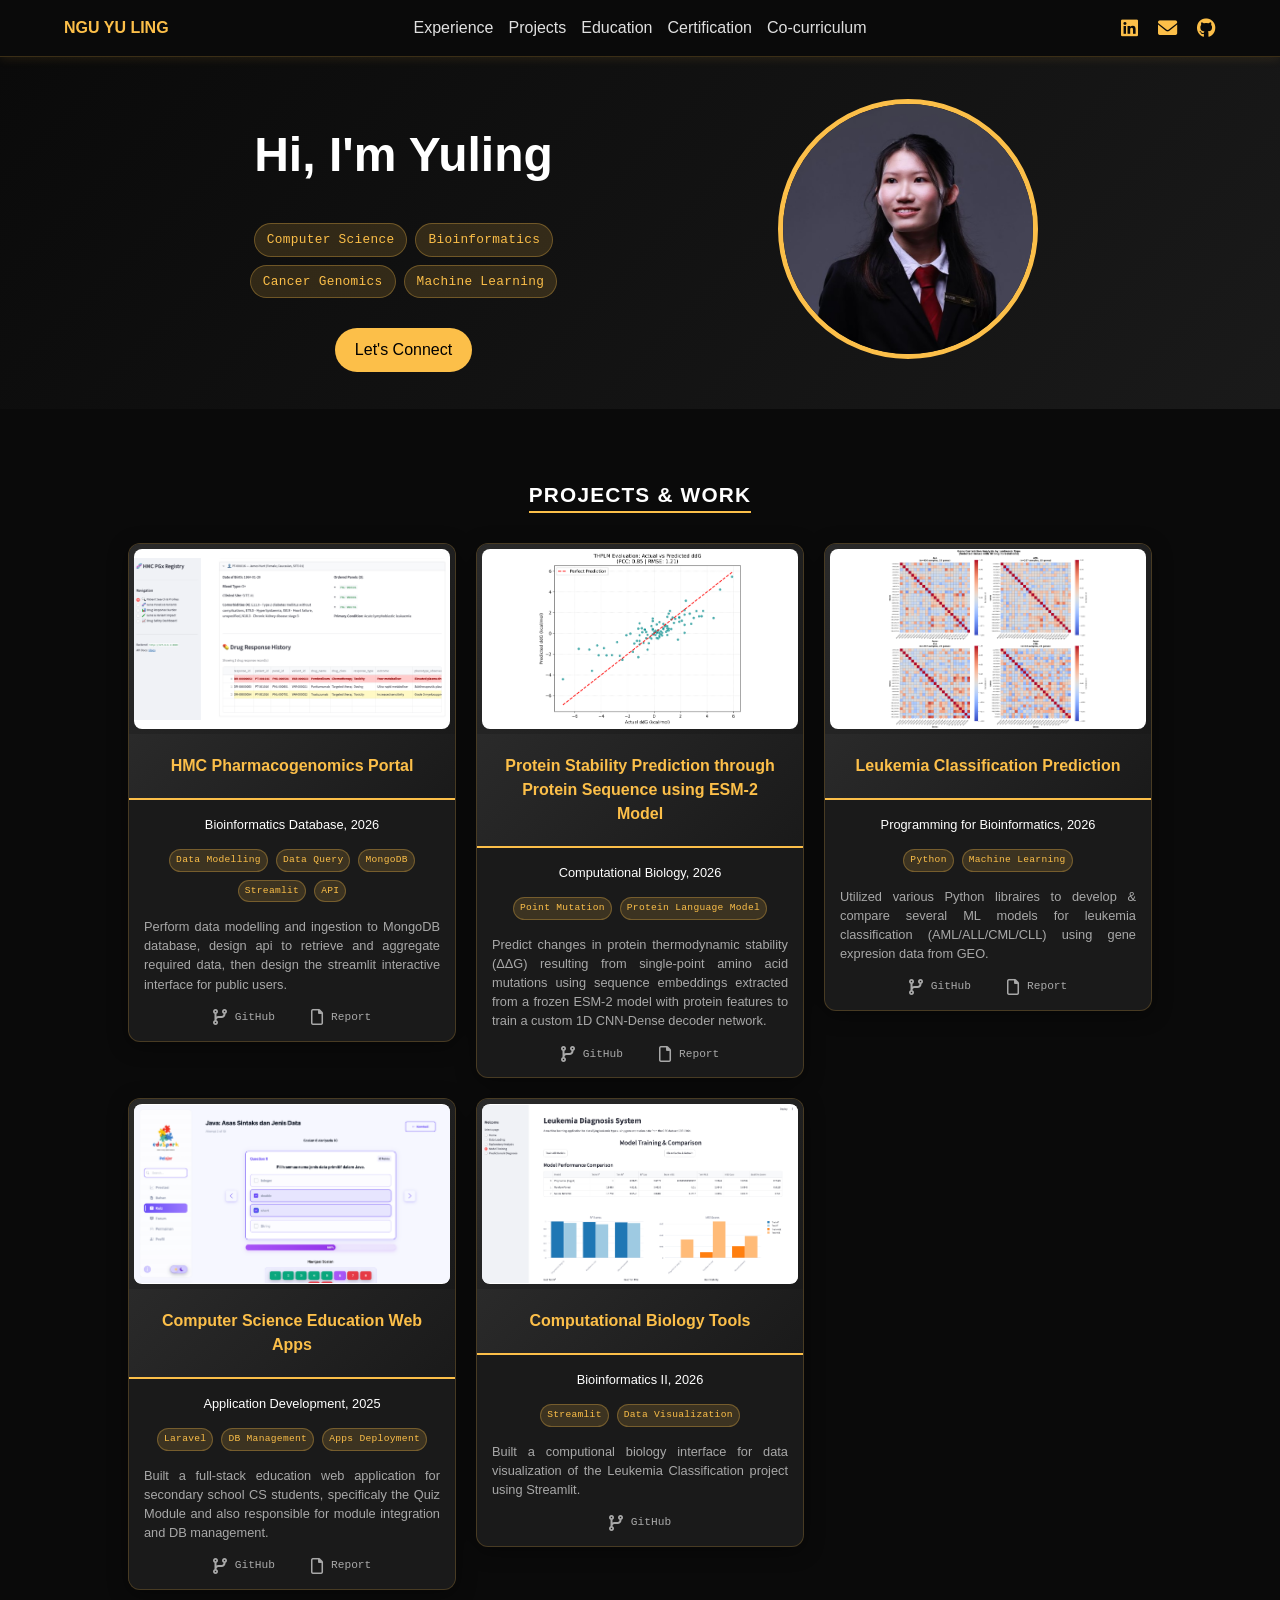
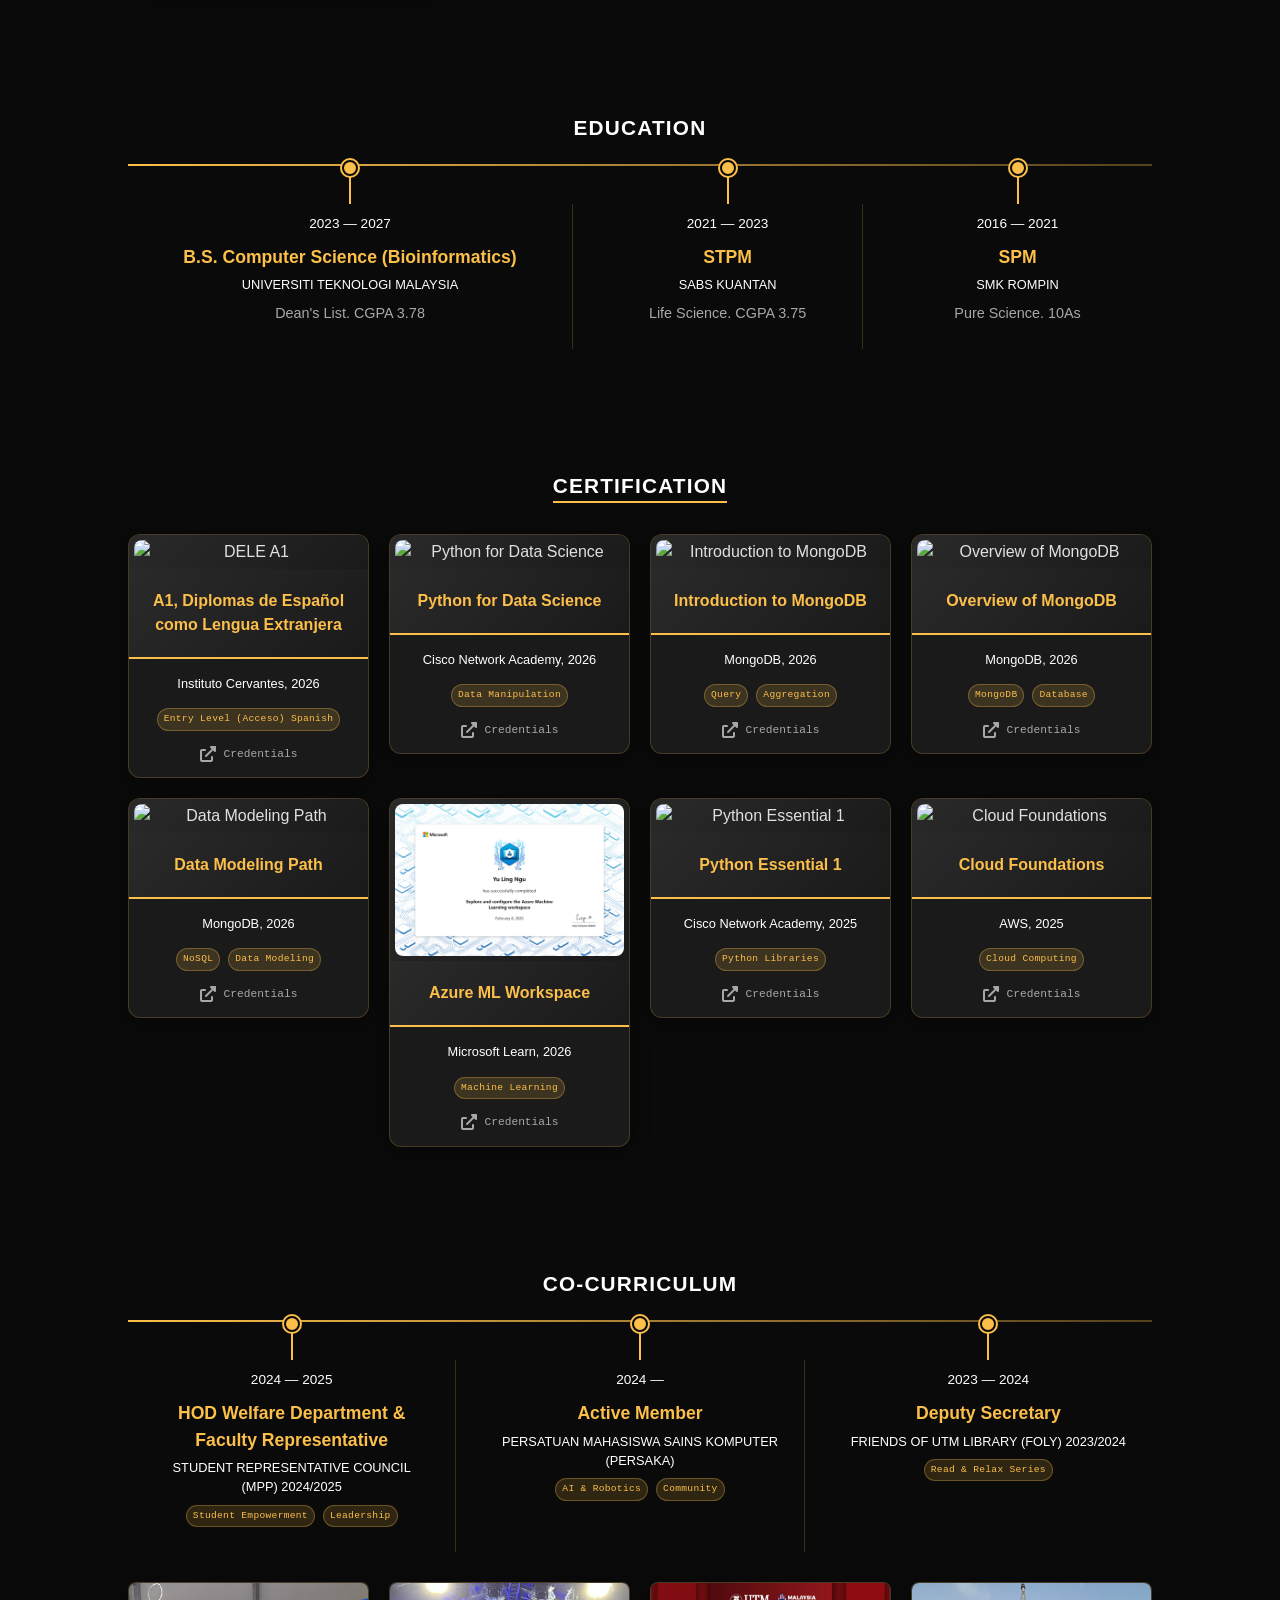
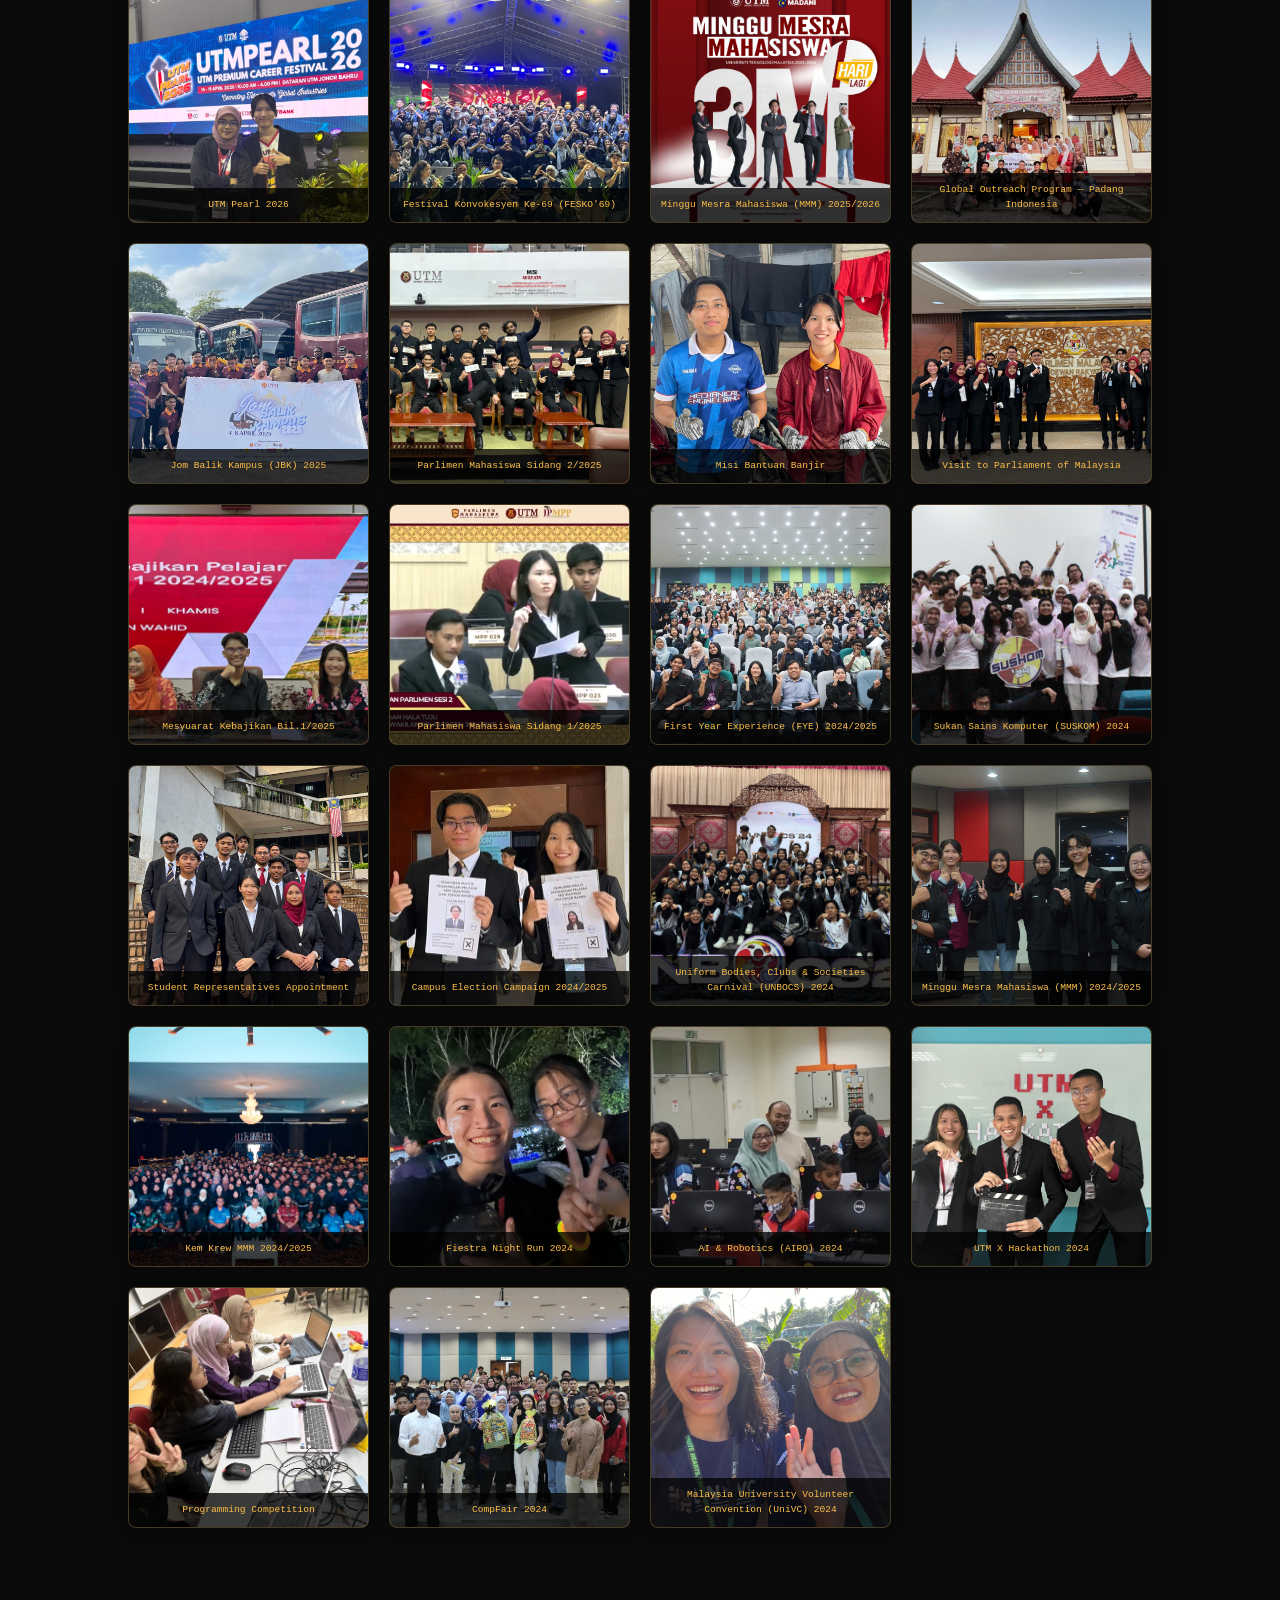
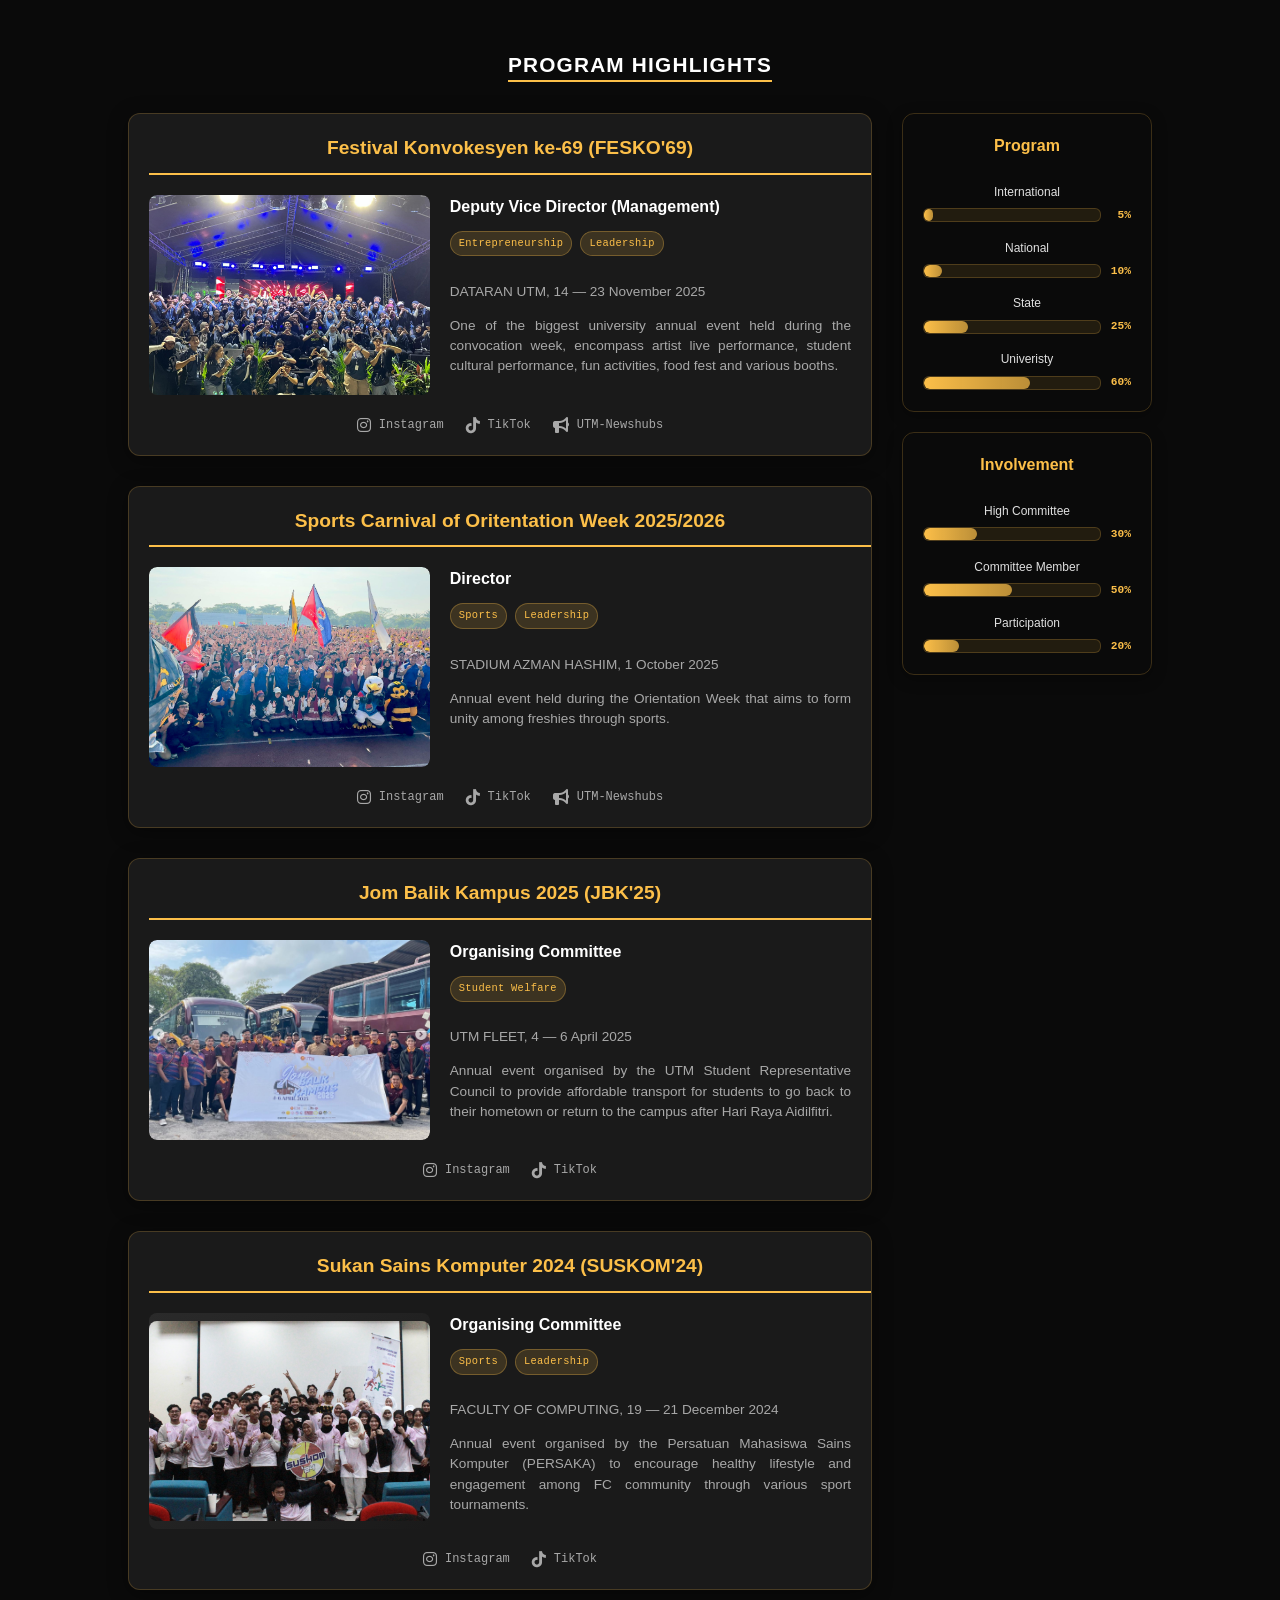
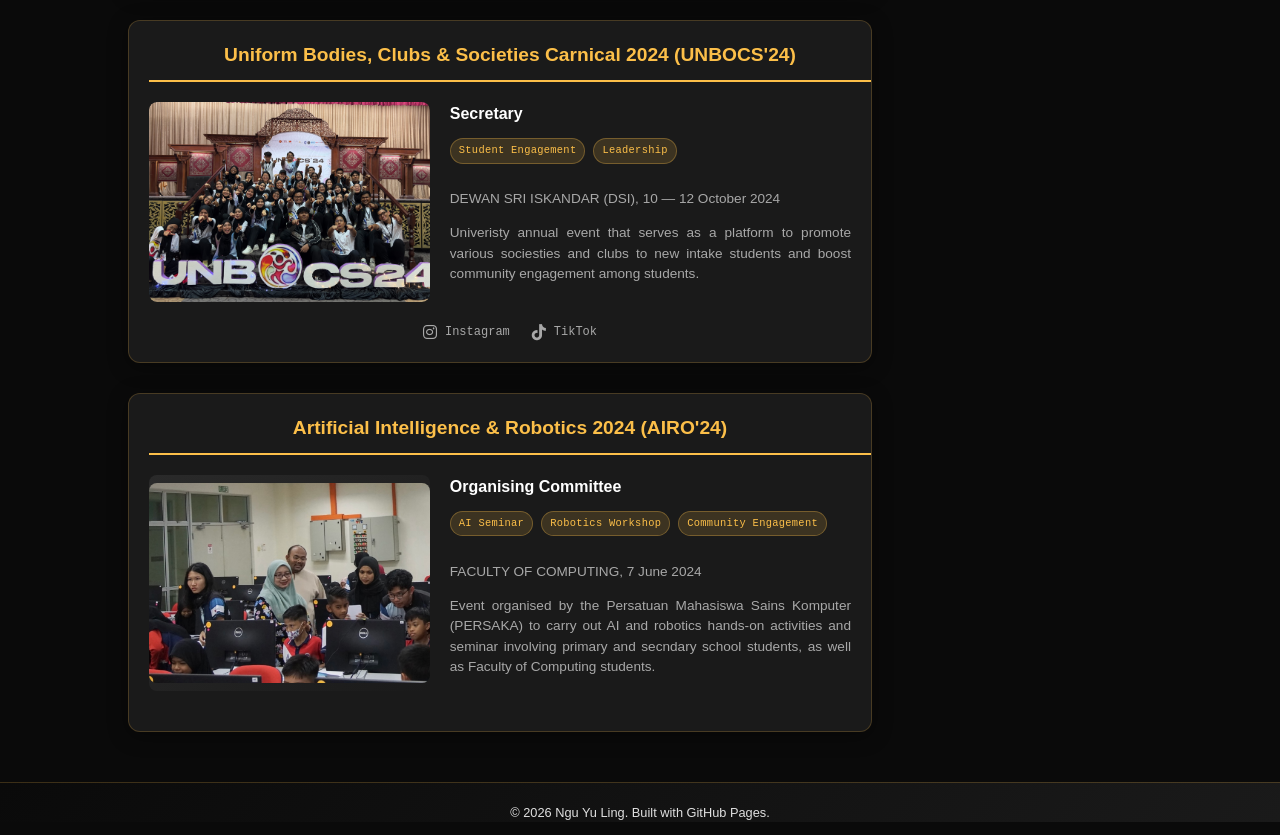
==== commit 17ab5deb: "add experience" ====
--- a/index.html
+++ b/index.html
@@ -24,6 +24,7 @@
 <nav>
     <div class="logo">NGU YU LING</div>
     <div class="links">
+        <a href="#experience">Experience</a>
         <a href="#projects">Projects</a>
         <a href="#education">Education</a>
         <a href="#certification">Certification</a>
@@ -52,6 +53,7 @@
     </div>
 </header>
 
+<div id="experience-container"></div>
 <div id="project-container"></div>
 <div id="education-container"></div>
 <div id="cert-container"></div>
@@ -75,6 +77,7 @@
     }
 
     document.addEventListener('DOMContentLoaded', async function() {
+        await loadSection('experience.html', 'experience-container');
         await loadSection('project.html', 'project-container');
         await loadSection('education.html', 'education-container');
         await loadSection('cert.html', 'cert-container');
